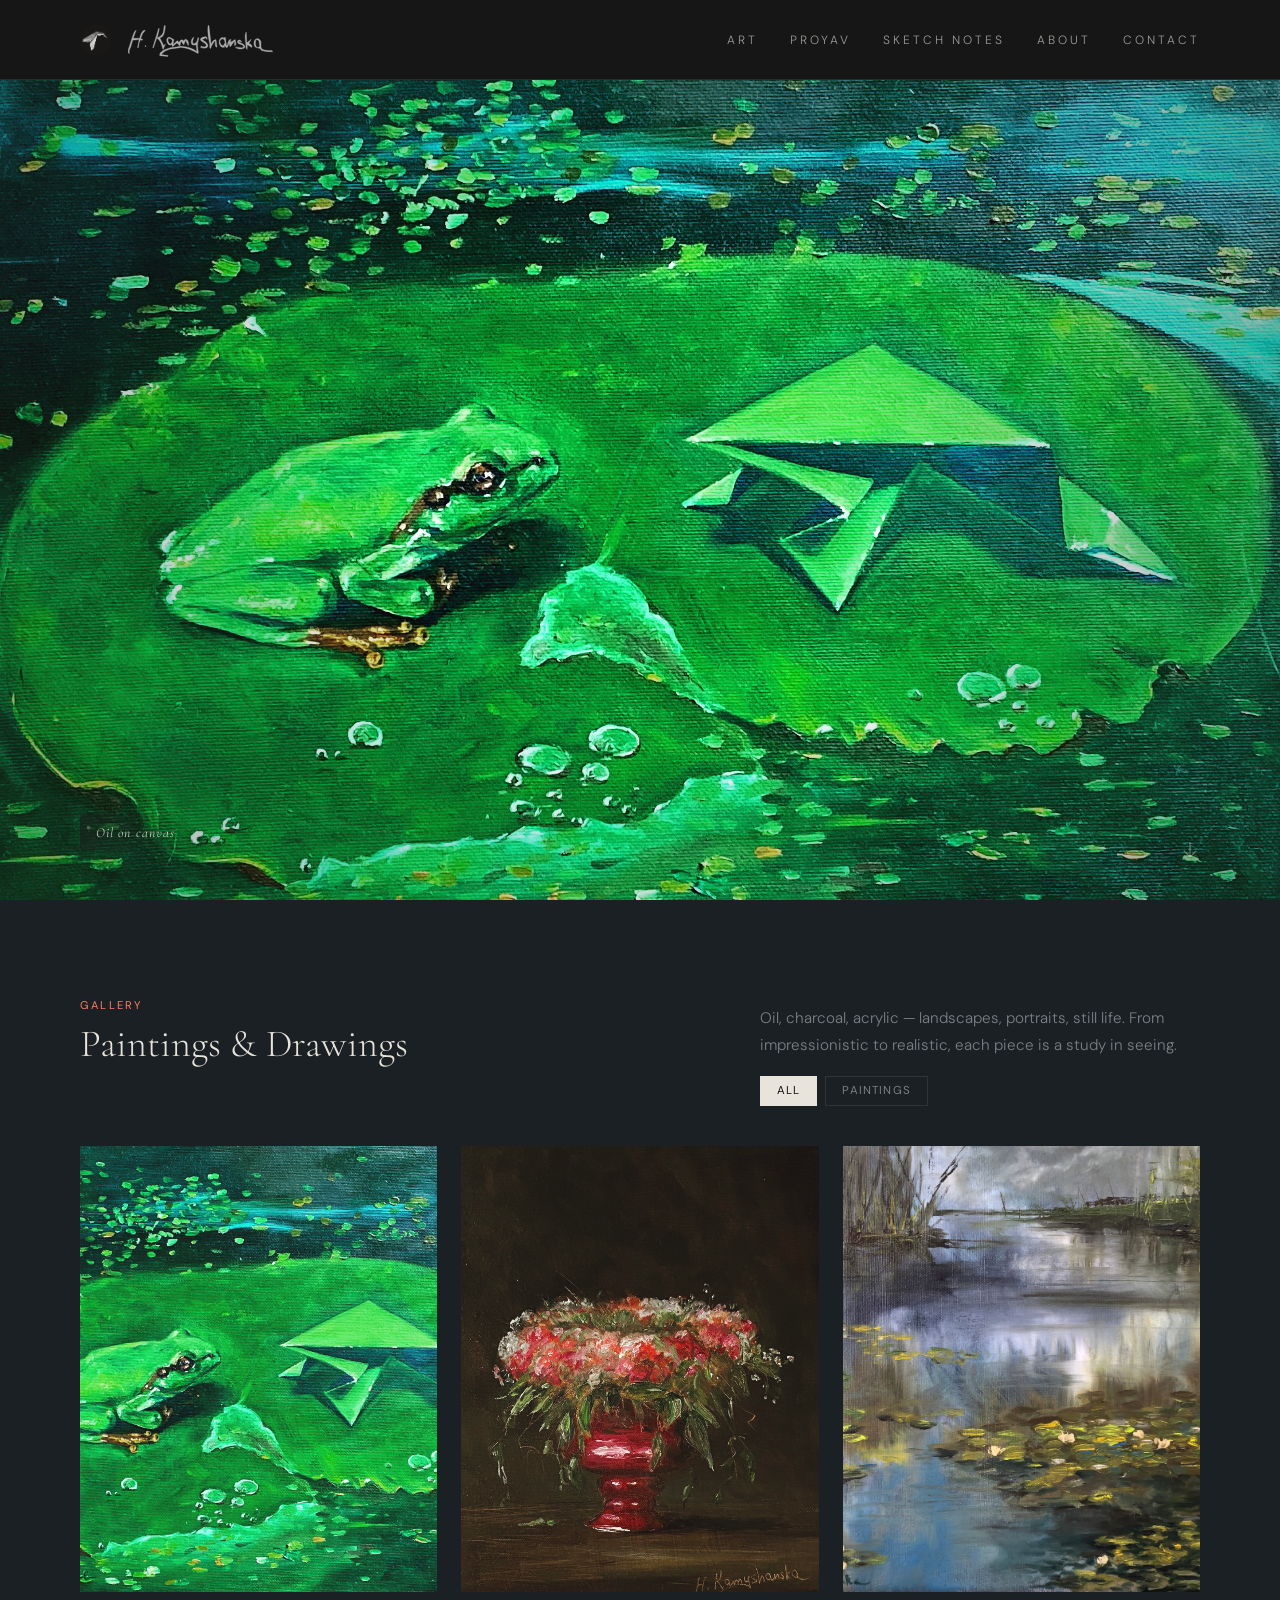
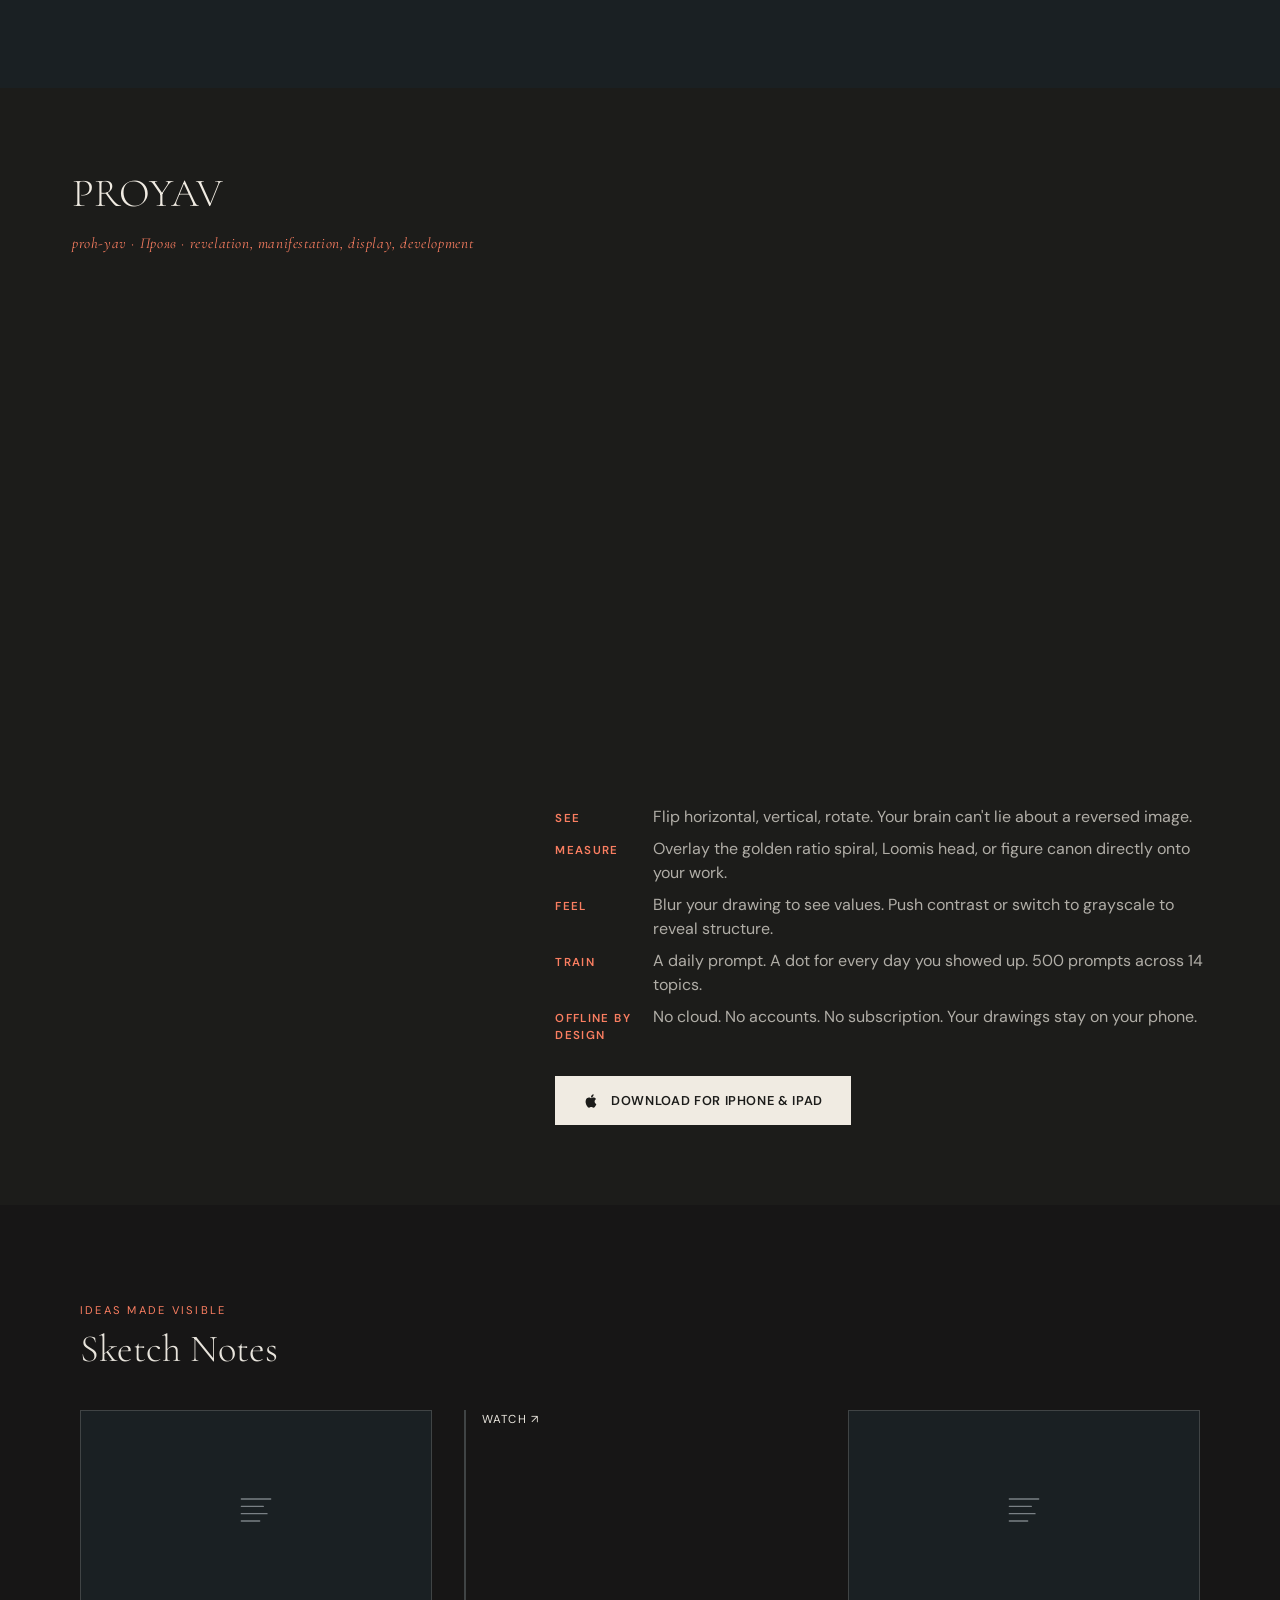
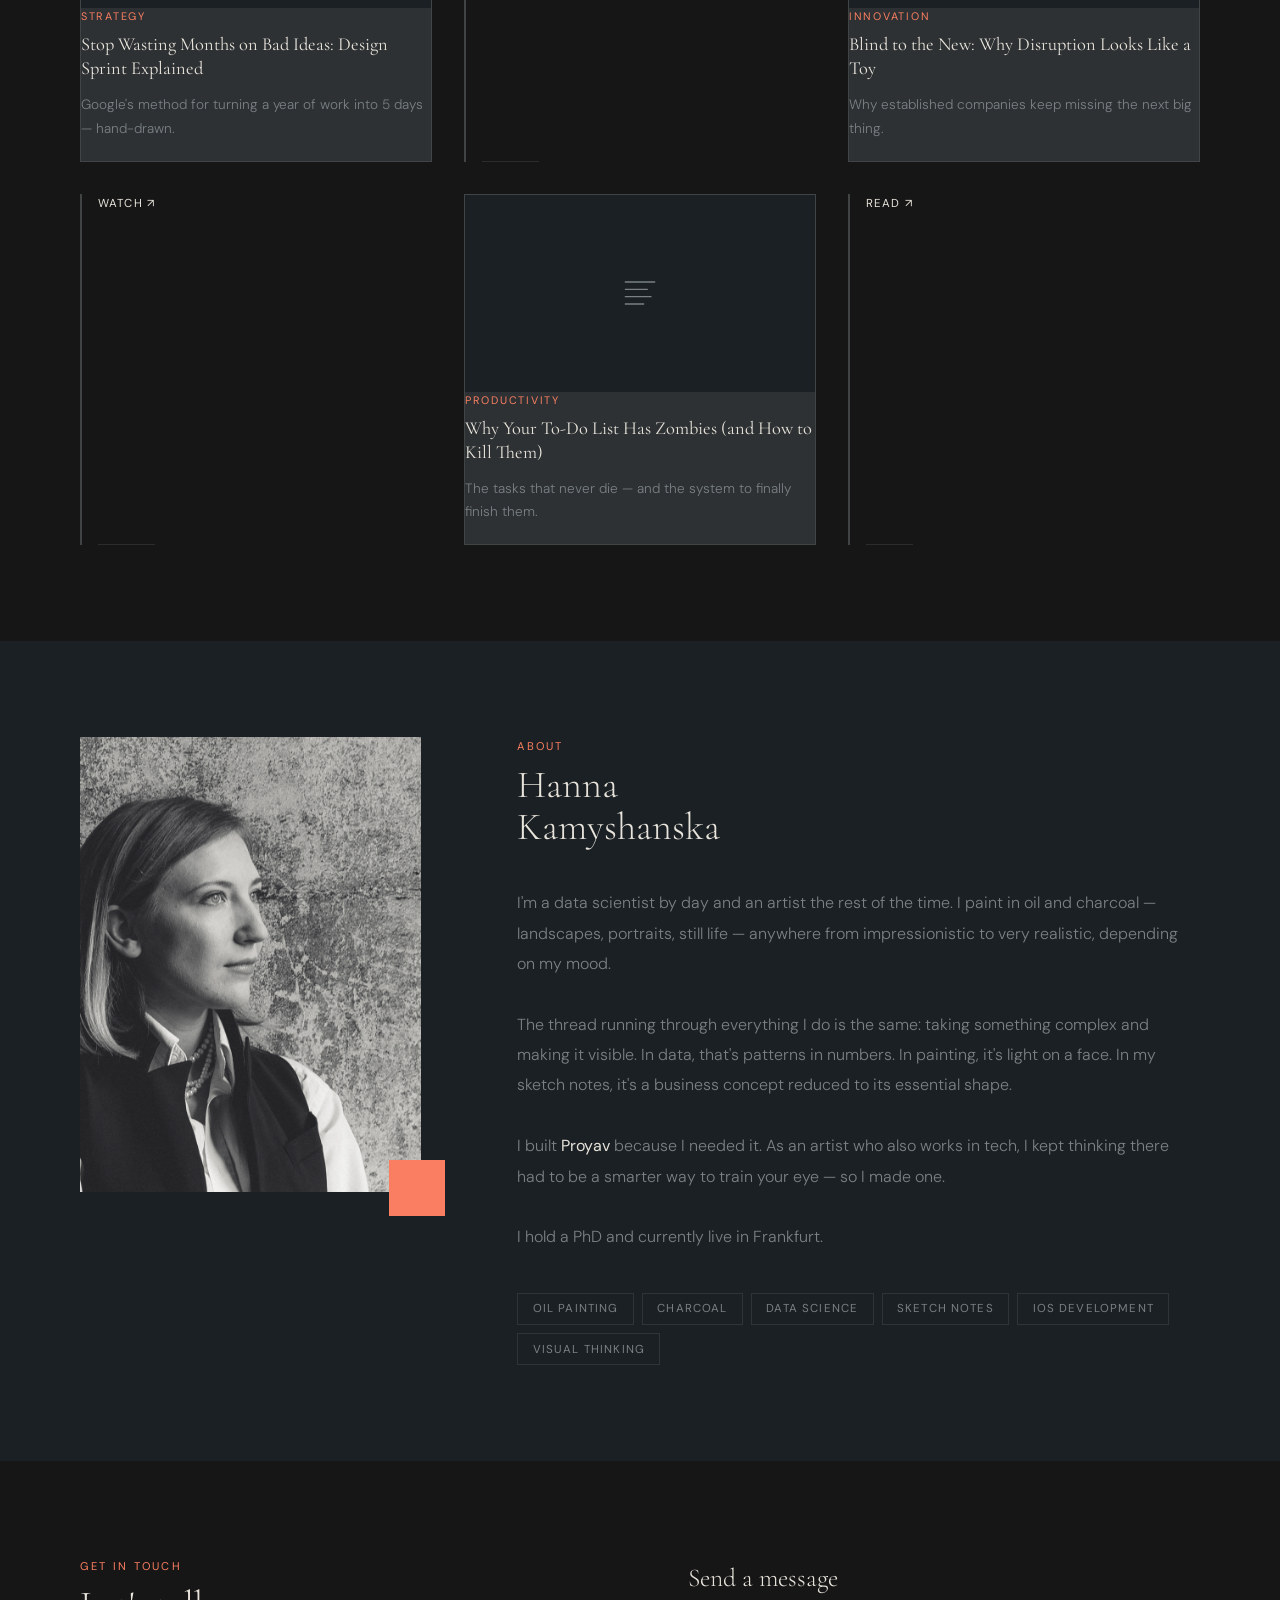
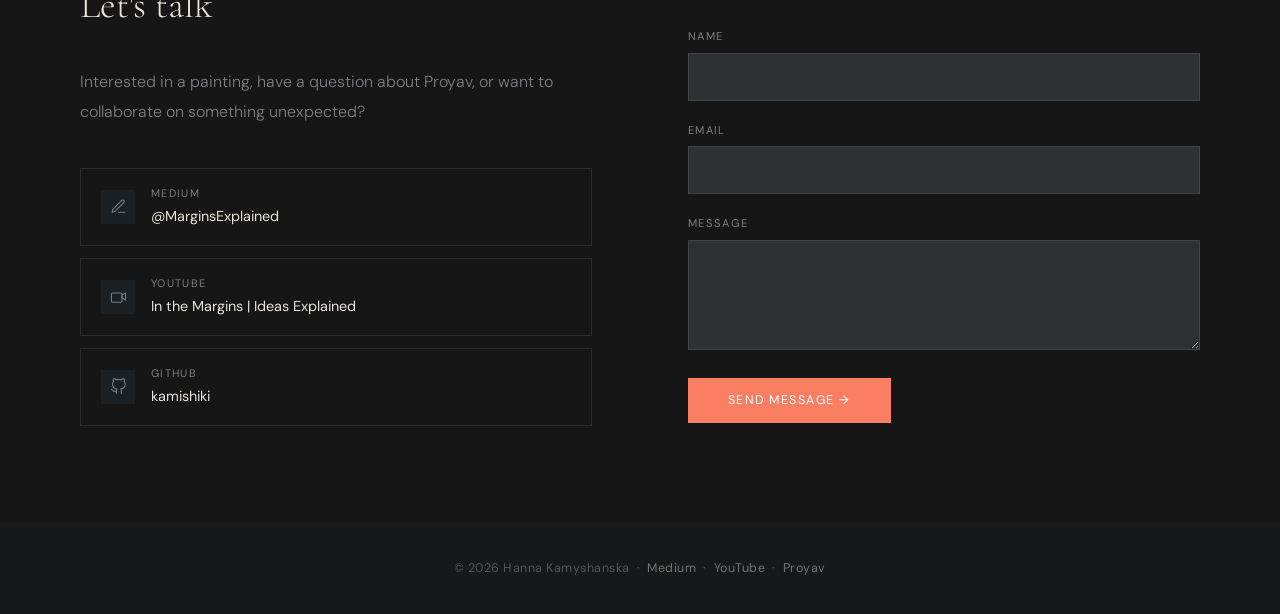
==== index.html @ 9595481e "first commit" ====
<!DOCTYPE html>
<html lang="en">
<head>
  <meta charset="UTF-8">
  <meta name="viewport" content="width=device-width, initial-scale=1.0">
  <title>Hanna Kamyshanska</title>
  <meta name="description" content="Artist & data scientist. Oil paintings, charcoal drawings, sketch notes, and the Proyav iOS app.">

  <link rel="preconnect" href="https://fonts.googleapis.com">
  <link rel="preconnect" href="https://fonts.gstatic.com" crossorigin>
 <link href="https://fonts.googleapis.com/css2?family=Cormorant+Garamond:ital,wght@0,300;0,400;0,500;1,300;1,400&family=DM+Sans:wght@300;400;500&family=Nothing+You+Could+Do&display=swap" rel="stylesheet">
  <link rel="stylesheet" href="css/style.css">
</head>
<body>

<!-- ── NAV ──────────────────────────────────────────────── -->
<nav aria-label="Main navigation">
  
<a href="#home" class="nav-logo" aria-label="Home">
  <img src="images/profile/channels5_profile.jpg" alt="" class="nav-avatar">
  <img src="images/profile/signature.svg" alt="Hanna Kamyshanska" class="nav-signature">
</a>

  <button class="nav-toggle" id="nav-toggle"
    aria-controls="nav-menu" aria-expanded="false" aria-label="Toggle menu">
    <span></span><span></span><span></span>
  </button>

  <ul class="nav-menu" id="nav-menu" role="list">
    <li><a href="#art">Art</a></li>
     <li><a href="#proyav">Proyav</a></li>
    <li><a href="#notes">Sketch Notes</a></li>
    <li><a href="#about">About</a></li>
    <li><a href="#contact">Contact</a></li>
  </ul>
</nav>

<!-- ── HERO — full bleed painting, nothing else ─────────── -->
<section id="home" aria-label="Introduction">
  <img id="hero-img" src="" alt="" fetchpriority="high">
  <span id="hero-caption" class="hero-caption"></span>
  <a href="#art" class="hero-scroll-hint" aria-label="Scroll to work">
    <svg width="20" height="20" viewBox="0 0 20 20" fill="none" aria-hidden="true">
      <path d="M10 3v14M4 11l6 6 6-6" stroke="currentColor" stroke-width="1.2"
        stroke-linecap="round" stroke-linejoin="round"/>
    </svg>
  </a>
</section>

<!-- ── ART ──────────────────────────────────────────────── -->
<section id="art" aria-labelledby="art-title">
  <div class="gallery-header fade-in">
    <div>
      <p class="section-label">Gallery</p>
      <h2 class="section-title" id="art-title">Paintings &amp; Drawings</h2>
    </div>
    <div>
      <p class="gallery-desc">
        Oil, charcoal, acrylic — landscapes, portraits, still life.
        From impressionistic to realistic, each piece is a study in seeing.
      </p>
      <ul class="gallery-filters" role="list" aria-label="Filter artworks" style="margin-top:1rem">
        <li><button data-filter="all" class="active">All</button></li>
        <li><button data-filter="painting">Paintings</button></li>
        <li><button data-filter="drawing">Drawings</button></li>
      </ul>
    </div>
  </div>
  <div id="gallery-grid" role="list" aria-label="Artwork gallery"></div>
</section>

<!-- ── PROYAV ────────────────────────────────────────────── -->
<section id="proyav" aria-labelledby="proyav-title">
  <div class="proyav-inner">

    <div class="proyav-title-block">
      <h2 class="section-title fade-in" id="proyav-title">Proyav</h2>
      <p id="proyav-pronunciation" class="proyav-pronunciation fade-in"></p>
    </div>

    <div id="proyav-screens" class="fade-in"></div>

    <div class="proyav-details">
      <p id="proyav-desc" class="fade-in"></p>
      <div class="proyav-features-col">
        <ul id="proyav-features" class="fade-in"></ul>
        <a id="proyav-applink" href="#" target="_blank" rel="noopener" class="btn-appstore fade-in">
          <svg viewBox="0 0 24 24" fill="currentColor" aria-hidden="true">
            <path d="M18.71 19.5c-.83 1.24-1.71 2.45-3.05 2.47-1.34.03-1.77-.79-3.29-.79-1.53 0-2 .77-3.27.82-1.31.05-2.3-1.32-3.14-2.53C4.25 17 2.94 12.45 4.7 9.39c.87-1.52 2.43-2.48 4.12-2.51 1.28-.02 2.5.87 3.29.87.78 0 2.26-1.07 3.8-.91.65.03 2.47.26 3.64 1.98-.09.06-2.17 1.28-2.15 3.81.03 3.02 2.65 4.03 2.68 4.04-.03.07-.42 1.44-1.38 2.83M13 3.5c.73-.83 1.94-1.46 2.94-1.5.13 1.17-.34 2.35-1.04 3.19-.69.85-1.83 1.51-2.95 1.42-.15-1.15.41-2.35 1.05-3.11z"/>
          </svg>
          Download for iPhone &amp; iPad
        </a>
      </div>
    </div>

  </div>
</section>
<!-- ── SKETCH NOTES ──────────────────────────────────────── -->
<section id="notes" aria-labelledby="notes-title">
  <p class="section-label fade-in">Ideas Made Visible</p>
  <h2 class="section-title fade-in" id="notes-title">Sketch Notes</h2>
  <div id="notes-grid"></div>
</section>

<!-- ── ABOUT ─────────────────────────────────────────────── -->
<section id="about" aria-labelledby="about-title">
  <div class="about-inner">
    <div id="about-photo-wrap" class="about-photo-wrap fade-in"></div>
    <div class="fade-in">
      <p class="section-label">About</p>
      <h2 class="section-title" id="about-title">Hanna<br>Kamyshanska</h2>
      <div id="about-body"></div>
      <div id="about-tags" class="about-tags" style="margin-top:2rem"></div>
    </div>
  </div>
</section>

<!-- ── CONTACT ───────────────────────────────────────────── -->
<section id="contact" aria-labelledby="contact-title">
  <div class="contact-inner">
    <div>
      <p class="section-label fade-in">Get in touch</p>
      <h2 class="section-title fade-in" id="contact-title">Let's talk</h2>
      <p class="contact-desc fade-in">
        Interested in a painting, have a question about Proyav,
        or want to collaborate on something unexpected?
      </p>
      <div id="contact-links" class="fade-in"></div>
    </div>

    <div class="fade-in">
      <h3 class="contact-form-title">Send a message</h3>
      <form id="contact-form" novalidate>
        <div class="form-group">
          <label for="name">Name</label>
          <input type="text" id="name" name="name" autocomplete="name" required>
        </div>
        <div class="form-group">
          <label for="email">Email</label>
          <input type="email" id="email" name="email" autocomplete="email" required>
        </div>
        <div class="form-group">
          <label for="message">Message</label>
          <textarea id="message" name="message" required></textarea>
        </div>
        <button type="submit" class="btn-send">Send message →</button>
      </form>
    </div>
  </div>
</section>

<!-- ── FOOTER ────────────────────────────────────────────── -->
<footer>
  <p id="footer-links"></p>
</footer>

<!-- ── LIGHTBOX ──────────────────────────────────────────── -->
<div id="lightbox" role="dialog" aria-modal="true" aria-label="Image viewer">
  <button class="lightbox-close" aria-label="Close">×</button>
  <img id="lightbox-img" src="" alt="">
  <p id="lightbox-caption"></p>
</div>

<script src="js/config.js"></script>
<script src="js/main.js"></script>
</body>
</html>
---- css/style.css ----
/* ============================================================
   style.css — Hanna Kamyshanska portfolio
   ============================================================ */

/* ── Reset & base ───────────────────────────────────────────── */
*, *::before, *::after { box-sizing: border-box; margin: 0; padding: 0; }

:root {
  /* Dark anthracite scheme */
  --ink:          #e8e4dc;          /* primary text — warm off-white */
  --base_background:       #171616;          /* base background —  carbon */
  --warm:         #1A2023;          /* slightly lighter surface carbon*/
  --surface:      #2d3133;          /* cards, elevated elements */
  --coral:        #FA7E61;          /* accent — unchanged */
  --coral-light:  #f5c4b3;
  --muted:         #7a8085;          /* subdued text */
  --light:         #D8CBC7;          /* subtle text */
  --border:       rgba(232,228,220,0.10);
  --green:        #4a8f1a;

  --font-display: 'Cormorant Garamond', Georgia, serif;
  --font-body:    'DM Sans', sans-serif;

  --nav-h:        80px;             /* thinner nav */
  --section-v:    6rem;
  --section-h:    5rem;
  --gap:          1.5rem;
}

html { scroll-behavior: smooth; }

body {
  font-family: var(--font-body);
  background: var(--base_background);
  color: var(--ink);
  font-size: 16px;
  line-height: 1.65;
  overflow-x: hidden;
  min-width: 320px;
}

img { max-width: 100%; display: block; }

a { color: inherit; }

/* ── Typography helpers ────────────────────────────────────── */
.section-label {
  font-size: 0.7rem;
  font-weight: 400;
  letter-spacing: 0.2em;
  text-transform: uppercase;
  color: var(--coral);
  margin-bottom: 0.6rem;
}

.section-title {
  font-family: var(--font-display);
  font-size: clamp(2.2rem, 3vw, 3.5rem);
  font-weight: 300;
  line-height: 1.08;
  margin-bottom: 2.5rem;
}

.empty-state {
  color: var(--muted);
  font-size: 0.9rem;
  font-style: italic;
  grid-column: 1 / -1;
  padding: 2rem 0;
}

/* ── Scroll reveal ─────────────────────────────────────────── */
.fade-in {
  opacity: 0;
  transform: translateY(20px);
  transition: opacity 0.65s ease, transform 0.65s ease;
}
.fade-in.visible { opacity: 1; transform: none; }

/* ── Navigation ────────────────────────────────────────────── */
nav {
  position: fixed;
  top: 0;
  left: 0;
  right: 0;
  z-index: 9999;
  height: var(--nav-h);
  display: flex;
  justify-content: space-between;
  align-items: center;
  padding: 0 var(--section-h);
  
  /* Solid, premium dark carbon background right from the start */
  background: var(--base_background); 
  border-bottom: 1px solid var(--border);
  
  transition: background 0.3s ease, border-color 0.3s ease;
}

/* We no longer need to violently shift the background on scroll */
nav.scrolled {
  background: var(--base_background);
  border-bottom-color: var(--border);
}

/* Nav — avatar + name */
.nav-logo {
  display: flex;
  align-items: center;
  gap: 1.0rem;           /* between avatar and signature */
  text-decoration: none;
  color: var(--ink);
  flex-shrink: 0;
}

.nav-avatar {
  width: 32px;           /* slightly smaller to balance with signature */
  height: 32px;
  border-radius: 50%;
  object-fit: cover;
  object-position: center top;
  display: block;
  filter: grayscale(10%) brightness(0.95);
  transition: filter 0.3s ease;
}
.nav-logo:hover .nav-avatar {
  filter: grayscale(0%) brightness(1);
}

.nav-signature {
  height: 32px;          /* matches avatar height */
  width: auto;
  display: block;
  opacity: 0.65;         /* more subtle — was 0.85 */
  margin-left: 0;        /* no overlap */
  transform: translateY(1px);
  filter: brightness(0) invert(1); /* ensures it's white on dark nav */
  transition: opacity 0.25s ease;
}

.nav-logo:hover .nav-signature {
  opacity: 0.95;
}
.nav-menu {
  display: flex;
  gap: 2rem;
  list-style: none;
  flex-shrink: 0;
}

.nav-menu a {
  font-size: 0.75rem;
  font-weight: 300;
  letter-spacing: 0.25em;
  text-transform: uppercase;
  color: rgba(232, 228, 220, 0.65); /* Elegant, predictable off-white */
  text-decoration: none;
  transition: color 0.3s ease;
}
.nav-menu a:hover {
  color: #ffffff;
}
/* Hamburger — hidden on desktop */
.nav-toggle {
  display: none;
  flex-direction: column;
  gap: 5px;
  background: none;
  border: none;
  cursor: pointer;
  padding: 4px;
}
.nav-toggle span {
  display: block;
  width: 22px;
  height: 1.5px;
  background: var(--ink);
  transition: transform 0.25s, opacity 0.25s;
}
.nav-toggle[aria-expanded="true"] span:nth-child(1) { transform: translateY(6.5px) rotate(45deg); }
.nav-toggle[aria-expanded="true"] span:nth-child(2) { opacity: 0; }
.nav-toggle[aria-expanded="true"] span:nth-child(3) { transform: translateY(-6.5px) rotate(-45deg); }

/* ── Sections ──────────────────────────────────────────────── */
section {
  padding: var(--section-v) var(--section-h);
}

/* ── Hero — full bleed painting ────────────────────────── */
#home {
  position: relative;
  /* Adjusts the height to account for the header area */
  height: calc(100vh - var(--nav-h)); 
  margin-top: var(--nav-h);
  overflow: hidden;
  padding: 0;
  display: block;
  border: none;
  outline: none;
}

#hero-img {
  position: absolute;
  inset: 0;
  width: 100%;
  height: 100%;
  object-fit: cover;
  object-position: center;
  display: block;
}

/* Vignette so caption stays readable */
#home::after {
  content: '';
  position: absolute;
  inset: 0;
  background: radial-gradient(circle at center, transparent 30%, rgba(26,25,23,0.4) 100%);
  pointer-events: none;
}

.hero-caption {
  position: absolute;
  bottom: 3rem;
  left: var(--section-h);
  font-family: var(--font-display);
  font-style: italic;
  font-size: 0.85rem;
  
  /* High contrast off-white text */
  color: rgba(232, 228, 220, 0.85); 
  letter-spacing: 0.08em;
  z-index: 1;
  
  /* Localized vignette fallback behind the text to separate it from the painting canvas */
  padding: 0.5rem 1rem;
  background: radial-gradient(circle at left, rgba(26, 25, 23, 0.6) 0%, transparent 80%);
  border-radius: 4px;
}

/* Animated scroll nudge */
.hero-scroll-hint {
  position: absolute;
  bottom: 2rem;
  right: var(--section-h);
  color: rgba(232,228,220,0.4);
  z-index: 1;
  text-decoration: none;
  animation: bob 2.8s ease-in-out infinite;
  transition: color 0.2s;
}
.hero-scroll-hint:hover { color: rgba(232,228,220,0.85); }

@keyframes bob {
  0%, 100% { transform: translateY(0); }
  50%       { transform: translateY(7px); }
}

/* ── Gallery ───────────────────────────────────────────────── */
#art { background: var(--warm); }

.gallery-header {
  display: flex;
  justify-content: space-between;
  align-items: flex-end;
  flex-wrap: wrap;
  gap: 1.5rem;
  margin-bottom: 2.5rem;
}

.gallery-desc {
  max-width: 440px;
  font-size: 0.95rem;
  color: var(--muted);
  font-weight: 300;
  line-height: 1.8;
}

.gallery-filters {
  display: flex;
  gap: 0.5rem;
  list-style: none;
  flex-wrap: wrap;
}

.gallery-filters button {
  background: none;
  border: 1px solid var(--border);
  font-family: var(--font-body);
  font-size: 0.72rem;
  letter-spacing: 0.1em;
  text-transform: uppercase;
  color: var(--muted);
  padding: 0.4rem 1rem;
  cursor: pointer;
  transition: border-color 0.2s, color 0.2s, background 0.2s;
}
.gallery-filters button:hover,
.gallery-filters button.active {
  border-color: var(--ink);
  color: var(--ink);
}
.gallery-filters button.active { background: var(--ink); color: var(--base_background); }

#gallery-grid {
  display: grid;
  grid-template-columns: repeat(3, 1fr);
  gap: var(--gap);
}

.gallery-item {
  position: relative;
  overflow: hidden;
  background: var(--ink);
  cursor: pointer;
}

.gallery-item img {
  width: 100%;
  aspect-ratio: 4/5;
  object-fit: cover;
  opacity: 0.95;
  transition: transform 0.5s ease, opacity 0.3s ease;
}
.gallery-item:hover img { transform: scale(1.04); opacity: 0.78; }

.gallery-item-info {
  position: absolute;
  bottom: 0; left: 0; right: 0;
  padding: 2rem 1.25rem 1.25rem;
  background: linear-gradient(transparent, rgba(0,0,0,0.62));
  transform: translateY(100%);
  transition: transform 0.3s ease;
}
.gallery-item:hover .gallery-item-info { transform: none; }

.gallery-item-title {
  font-family: var(--font-display);
  font-style: italic;
  font-size: 1rem;
  color: #fff;
}
.gallery-item-meta {
  font-size: 0.72rem;
  color: rgba(255,255,255,0.6);
  letter-spacing: 0.06em;
  margin-top: 0.25rem;
}

/* ── Sketch Notes ──────────────────────────────────────────── */
#notes { background: var(--base_background); }

#notes-grid {
  display: grid;
  grid-template-columns: repeat(auto-fill, minmax(270px, 1fr));
  gap: 2rem;
}

.note-card {
  border: 1px solid var(--border);
  padding: 0;
  text-decoration: none;
  color: inherit;
  display: flex;
  flex-direction: column;
  background: var(--surface);
  transition: border-color 0.2s, transform 0.25s;
  overflow: hidden;
}
.note-card:hover { border-color: var(--coral); transform: translateY(-4px); }

.note-thumb {
  width: 100%;
  aspect-ratio: 16/9;
  object-fit: cover;
}

.note-thumb-placeholder {
  width: 100%;
  aspect-ratio: 16/9;
  background: var(--warm);
  display: flex;
  align-items: center;
  justify-content: center;
  color: var(--muted);
}
.note-thumb-placeholder svg { width: 44px; height: 44px; }

.note-body { padding: 1.25rem; flex: 1; display: flex; flex-direction: column; }

.note-topic {
  font-size: 0.68rem;
  letter-spacing: 0.16em;
  text-transform: uppercase;
  color: var(--coral);
  margin-bottom: 0.45rem;
}

.note-title {
  font-family: var(--font-display);
  font-size: 1.15rem;
  font-weight: 400;
  line-height: 1.3;
  margin-bottom: 0.75rem;
}

.note-desc {
  font-size: 0.85rem;
  color: var(--muted);
  font-weight: 300;
  line-height: 1.75;
  flex: 1;
  margin-bottom: 1.25rem;
}

.note-links {
  display: flex;
  gap: 1rem;
}

.note-link {
  font-size: 0.72rem;
  letter-spacing: 0.1em;
  text-transform: uppercase;
  color: var(--ink);
  text-decoration: none;
  border-bottom: 1px solid var(--border);
  padding-bottom: 0.15rem;
  transition: border-color 0.2s, color 0.2s;
}
.note-link:hover { border-color: var(--coral); color: var(--coral); }

/* ── Proyav ────────────────────────────────────────────────── */
/* ── Proyav Section Redesign ── */
.proyav-title-block {
  gap: 0.25rem;
  margin-bottom: 0;
}

.proyav-title-block .section-title {
  margin-bottom: 0;
}

.proyav-pronunciation {
  font-family: var(--font-display);
  font-style: italic;
  font-size: 0.95rem;
  color: var(--coral);
  letter-spacing: 0.04em;
  opacity: 0.8;
}

.proyav-meta {
  display: flex;
  align-items: center;
  gap: 2rem;
  margin-top: 0.5rem;
  flex-wrap: wrap;
}

.proyav-meta .section-label {
  margin-bottom: 0;
}

#proyav {
  background: #1c1c1a;
  color: #f0ebe2;
  padding: 5rem 0;
}
#proyav .section-title { 
  color: #f0ebe2; 
  font-size: 2.5rem;
  margin: 0.25rem 0 1rem 0; 
  text-transform: uppercase;
}
#proyav .section-label { 
  color: var(--coral); 
  font-size: 0.75rem;
  letter-spacing: 0.15em;
  text-transform: uppercase;
}

/* Master inner wrapper forced into a strict top-down layout column */
.proyav-inner {
  max-width: 1200px;
  margin: 0 auto;
  padding: 0 2rem;
  display: flex;
  flex-direction: column;
  gap: 1.5rem;
}

/* Row 1: The Horizontal Screenshot Track */
#proyav-screens {
  display: flex;
  gap: 0.75rem; /* Tight, premium clustering */
  overflow-x: auto;
  justify-content: flex-start;
  padding: 1rem 0;
  scrollbar-width: none;
}
#proyav-screens::-webkit-scrollbar {
  display: none;
}

/* Flat, pristine uniform application cards */
.proyav-screen {
  flex: 0 0 160px;
  width: 160px;
  height: auto;
  border-radius: 12px;
  border: 1px solid rgba(240, 235, 226, 0.12);
  box-shadow: 0 15px 35px rgba(0, 0, 0, 0.4);
  transform: none !important;
  margin: 0 !important;
  transition: transform 0.3s ease;
}
.proyav-screen:hover {
  transform: translateY(-4px) !important;
}

/* Row 2: Bottom Details Component split cleanly on desktop */
.proyav-details {
  display: grid;
  grid-template-columns: 0.8fr 1.2fr;
  gap: 3rem;
  align-items: start;
}

@media (max-width: 767px) {
  .proyav-details { grid-template-columns: 1fr; }
  .proyav-meta { flex-direction: column; align-items: flex-start; gap: 1rem; }
}

#proyav-desc {
  font-size: 1.1rem;
  line-height: 1.65;
  color: rgba(240, 235, 226, 0.85);
  margin-bottom: 2rem;
}

#proyav-features {
  display: flex;
  flex-direction: column;
  gap: 0.5rem;
  list-style: none;
  padding: 0;
}

.proyav-features-col {
  display: flex;
  flex-direction: column;
  justify-content: space-between;
}
.proyav-features-col .btn-appstore {
  align-self: flex-start;
  margin-top: 2rem;
}
#proyav-features li {
  display: grid;
  grid-template-columns: 90px 1fr;
  column-gap: 0.5rem;
  line-height: 1.5;
  align-items: baseline;
  list-style: none;
  padding-left: 0;
}

#proyav-features li::before { display: none; }

.feature-heading {
  font-size: 0.72rem;
  font-weight: 600;
  letter-spacing: 0.12em;
  text-transform: uppercase;
  color: var(--coral);
}

.feature-text {
  color: rgba(240, 235, 226, 0.7);
}

.btn-appstore {
  display: inline-flex;
  align-items: center;
  gap: 0.75rem;
  background: #f0ebe2;
  color: #1c1c1a;
  text-decoration: none;
  padding: 0.85rem 1.75rem;
  font-size: 0.8rem;
  font-weight: 600;
  letter-spacing: 0.05em;
  text-transform: uppercase;
  transition: background 0.2s;
}
.btn-appstore:hover { background: #ffffff; }
.btn-appstore svg { width: 16px; height: 16px; }

/* Desktop Grid Adjustments */
@media (min-width: 768px) {
  .proyav-details {
    
    align-items: start;
  }
  #proyav-features {
    grid-template-columns: 1fr 1fr;
  }
  #proyav-screens {
    justify-content: center;
  }
  .proyav-screen {
    flex: 1 1 0;
    width: auto;
    max-width: 220px;
  }
}

/* ── About ─────────────────────────────────────────────────── */
#about { background: var(--warm); }

.about-inner {
  display: grid;
  grid-template-columns: 1fr 2fr;
  gap: 6rem;
  align-items: start;
}

.about-photo-wrap { position: relative; }

.about-photo {
  width: 100%;
  aspect-ratio: 3/4;
  object-fit: cover;
  filter: grayscale(15%);
}

.about-photo-placeholder {
  width: 100%;
  aspect-ratio: 3/4;
  background: #2d3133;
  display: flex;
  align-items: center;
  justify-content: center;
  font-family: var(--font-display);
  font-size: 3rem;
  font-weight: 300;
  color: rgba(232,228,220,0.2);
  letter-spacing: 0.05em;
}

.about-accent {
  position: absolute;
  bottom: -1.5rem;
  right: -1.5rem;
  width: 56px;
  height: 56px;
  background: var(--coral);
  pointer-events: none;
}

#about-body {
  font-size: 1rem;
  color: var(--muted);
  font-weight: 300;
  line-height: 1.9;
  margin-bottom: 2.5rem;
}
#about-body strong { color: var(--ink); font-weight: 400; }

#about-tags {
  display: flex;
  flex-wrap: wrap;
  gap: 0.5rem;
}

.tag {
  font-size: 0.72rem;
  letter-spacing: 0.1em;
  text-transform: uppercase;
  color: var(--muted);
  border: 1px solid var(--border);
  padding: 0.35rem 0.9rem;
}

/* ── Contact ───────────────────────────────────────────────── */
#contact { background: var(--base_background); }

.contact-inner {
  display: grid;
  grid-template-columns: 1fr 1fr;
  gap: 6rem;
  align-items: start;
}

.contact-desc {
  font-size: 1rem;
  color: var(--muted);
  font-weight: 300;
  line-height: 1.9;
  margin-bottom: 2.5rem;
}

#contact-links { display: flex; flex-direction: column; gap: 0.75rem; }

.contact-link {
  display: flex;
  align-items: center;
  gap: 1rem;
  text-decoration: none;
  color: inherit;
  padding: 1rem 1.25rem;
  border: 1px solid var(--border);
  transition: border-color 0.2s, background 0.2s;
}
.contact-link:hover { border-color: var(--coral); background: var(--surface); }

.contact-link-icon {
  width: 34px;
  height: 34px;
  display: flex;
  align-items: center;
  justify-content: center;
  background: var(--warm);
  flex-shrink: 0;
}
.contact-link-icon svg {
  width: 17px; height: 17px;
  stroke: var(--muted);
  fill: none;
  stroke-linecap: round;
  stroke-linejoin: round;
}

.contact-link-label {
  font-size: 0.68rem;
  letter-spacing: 0.12em;
  text-transform: uppercase;
  color: var(--muted);
  margin-bottom: 0.15rem;
}
.contact-link-value { font-size: 0.9rem; }

.contact-form-title {
  font-family: var(--font-display);
  font-size: 1.6rem;
  font-weight: 300;
  margin-bottom: 1.75rem;
}

.form-group { margin-bottom: 1.25rem; }
.form-group label {
  display: block;
  font-size: 0.7rem;
  letter-spacing: 0.12em;
  text-transform: uppercase;
  color: var(--muted);
  margin-bottom: 0.45rem;
}
.form-group input,
.form-group textarea {
  width: 100%;
  border: 1px solid var(--border);
  background: var(--surface);
  color: var(--ink);
  padding: 0.8rem 1rem;
  font-family: var(--font-body);
  font-size: 0.95rem;
  outline: none;
  transition: border-color 0.2s;
  resize: vertical;
  -webkit-appearance: none;
}
.form-group input::placeholder,
.form-group textarea::placeholder { color: var(--muted); opacity: 0.6; }
.form-group input:focus,
.form-group textarea:focus { border-color: var(--coral); }
.form-group textarea { min-height: 110px; }

.btn-send {
  background: var(--coral);
  color: #fff;
  border: none;
  padding: 0.9rem 2.5rem;
  font-family: var(--font-body);
  font-size: 0.78rem;
  letter-spacing: 0.12em;
  text-transform: uppercase;
  cursor: pointer;
  transition: background 0.2s, opacity 0.2s;
}
.btn-send:hover:not(:disabled) { background: #d45538; }
.btn-send:disabled { opacity: 0.6; cursor: default; }

/* ── Footer ────────────────────────────────────────────────── */
footer {
  background: #161819;
  color: rgba(232,228,220,0.3);
  text-align: center;
  padding: 2.25rem var(--section-h);
  font-size: 0.78rem;
  letter-spacing: 0.04em;
}
footer a { color: rgba(232,228,220,0.45); text-decoration: none; }
footer a:hover { color: var(--coral); }

/* ── Lightbox ──────────────────────────────────────────────── */
#lightbox {
  position: fixed;
  inset: 0;
  background: rgba(26,25,22,0.96);
  z-index: 300;
  display: none;
  align-items: center;
  justify-content: center;
  flex-direction: column;
  gap: 1rem;
  padding: 2rem;
}
#lightbox.open { display: flex; }

#lightbox-img {
  max-width: min(90vw, 1000px);
  max-height: 85vh;
  object-fit: contain;
}

#lightbox-caption {
  font-family: var(--font-display);
  font-style: italic;
  font-size: 0.9rem;
  color: rgba(248,246,241,0.45);
  letter-spacing: 0.04em;
}

.lightbox-close {
  position: fixed;
  top: 1.5rem;
  right: 2rem;
  background: none;
  border: none;
  color: rgba(248,246,241,0.5);
  font-size: 2rem;
  line-height: 1;
  cursor: pointer;
  transition: color 0.2s;
}
.lightbox-close:hover { color: #fff; }

/* ═══════════════════════════════════════════════════════════
   RESPONSIVE
   ═══════════════════════════════════════════════════════════ */

/* Tablet: 768–1024 */
@media (max-width: 1024px) {
  :root {
    --section-h: 3rem;
    --section-v: 5rem;
  }

  #gallery-grid { grid-template-columns: repeat(2, 1fr); }

  .proyav-inner { gap: 3rem; }
  .proyav-screen { width: 150px; }

  .about-inner { gap: 3.5rem; }
  .contact-inner { gap: 3.5rem; }
}

/* Mobile: ≤ 767 */
@media (max-width: 767px) {
  :root {
    --section-h: 1.5rem;
    --section-v: 4rem;
    --nav-h: 60px;
    --gap: 1rem;
  }

  /* Nav — hamburger */
  nav { padding: 0 1.5rem; }

  .nav-toggle { display: flex; }

  #nav-menu {
    position: fixed;
    top: var(--nav-h);
    left: 0; right: 0;
    background: rgba(30,32,34,0.98);
    backdrop-filter: blur(16px);
    -webkit-backdrop-filter: blur(16px);
    padding: 1.5rem;
    flex-direction: column;
    gap: 0;
    border-bottom: 1px solid var(--border);
    transform: translateY(-110%);
    transition: transform 0.3s ease;
  }
  #nav-menu.open { transform: none; }
  #nav-menu li { border-bottom: 1px solid var(--border); }
  #nav-menu a { display: block; padding: 1rem 0; font-size: 0.85rem; color: var(--ink); }

  /* Hero — full bleed, shorter on mobile */
  #home { height: 70vw; min-height: 320px; max-height: 85vh; }
  .hero-caption { left: var(--section-h); font-size: 0.78rem; }

  /* Gallery — single col on very small, 2-col otherwise */
  #gallery-grid { grid-template-columns: repeat(2, 1fr); gap: var(--gap); }
  .gallery-header { flex-direction: column; align-items: flex-start; }

  /* Notes — single col */
  #notes-grid { grid-template-columns: 1fr; }

  /* Proyav — stacked */
  .proyav-inner { grid-template-columns: 1fr; gap: 2.5rem; }
  #proyav-screens { order: -1; }
  .proyav-screen { width: 130px; border-radius: 14px; }
  .proyav-screen:first-child { transform: rotate(-2deg) translateY(12px); }
  .proyav-screen:last-child  { transform: rotate(2deg)  translateY(6px); }

  /* About — stacked */
  .about-inner { grid-template-columns: 1fr; gap: 2.5rem; }
  .about-photo-wrap { max-width: 220px; }
  .about-accent { bottom: -1rem; right: -1rem; width: 44px; height: 44px; }

  /* Contact — stacked */
  .contact-inner { grid-template-columns: 1fr; gap: 3rem; }

  /* Lightbox */
  #lightbox { padding: 1rem; }
}

/* Very small screens */
@media (max-width: 380px) {
  #gallery-grid { grid-template-columns: 1fr; }
}
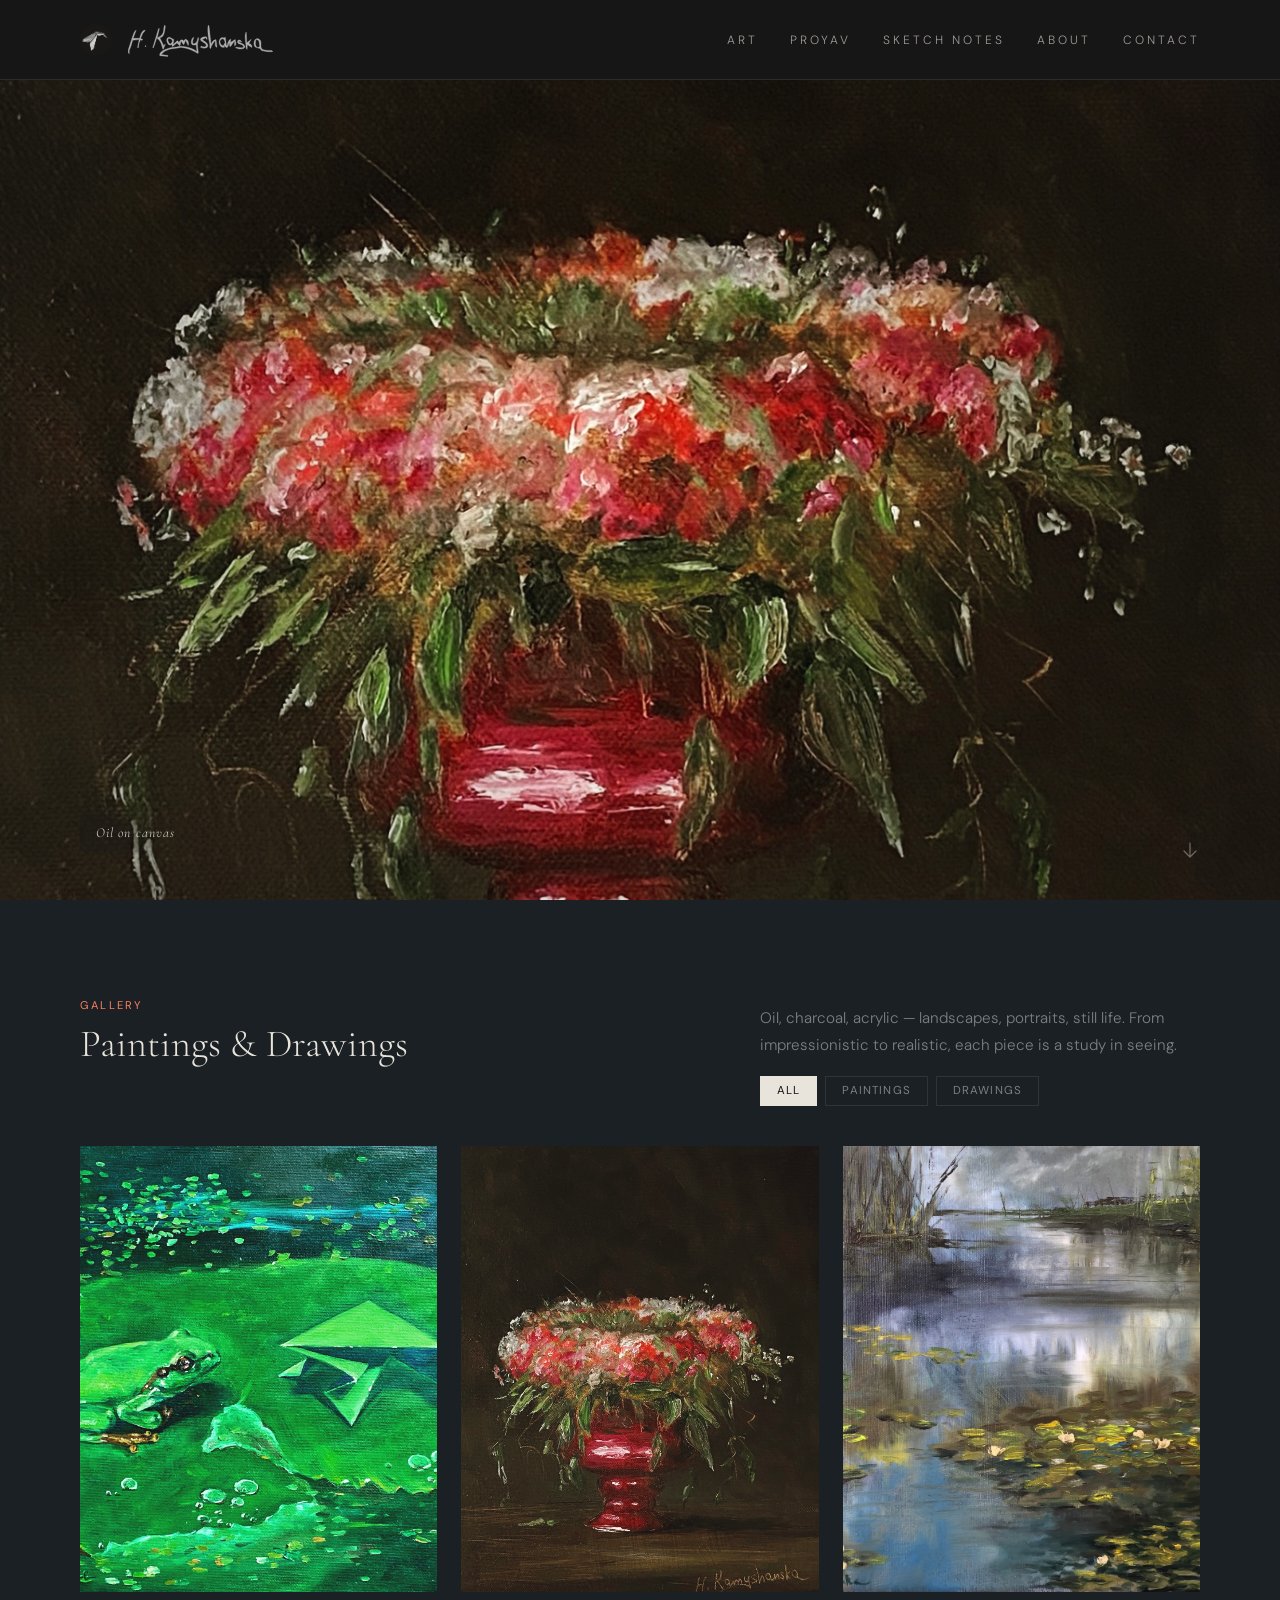
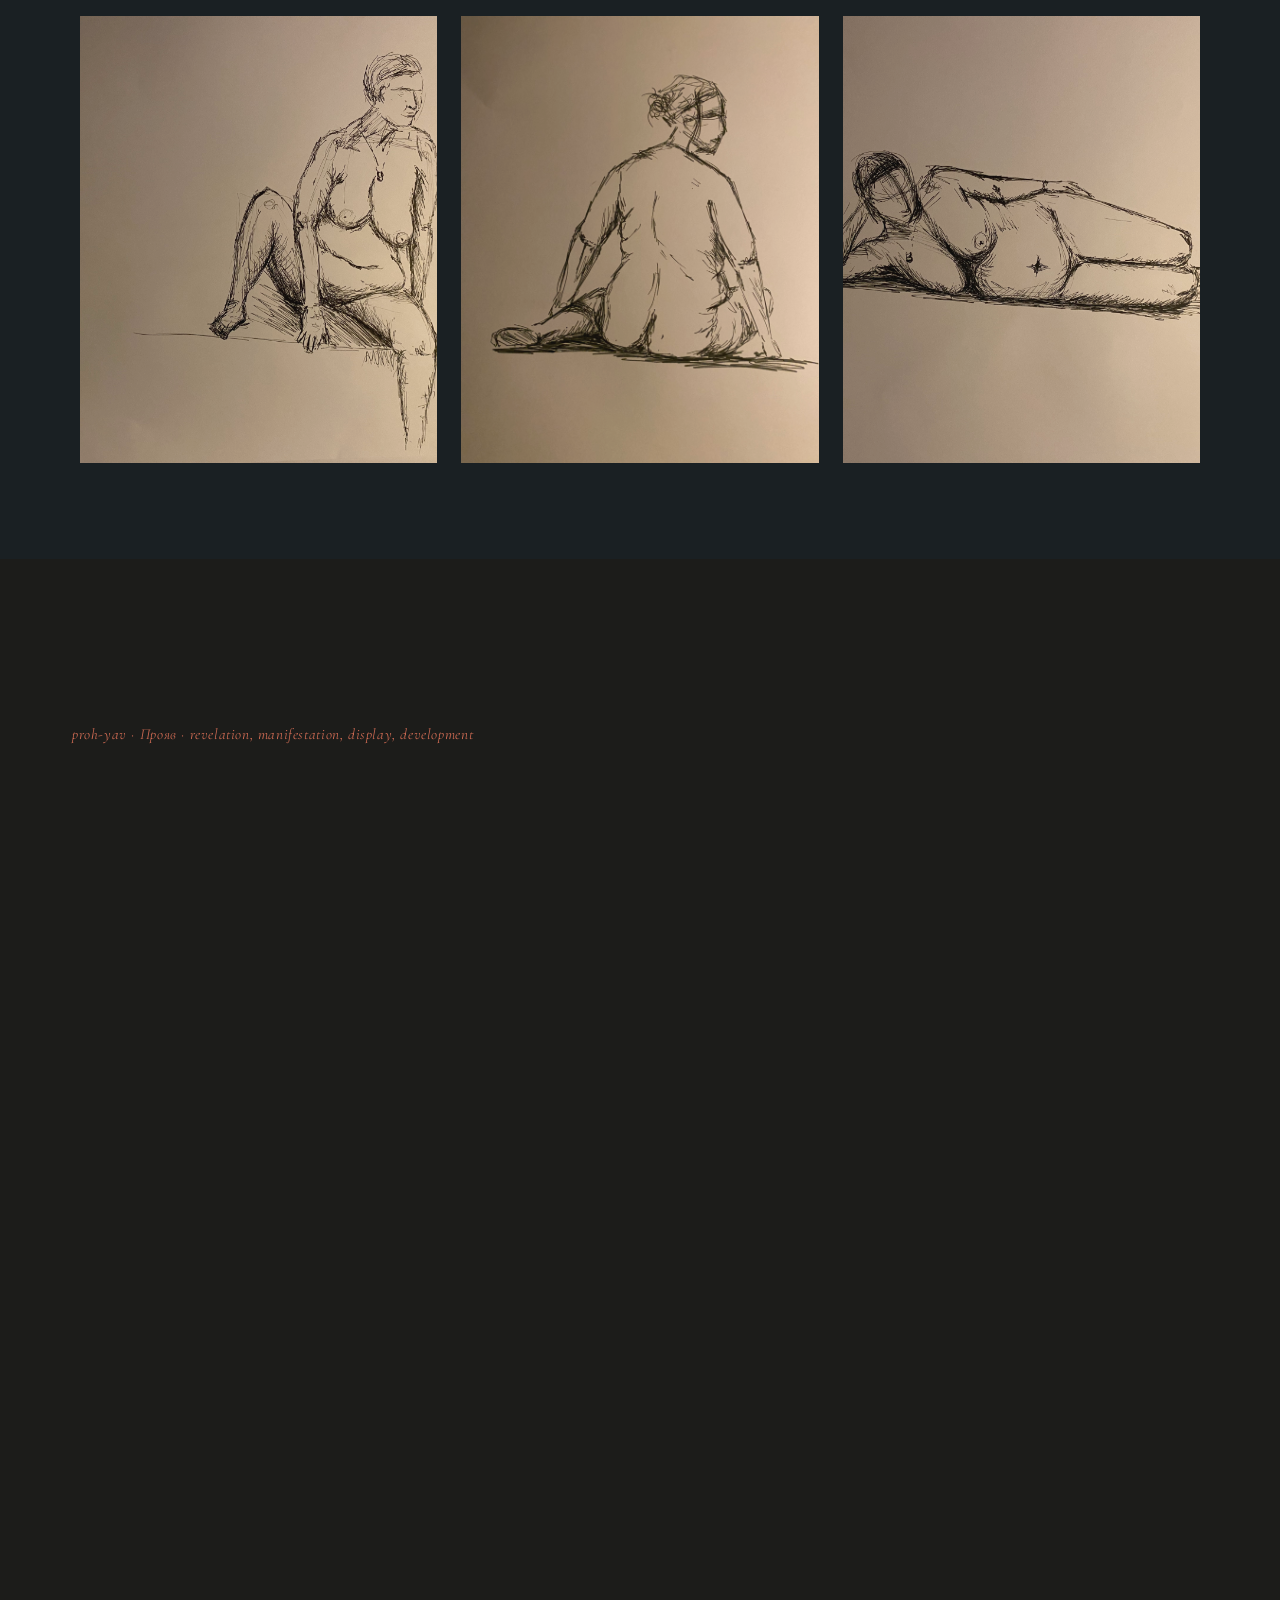
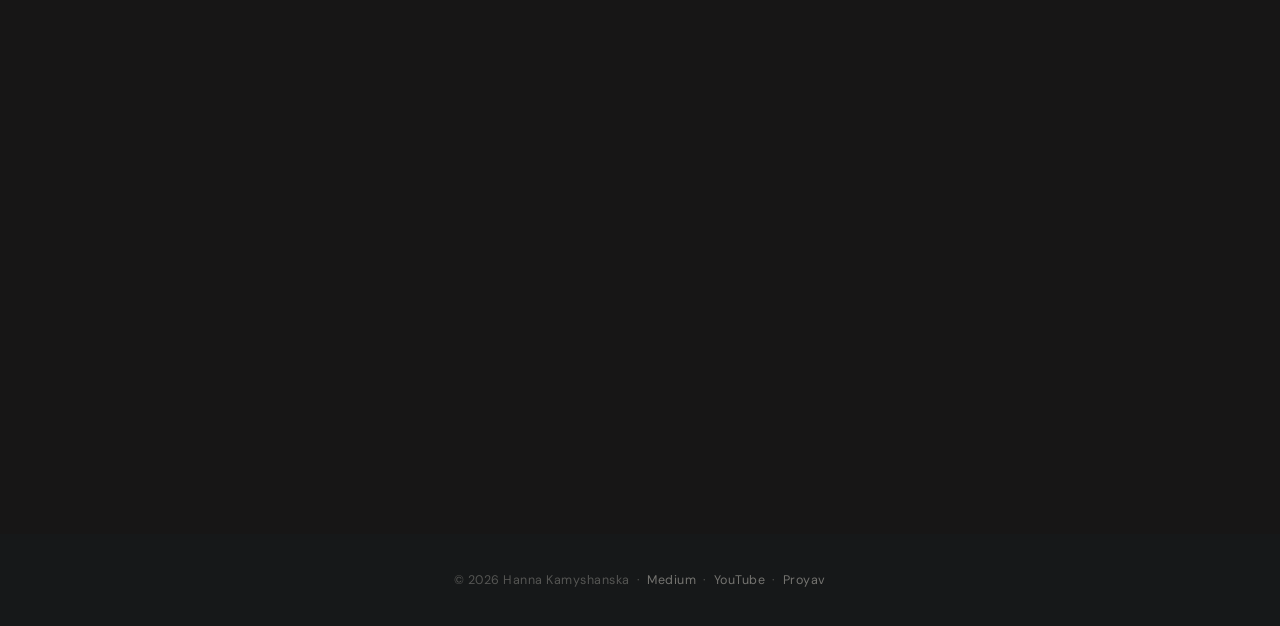
==== commit 3e778550: "." ====
--- a/index.html
+++ b/index.html
@@ -97,8 +97,26 @@
 </section>
 <!-- ── SKETCH NOTES ──────────────────────────────────────── -->
 <section id="notes" aria-labelledby="notes-title">
-  <p class="section-label fade-in">Ideas Made Visible</p>
-  <h2 class="section-title fade-in" id="notes-title">Sketch Notes</h2>
+  <div class="gallery-header fade-in">
+    <div>
+      <p class="section-label">Ideas Made Visible</p>
+      <h2 class="section-title" id="notes-title">Sketch Notes</h2>
+    </div>
+    <div>
+      <p class="gallery-desc">
+        The best explanations are never in the official guides — they are scribbled in the margins,
+        hidden in analogies, mapped from unexpected connections.
+        Because most concepts are boring only because they were explained in a boring way.
+      </p>
+      <ul class="gallery-filters" id="notes-filters" role="list" aria-label="Filter sketch notes" style="margin-top:1rem">
+        <li><button data-notes-filter="all" class="active">All</button></li>
+        <li><button data-notes-filter="Business">Business</button></li>
+        <li><button data-notes-filter="Methods">Methods</button></li>
+        <li><button data-notes-filter="Tech">Tech</button></li>
+        <li><button data-notes-filter="Thinking">Thinking</button></li>
+      </ul>
+    </div>
+  </div>
   <div id="notes-grid"></div>
 </section>
 
--- a/css/style.css
+++ b/css/style.css
@@ -351,83 +351,127 @@
 
 #notes-grid {
   display: grid;
-  grid-template-columns: repeat(auto-fill, minmax(270px, 1fr));
-  gap: 2rem;
-}
-
+  grid-template-columns: repeat(auto-fill, minmax(300px, 1fr));
+  gap: 1.5rem;
+  margin-top: 2.5rem;
+}
+
+/* Card is NOT an <a> anymore — it's a <div> with links inside */
 .note-card {
   border: 1px solid var(--border);
-  padding: 0;
   text-decoration: none;
   color: inherit;
   display: flex;
   flex-direction: column;
   background: var(--surface);
-  transition: border-color 0.2s, transform 0.25s;
+  transition: border-color 0.3s, box-shadow 0.3s;
   overflow: hidden;
-}
-.note-card:hover { border-color: var(--coral); transform: translateY(-4px); }
+  position: relative;
+}
+.note-card:hover {
+  border-color: rgba(250,126,97,0.4);
+  box-shadow: 0 8px 32px rgba(0,0,0,0.35);
+}
+
+/* Thumbnail — image-first, square-ish for sketchnote proportions */
+.note-thumb-wrap {
+  position: relative;
+  overflow: hidden;
+  background: var(--warm);
+  aspect-ratio: 4/3;
+}
 
 .note-thumb {
   width: 100%;
-  aspect-ratio: 16/9;
+  height: 100%;
   object-fit: cover;
-}
+  display: block;
+  transition: transform 0.5s ease;
+}
+.note-card:hover .note-thumb { transform: scale(1.03); }
 
 .note-thumb-placeholder {
   width: 100%;
-  aspect-ratio: 16/9;
-  background: var(--warm);
+  height: 100%;
   display: flex;
   align-items: center;
   justify-content: center;
-  color: var(--muted);
-}
-.note-thumb-placeholder svg { width: 44px; height: 44px; }
-
-.note-body { padding: 1.25rem; flex: 1; display: flex; flex-direction: column; }
-
+  color: rgba(232,228,220,0.12);
+}
+.note-thumb-placeholder svg { width: 56px; height: 56px; }
+
+/* Topic chip overlaid on image bottom-left */
 .note-topic {
-  font-size: 0.68rem;
-  letter-spacing: 0.16em;
+  position: absolute;
+  bottom: 0.75rem;
+  left: 0.75rem;
+  font-size: 0.62rem;
+  letter-spacing: 0.18em;
   text-transform: uppercase;
   color: var(--coral);
-  margin-bottom: 0.45rem;
+  background: rgba(23,22,22,0.82);
+  backdrop-filter: blur(6px);
+  padding: 0.25rem 0.6rem;
+  border: 1px solid rgba(250,126,97,0.25);
+}
+
+/* Text body */
+.note-body {
+  padding: 1.25rem 1.25rem 0;
+  flex: 1;
+  display: flex;
+  flex-direction: column;
 }
 
 .note-title {
   font-family: var(--font-display);
-  font-size: 1.15rem;
+  font-size: 1.1rem;
   font-weight: 400;
-  line-height: 1.3;
-  margin-bottom: 0.75rem;
+  line-height: 1.35;
+  margin-bottom: 0.6rem;
+  color: var(--ink);
 }
 
 .note-desc {
-  font-size: 0.85rem;
+  font-size: 0.83rem;
   color: var(--muted);
   font-weight: 300;
   line-height: 1.75;
   flex: 1;
-  margin-bottom: 1.25rem;
-}
-
+}
+
+/* Link footer — always at bottom, never wraps awkwardly */
 .note-links {
   display: flex;
-  gap: 1rem;
+  gap: 0;
+  margin-top: 1.1rem;
+  border-top: 1px solid var(--border);
 }
 
 .note-link {
-  font-size: 0.72rem;
-  letter-spacing: 0.1em;
-  text-transform: uppercase;
-  color: var(--ink);
+  flex: 1;
+  font-size: 0.65rem;
+  letter-spacing: 0.12em;
+  text-transform: uppercase;
+  color: var(--muted);
   text-decoration: none;
-  border-bottom: 1px solid var(--border);
-  padding-bottom: 0.15rem;
-  transition: border-color 0.2s, color 0.2s;
-}
-.note-link:hover { border-color: var(--coral); color: var(--coral); }
+  padding: 0.7rem 0.5rem;
+  text-align: center;
+  transition: color 0.2s, background 0.2s;
+  border-right: 1px solid var(--border);
+  line-height: 1.2;
+  display: flex;
+  flex-direction: column;
+  align-items: center;
+  gap: 0.2rem;
+}
+.note-link:last-child { border-right: none; }
+.note-link:hover { color: var(--coral); background: rgba(250,126,97,0.06); }
+
+.note-link-icon { font-size: 0.85rem; opacity: 0.5; }
+
+/* No-links card: just bottom padding */
+.note-card.no-links .note-body { padding-bottom: 1.25rem; }
 
 /* ── Proyav ────────────────────────────────────────────────── */
 /* ── Proyav Section Redesign ── */
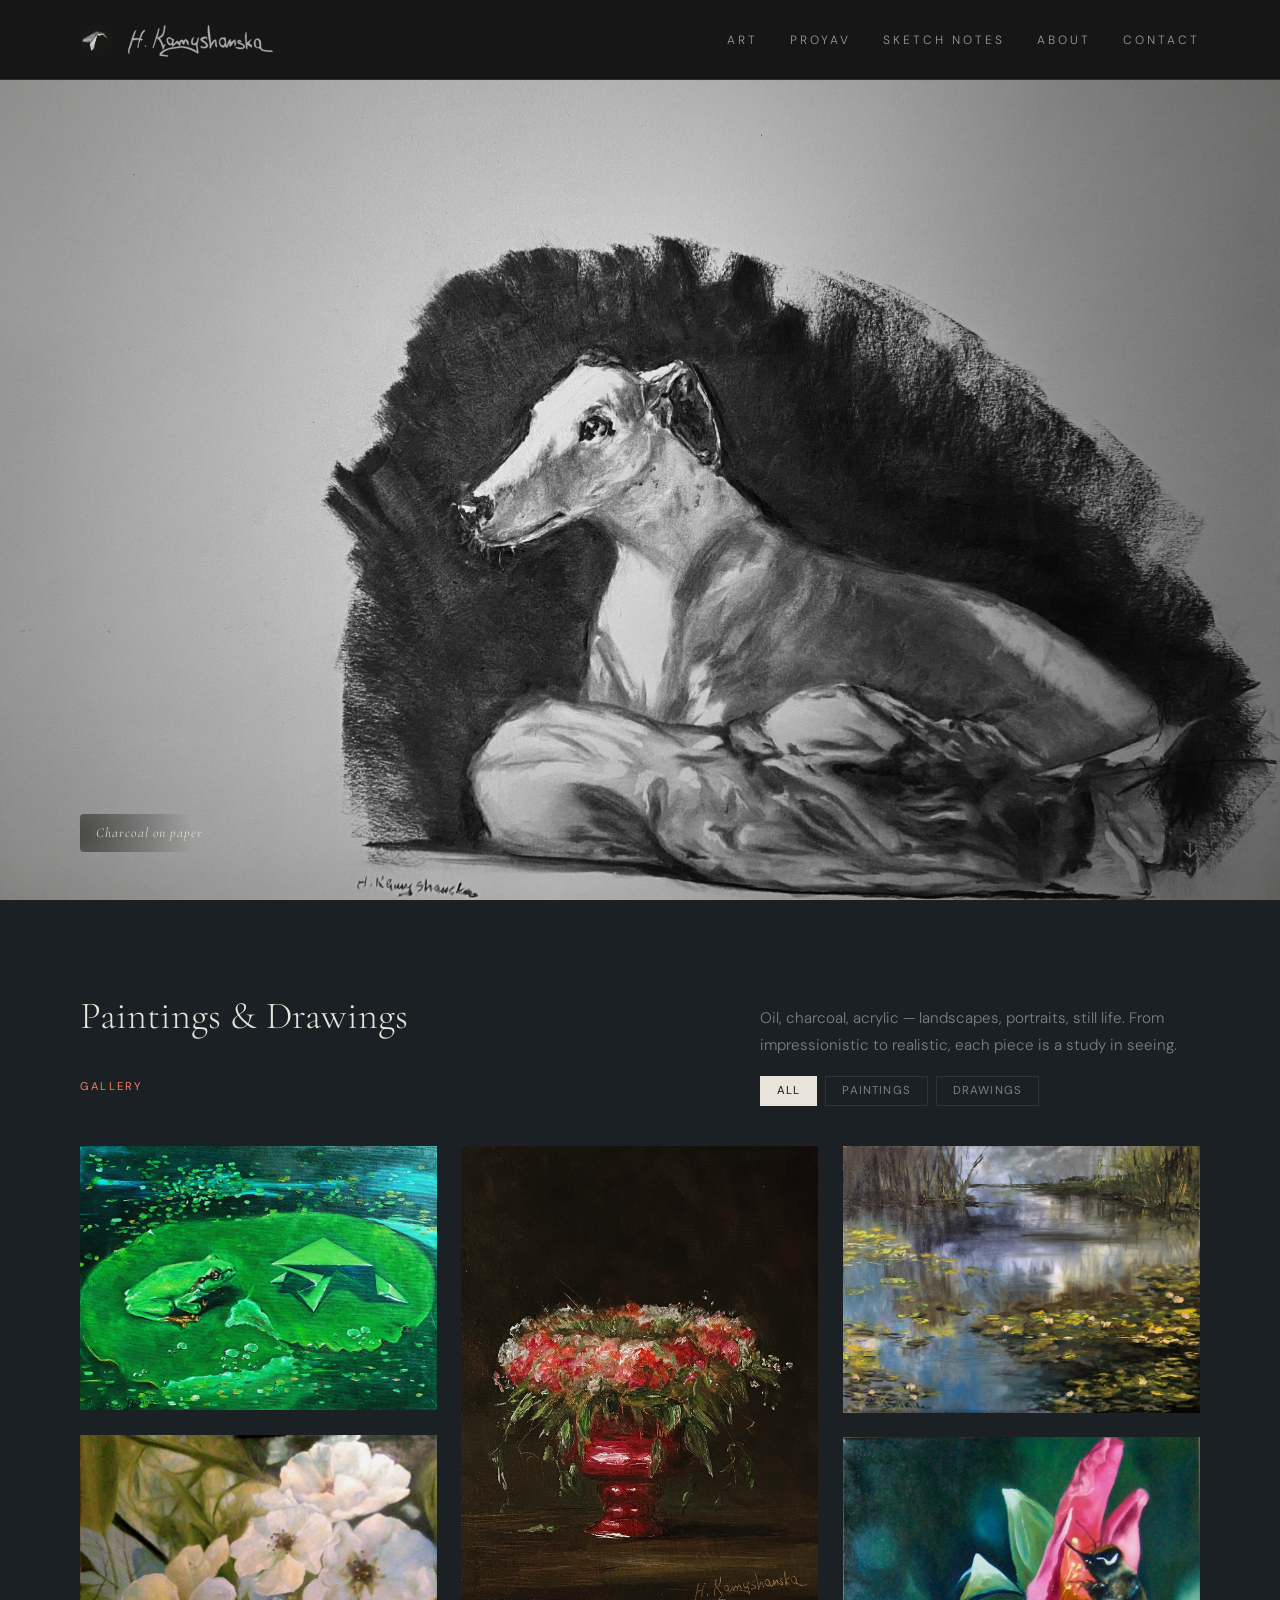
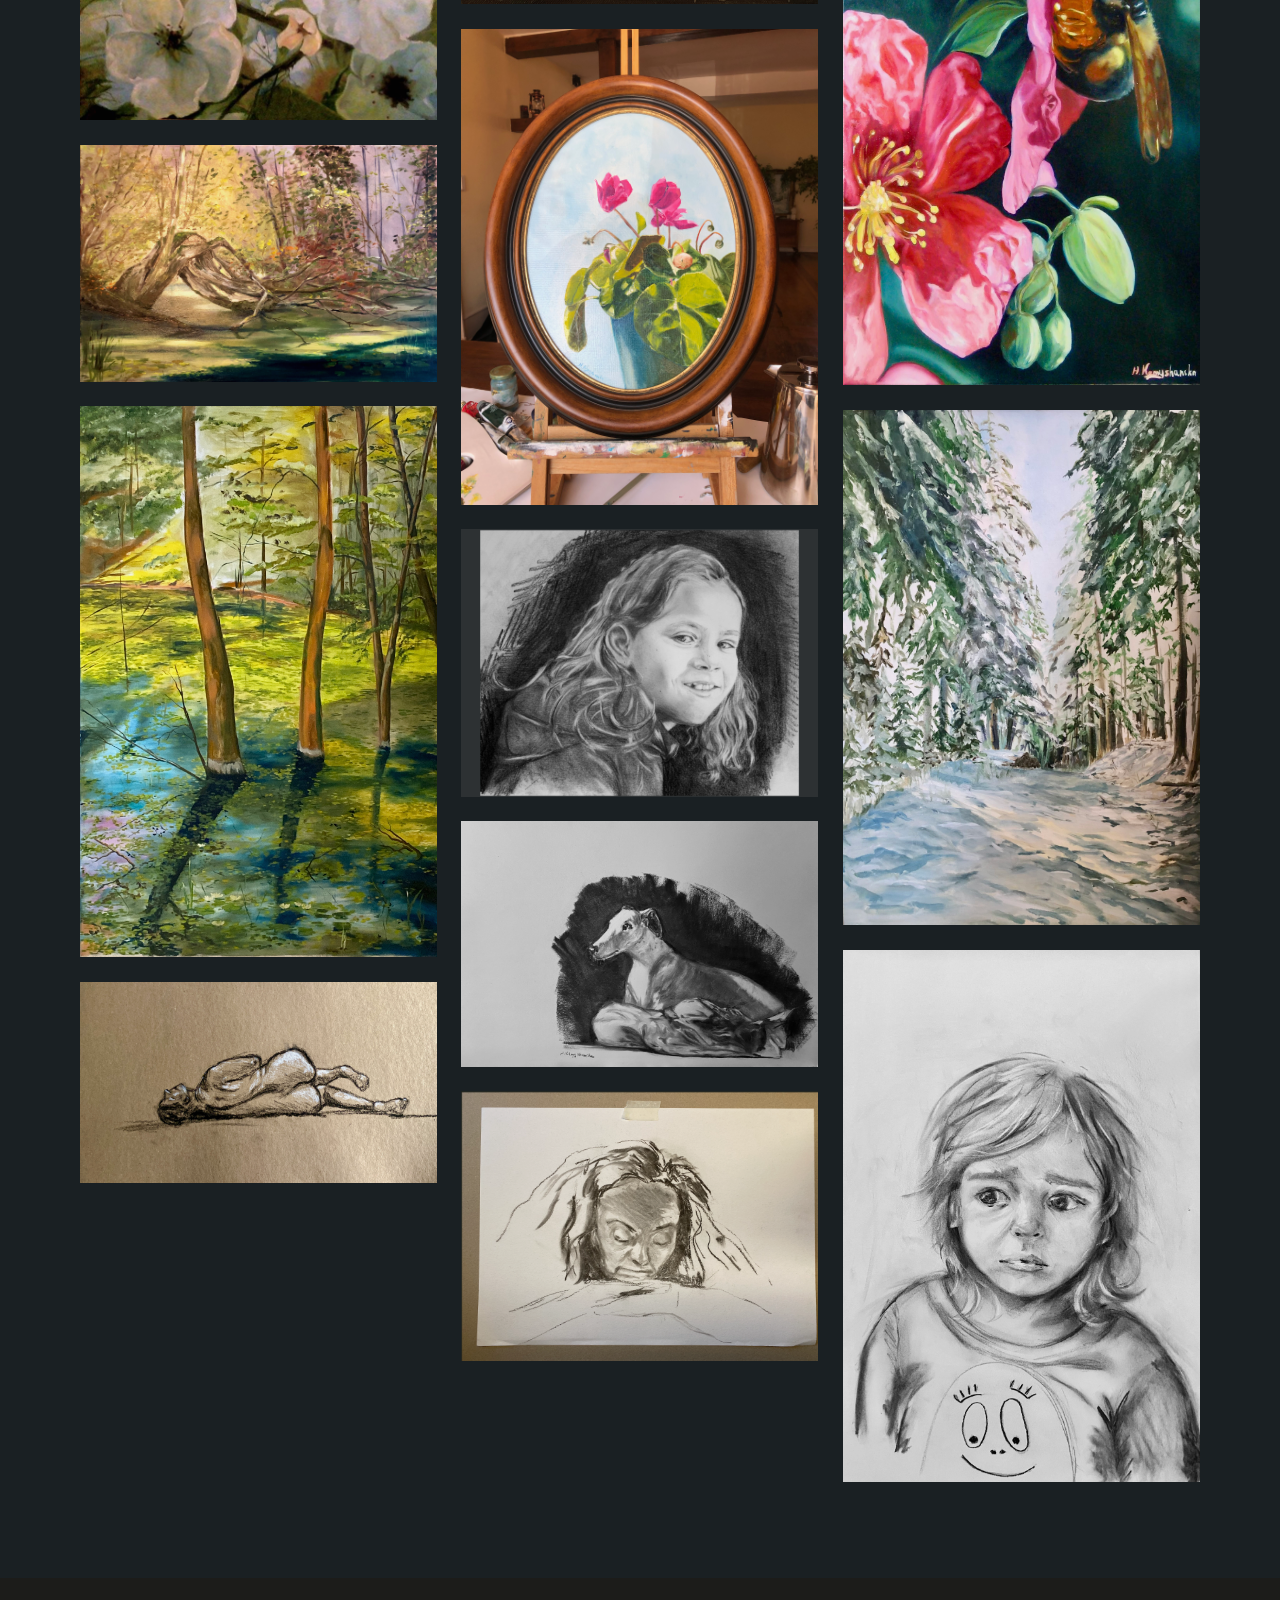
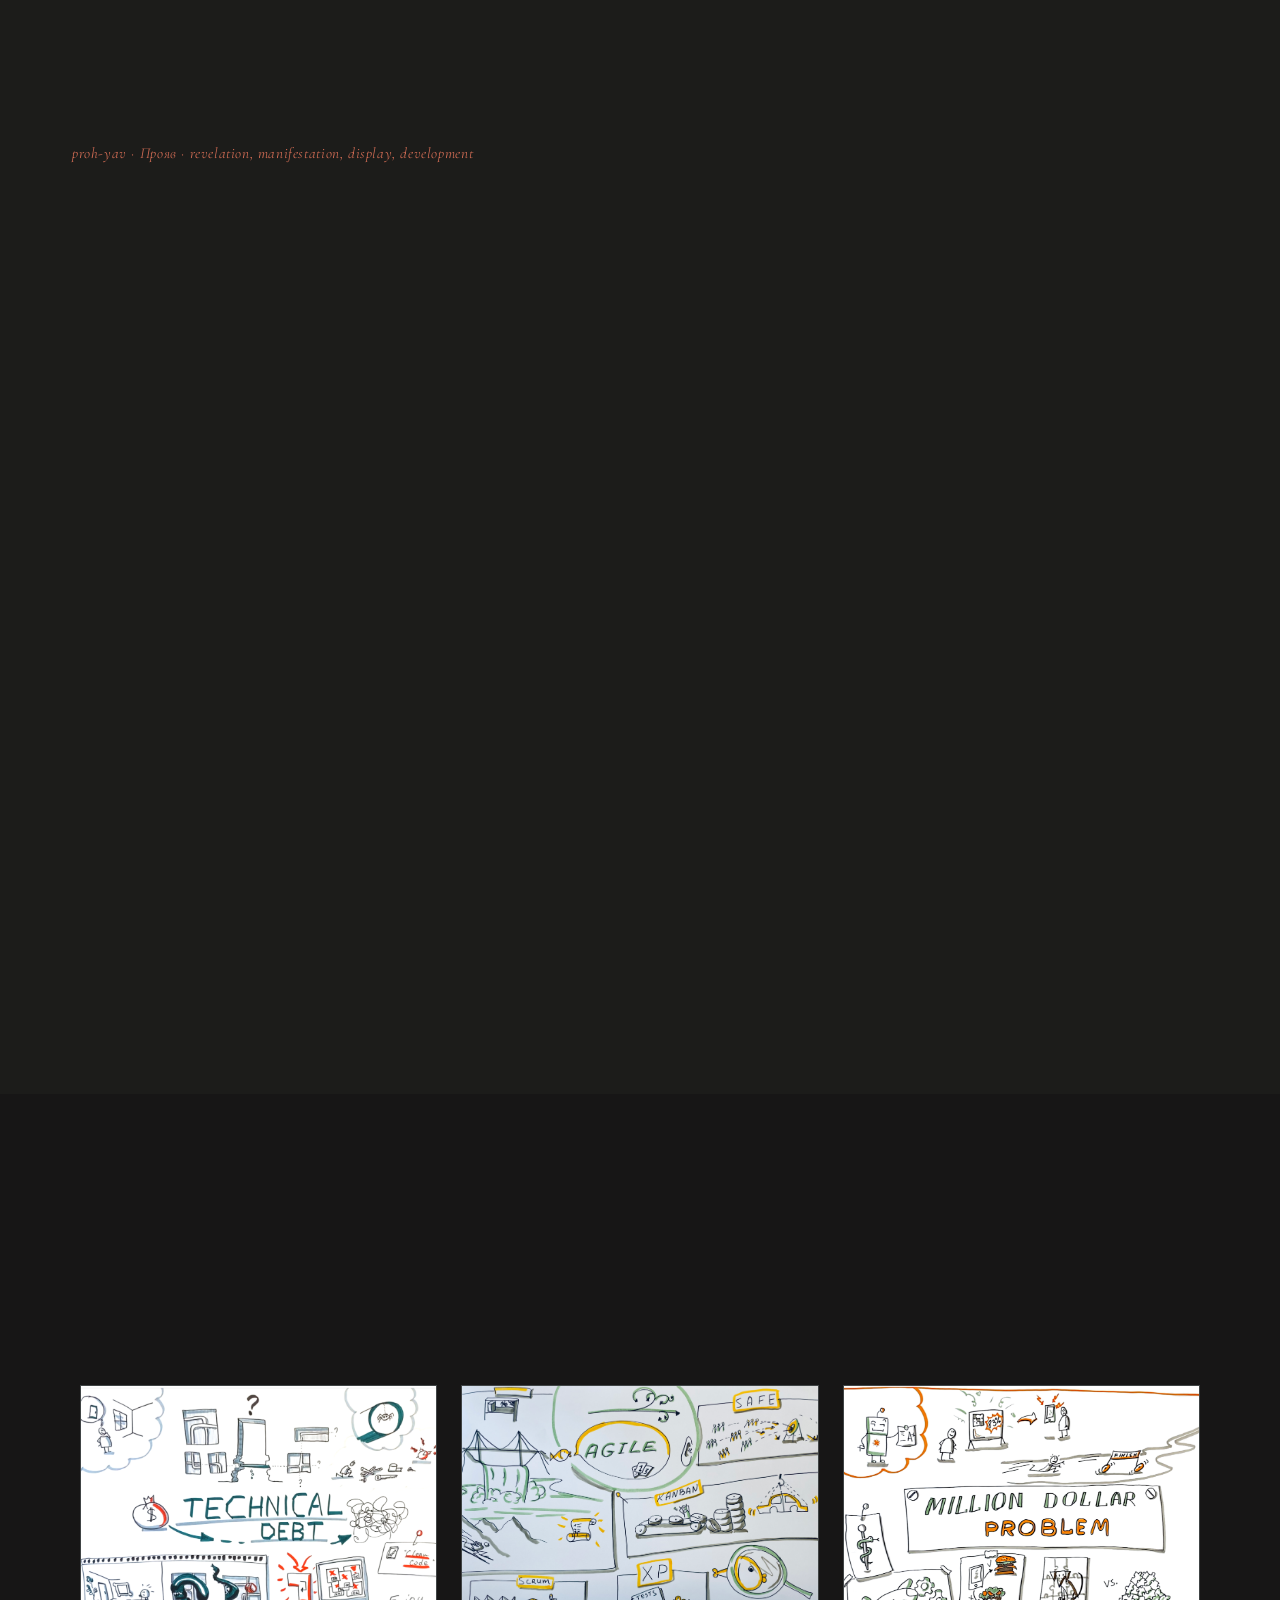
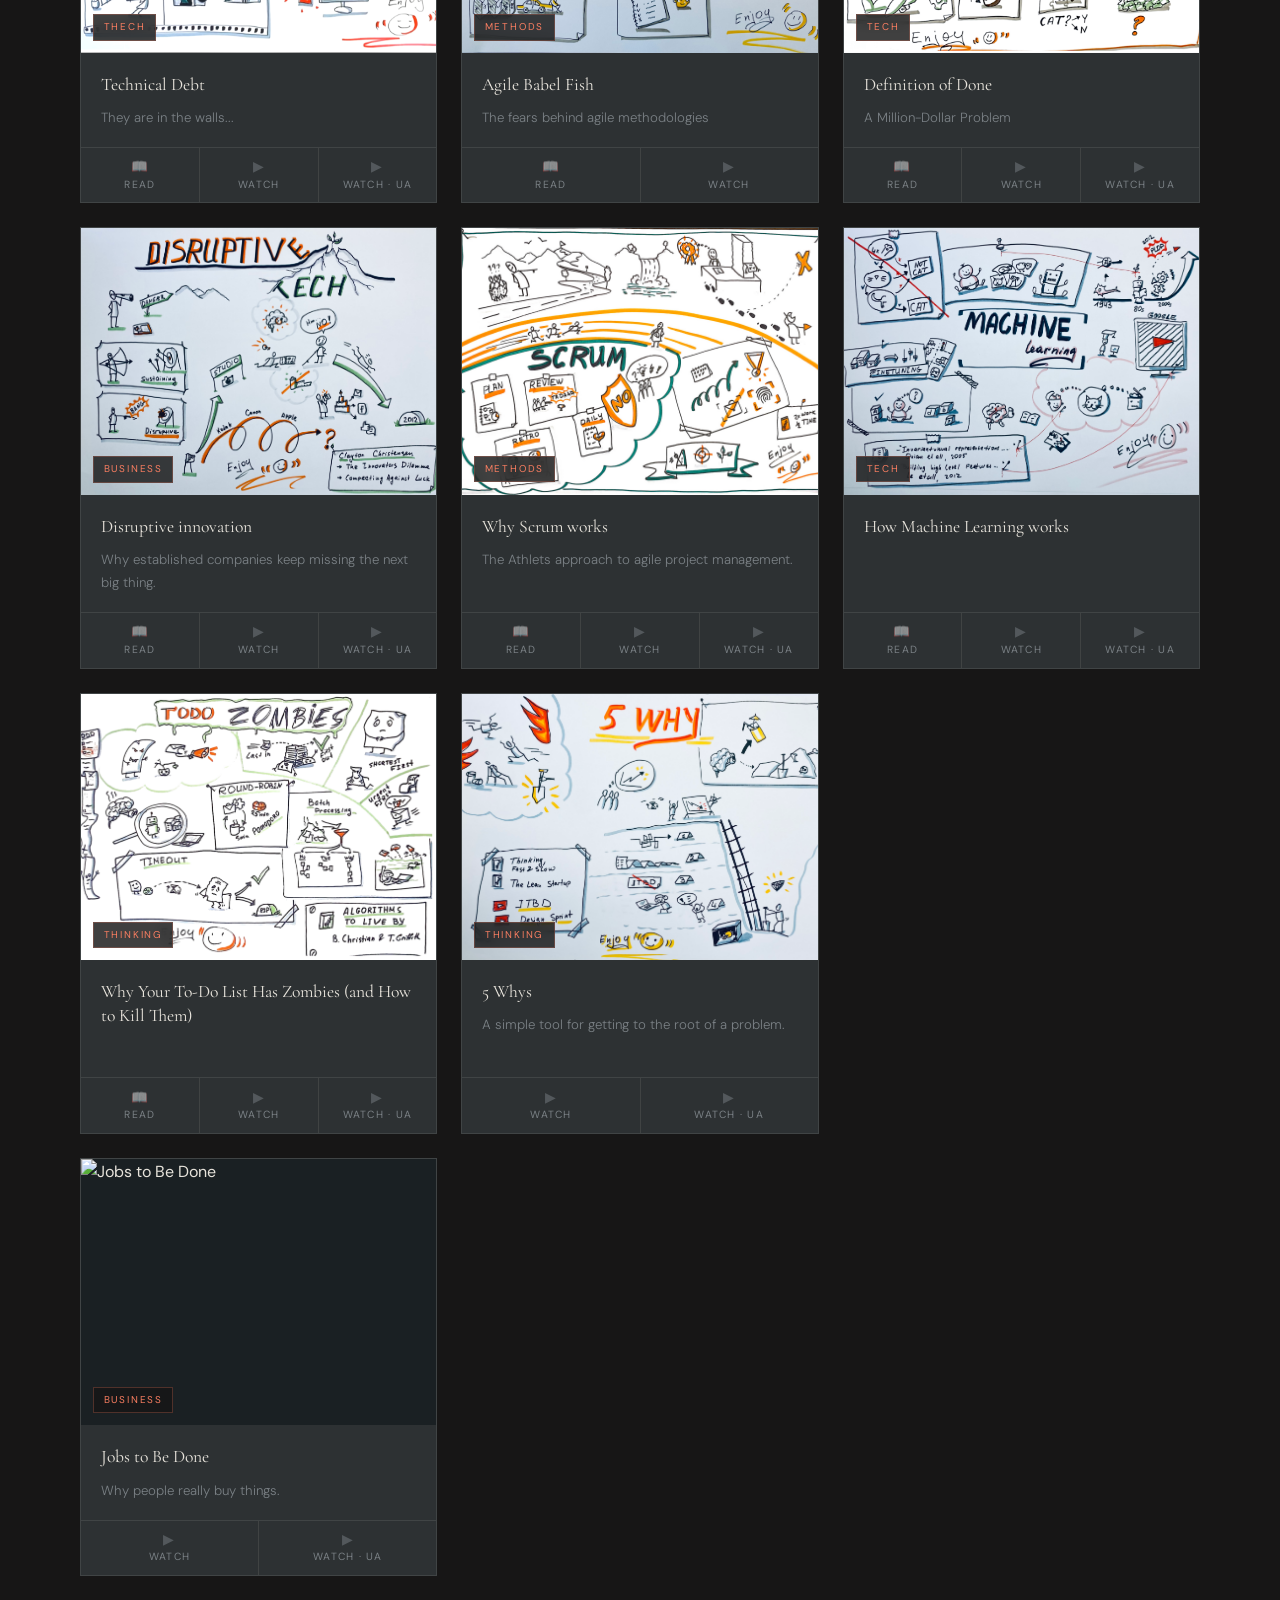
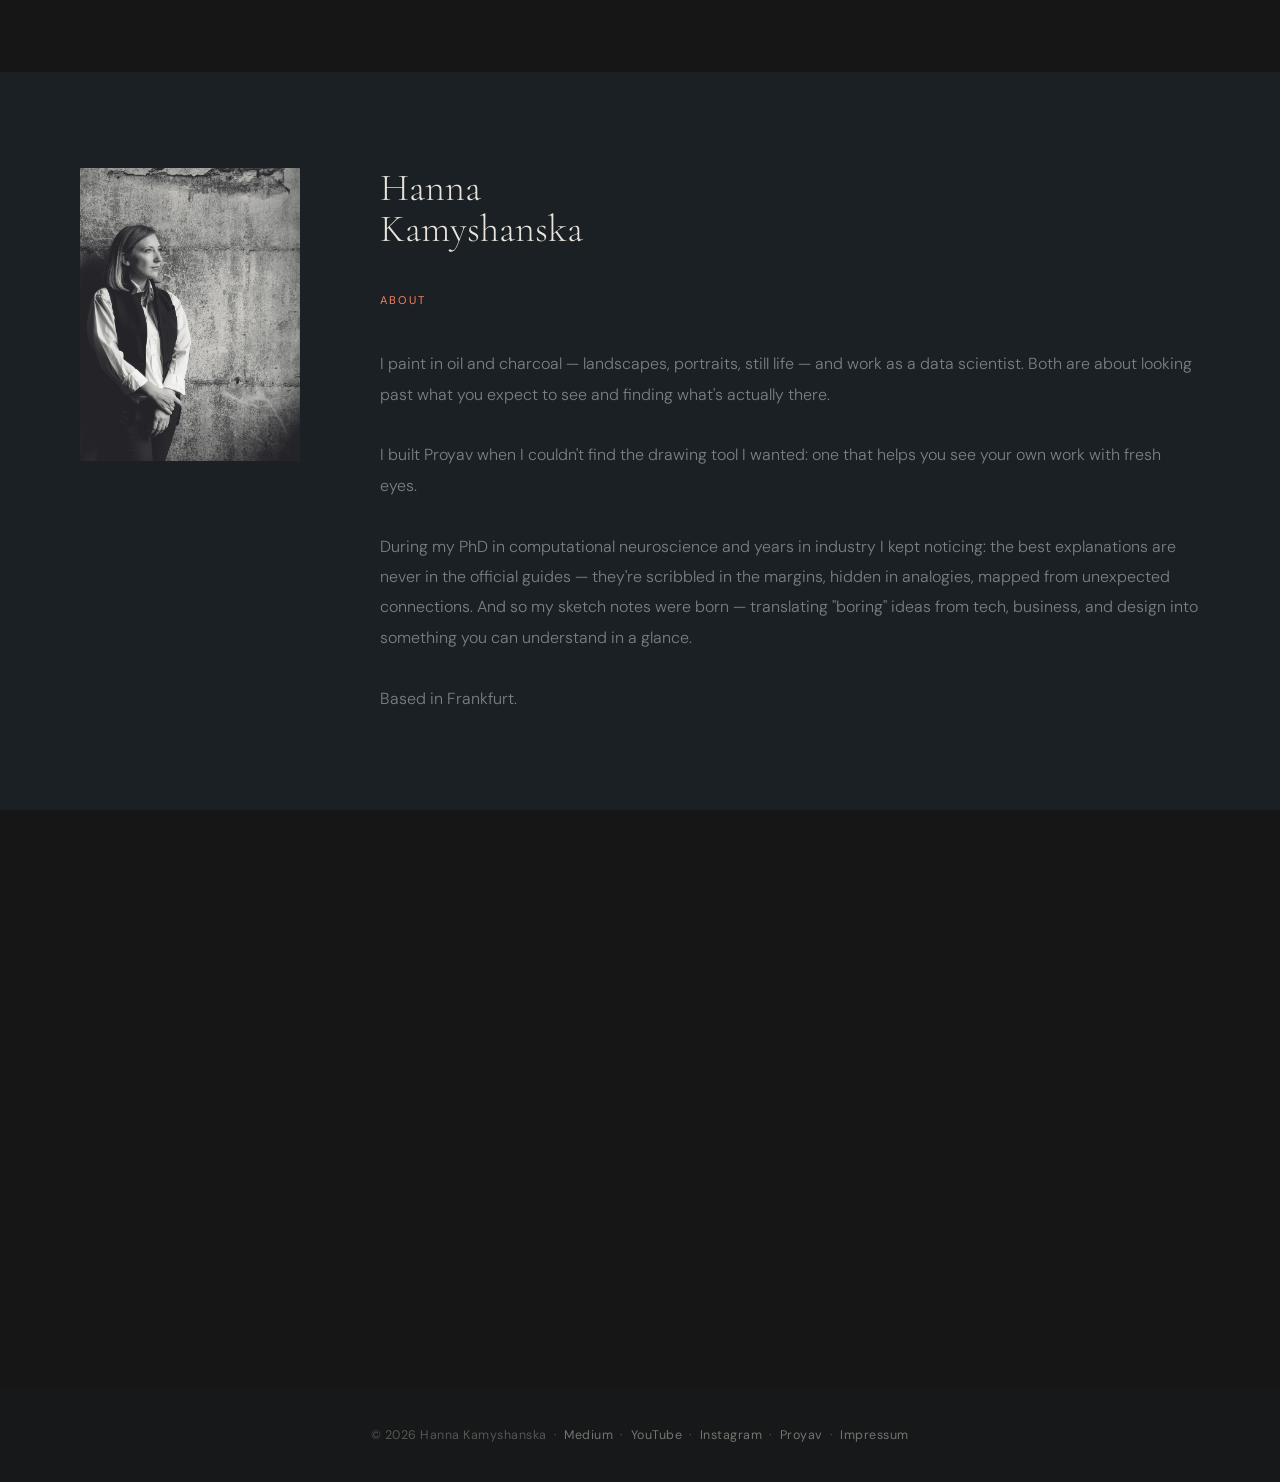
==== commit 887a265e: "." ====
--- a/index.html
+++ b/index.html
@@ -51,8 +51,9 @@
 <section id="art" aria-labelledby="art-title">
   <div class="gallery-header fade-in">
     <div>
+      
+      <h2 class="section-title" id="art-title">Paintings &amp; Drawings</h2>
       <p class="section-label">Gallery</p>
-      <h2 class="section-title" id="art-title">Paintings &amp; Drawings</h2>
     </div>
     <div>
       <p class="gallery-desc">
@@ -99,8 +100,8 @@
 <section id="notes" aria-labelledby="notes-title">
   <div class="gallery-header fade-in">
     <div>
+      <h2 class="section-title" id="notes-title">Sketch Notes</h2>
       <p class="section-label">Ideas Made Visible</p>
-      <h2 class="section-title" id="notes-title">Sketch Notes</h2>
     </div>
     <div>
       <p class="gallery-desc">
@@ -125,8 +126,8 @@
   <div class="about-inner">
     <div id="about-photo-wrap" class="about-photo-wrap fade-in"></div>
     <div class="fade-in">
+      <h2 class="section-title" id="about-title">Hanna<br>Kamyshanska</h2>
       <p class="section-label">About</p>
-      <h2 class="section-title" id="about-title">Hanna<br>Kamyshanska</h2>
       <div id="about-body"></div>
       <div id="about-tags" class="about-tags" style="margin-top:2rem"></div>
     </div>
@@ -135,34 +136,15 @@
 
 <!-- ── CONTACT ───────────────────────────────────────────── -->
 <section id="contact" aria-labelledby="contact-title">
-  <div class="contact-inner">
+  <div class="contact-inner contact-inner--links-only">
     <div>
       <p class="section-label fade-in">Get in touch</p>
-      <h2 class="section-title fade-in" id="contact-title">Let's talk</h2>
+     <!-- <h2 class="section-title fade-in" id="contact-title">Let's talk</h2> -->
       <p class="contact-desc fade-in">
         Interested in a painting, have a question about Proyav,
         or want to collaborate on something unexpected?
       </p>
       <div id="contact-links" class="fade-in"></div>
-    </div>
-
-    <div class="fade-in">
-      <h3 class="contact-form-title">Send a message</h3>
-      <form id="contact-form" novalidate>
-        <div class="form-group">
-          <label for="name">Name</label>
-          <input type="text" id="name" name="name" autocomplete="name" required>
-        </div>
-        <div class="form-group">
-          <label for="email">Email</label>
-          <input type="email" id="email" name="email" autocomplete="email" required>
-        </div>
-        <div class="form-group">
-          <label for="message">Message</label>
-          <textarea id="message" name="message" required></textarea>
-        </div>
-        <button type="submit" class="btn-send">Send message →</button>
-      </form>
     </div>
   </div>
 </section>
@@ -175,8 +157,16 @@
 <!-- ── LIGHTBOX ──────────────────────────────────────────── -->
 <div id="lightbox" role="dialog" aria-modal="true" aria-label="Image viewer">
   <button class="lightbox-close" aria-label="Close">×</button>
-  <img id="lightbox-img" src="" alt="">
-  <p id="lightbox-caption"></p>
+  
+  <button id="lb-prev" class="lightbox-nav lb-prev" aria-label="Previous image">‹</button>
+  
+  <div class="lightbox-content">
+    <img id="lightbox-img" src="" alt="">
+    <p id="lightbox-caption"></p>
+    <div id="lb-counter" class="lightbox-counter"></div>
+  </div>
+
+  <button id="lb-next" class="lightbox-nav lb-prev" aria-label="Next image">›</button>
 </div>
 
 <script src="js/config.js"></script>
--- a/css/style.css
+++ b/css/style.css
@@ -302,26 +302,31 @@
 .gallery-filters button.active { background: var(--ink); color: var(--base_background); }
 
 #gallery-grid {
-  display: grid;
-  grid-template-columns: repeat(3, 1fr);
-  gap: var(--gap);
+  position: relative;
+  /* height is set dynamically by JS masonry */
 }
 
 .gallery-item {
-  position: relative;
+  position: absolute;
   overflow: hidden;
-  background: var(--ink);
+  background: var(--surface);
   cursor: pointer;
-}
+  /* width set by JS */
+  transition: opacity 0.55s ease;
+}
+
+/* Gallery items fade in opacity-only */
+.gallery-item.fade-in { opacity: 0; }
+.gallery-item.fade-in.visible { opacity: 1; }
 
 .gallery-item img {
   width: 100%;
-  aspect-ratio: 4/5;
-  object-fit: cover;
+  height: auto;
+  display: block;
   opacity: 0.95;
   transition: transform 0.5s ease, opacity 0.3s ease;
 }
-.gallery-item:hover img { transform: scale(1.04); opacity: 0.78; }
+.gallery-item:hover img { transform: scale(1.03); opacity: 0.82; }
 
 .gallery-item-info {
   position: absolute;
@@ -664,8 +669,8 @@
 
 .about-inner {
   display: grid;
-  grid-template-columns: 1fr 2fr;
-  gap: 6rem;
+  grid-template-columns: minmax(0, 220px) 1fr;
+  gap: 5rem;
   align-items: start;
 }
 
@@ -692,39 +697,21 @@
   letter-spacing: 0.05em;
 }
 
-.about-accent {
-  position: absolute;
-  bottom: -1.5rem;
-  right: -1.5rem;
-  width: 56px;
-  height: 56px;
-  background: var(--coral);
-  pointer-events: none;
-}
+.about-accent { display: none; }
 
 #about-body {
   font-size: 1rem;
   color: var(--muted);
   font-weight: 300;
   line-height: 1.9;
-  margin-bottom: 2.5rem;
+  margin-bottom: 0;
 }
 #about-body strong { color: var(--ink); font-weight: 400; }
 
-#about-tags {
-  display: flex;
-  flex-wrap: wrap;
-  gap: 0.5rem;
-}
-
-.tag {
-  font-size: 0.72rem;
-  letter-spacing: 0.1em;
-  text-transform: uppercase;
-  color: var(--muted);
-  border: 1px solid var(--border);
-  padding: 0.35rem 0.9rem;
-}
+#about-tags { display: none; }
+#about-tags:empty { display: none; }
+
+.tag { display: none; }
 
 /* ── Contact ───────────────────────────────────────────────── */
 #contact { background: var(--base_background); }
@@ -734,6 +721,10 @@
   grid-template-columns: 1fr 1fr;
   gap: 6rem;
   align-items: start;
+}
+
+.contact-inner--links-only {
+  grid-template-columns: minmax(0, 560px);
 }
 
 .contact-desc {
@@ -852,7 +843,7 @@
   position: fixed;
   inset: 0;
   background: rgba(26,25,22,0.96);
-  z-index: 300;
+  z-index: 10000;
   display: none;
   align-items: center;
   justify-content: center;
@@ -890,6 +881,45 @@
 }
 .lightbox-close:hover { color: #fff; }
 
+/* ── Lightbox layout ───────────────────────────────────────── */
+.lightbox-content {
+  display: flex;
+  flex-direction: column;
+  align-items: center;
+  justify-content: center;
+  max-width: min(85vw, 1000px);
+}
+
+/* ── Lightbox navigation arrows ────────────────────────────── */
+.lightbox-nav {
+  position: fixed;
+  top: 50%;
+  transform: translateY(-50%);
+  background: none;
+  border: none;
+  color: rgba(248, 246, 241, 0.4);
+  font-size: 3.5rem;
+  font-weight: 200;
+  cursor: pointer;
+  padding: 2rem;
+  z-index: 10010;
+  transition: color 0.2s;
+  user-select: none;
+  line-height: 1;
+}
+.lightbox-nav:hover { color: var(--coral); }
+#lb-prev { left: 1rem; }
+#lb-next { right: 1rem; }
+
+/* ── Lightbox counter ──────────────────────────────────────── */
+.lightbox-counter {
+  font-size: 0.72rem;
+  color: var(--muted);
+  letter-spacing: 0.1em;
+  margin-top: 0.4rem;
+  text-align: center;
+}
+
 /* ═══════════════════════════════════════════════════════════
    RESPONSIVE
    ═══════════════════════════════════════════════════════════ */
@@ -901,7 +931,7 @@
     --section-v: 5rem;
   }
 
-  #gallery-grid { grid-template-columns: repeat(2, 1fr); }
+  /* gallery columns handled by JS masonry */
 
   .proyav-inner { gap: 3rem; }
   .proyav-screen { width: 150px; }
@@ -946,8 +976,7 @@
   #home { height: 70vw; min-height: 320px; max-height: 85vh; }
   .hero-caption { left: var(--section-h); font-size: 0.78rem; }
 
-  /* Gallery — single col on very small, 2-col otherwise */
-  #gallery-grid { grid-template-columns: repeat(2, 1fr); gap: var(--gap); }
+  /* gallery columns handled by JS masonry */
   .gallery-header { flex-direction: column; align-items: flex-start; }
 
   /* Notes — single col */
@@ -970,9 +999,9 @@
 
   /* Lightbox */
   #lightbox { padding: 1rem; }
-}
-
-/* Very small screens */
-@media (max-width: 380px) {
-  #gallery-grid { grid-template-columns: 1fr; }
-}+  .lightbox-nav { font-size: 2.5rem; padding: 1rem; }
+  #lb-prev { left: 0.25rem; }
+  #lb-next { right: 0.25rem; }
+}
+
+/* Very small screens — JS masonry drops to 1 col */
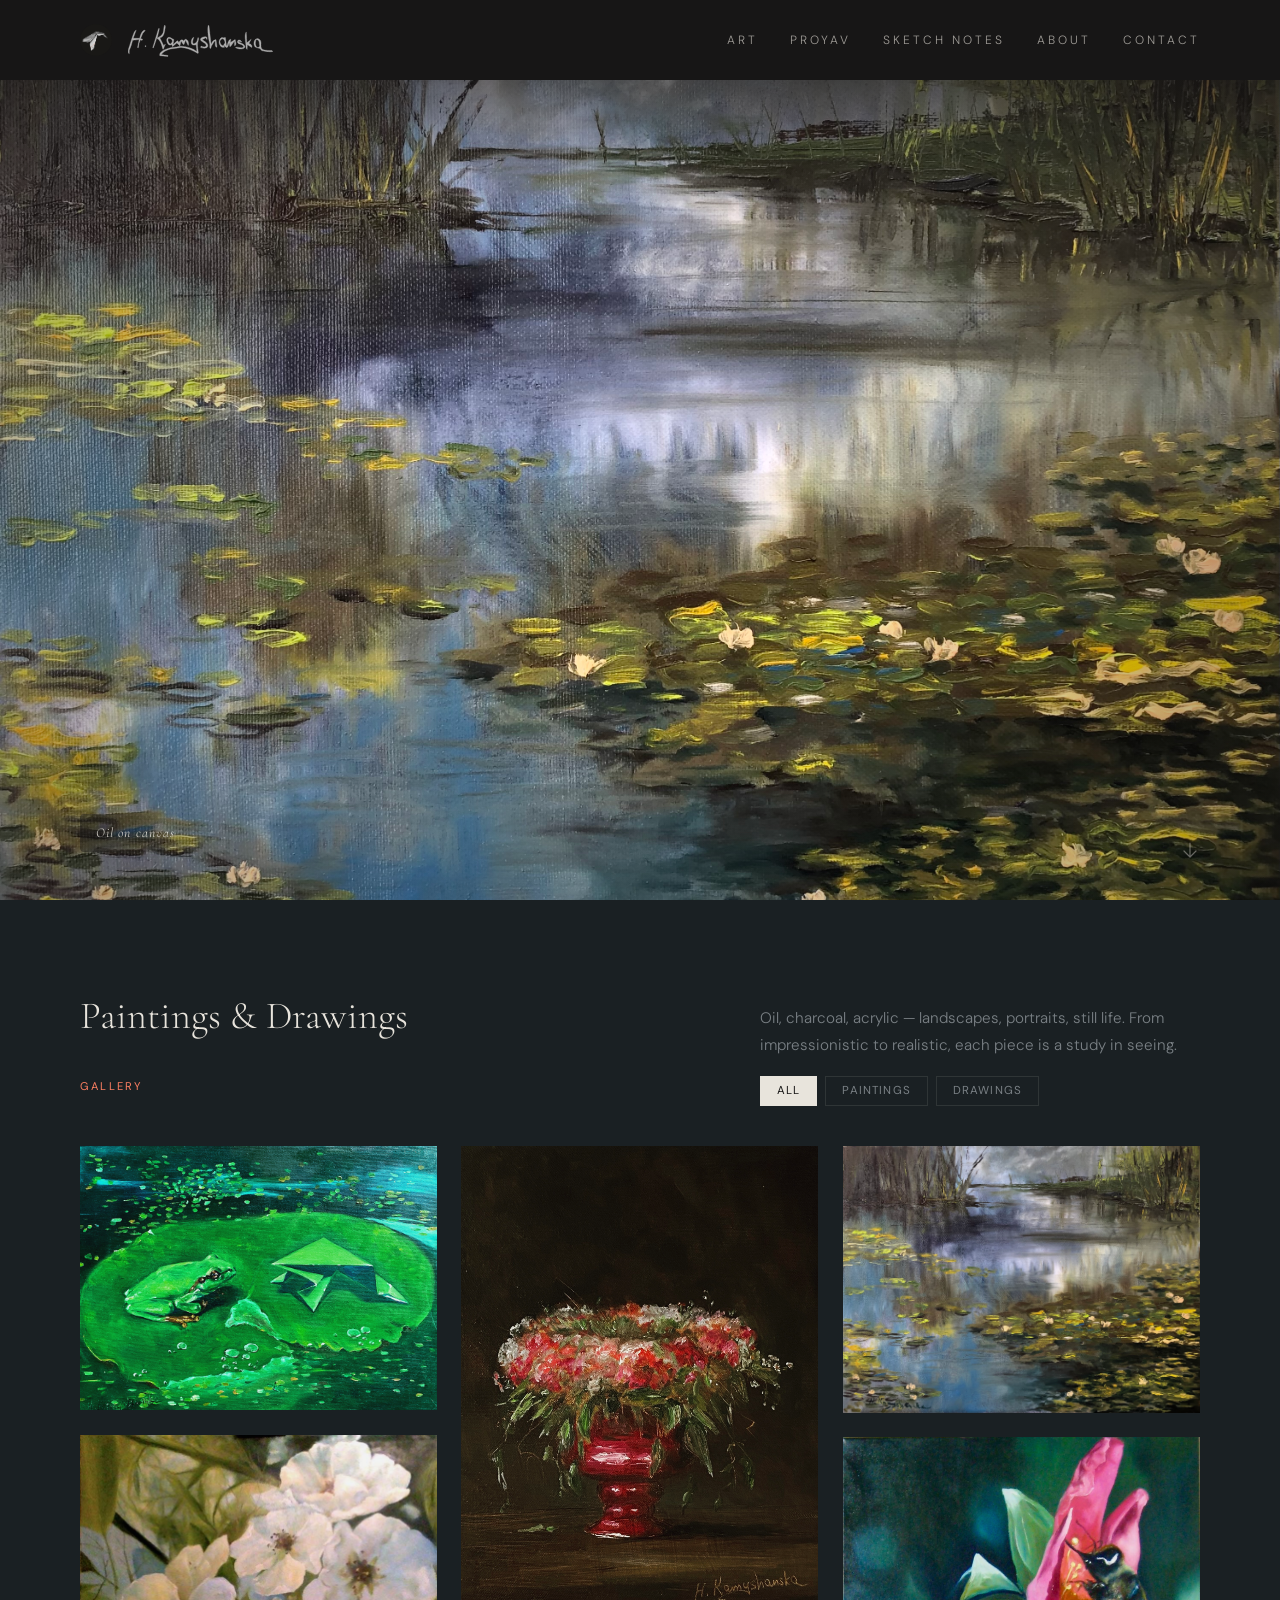
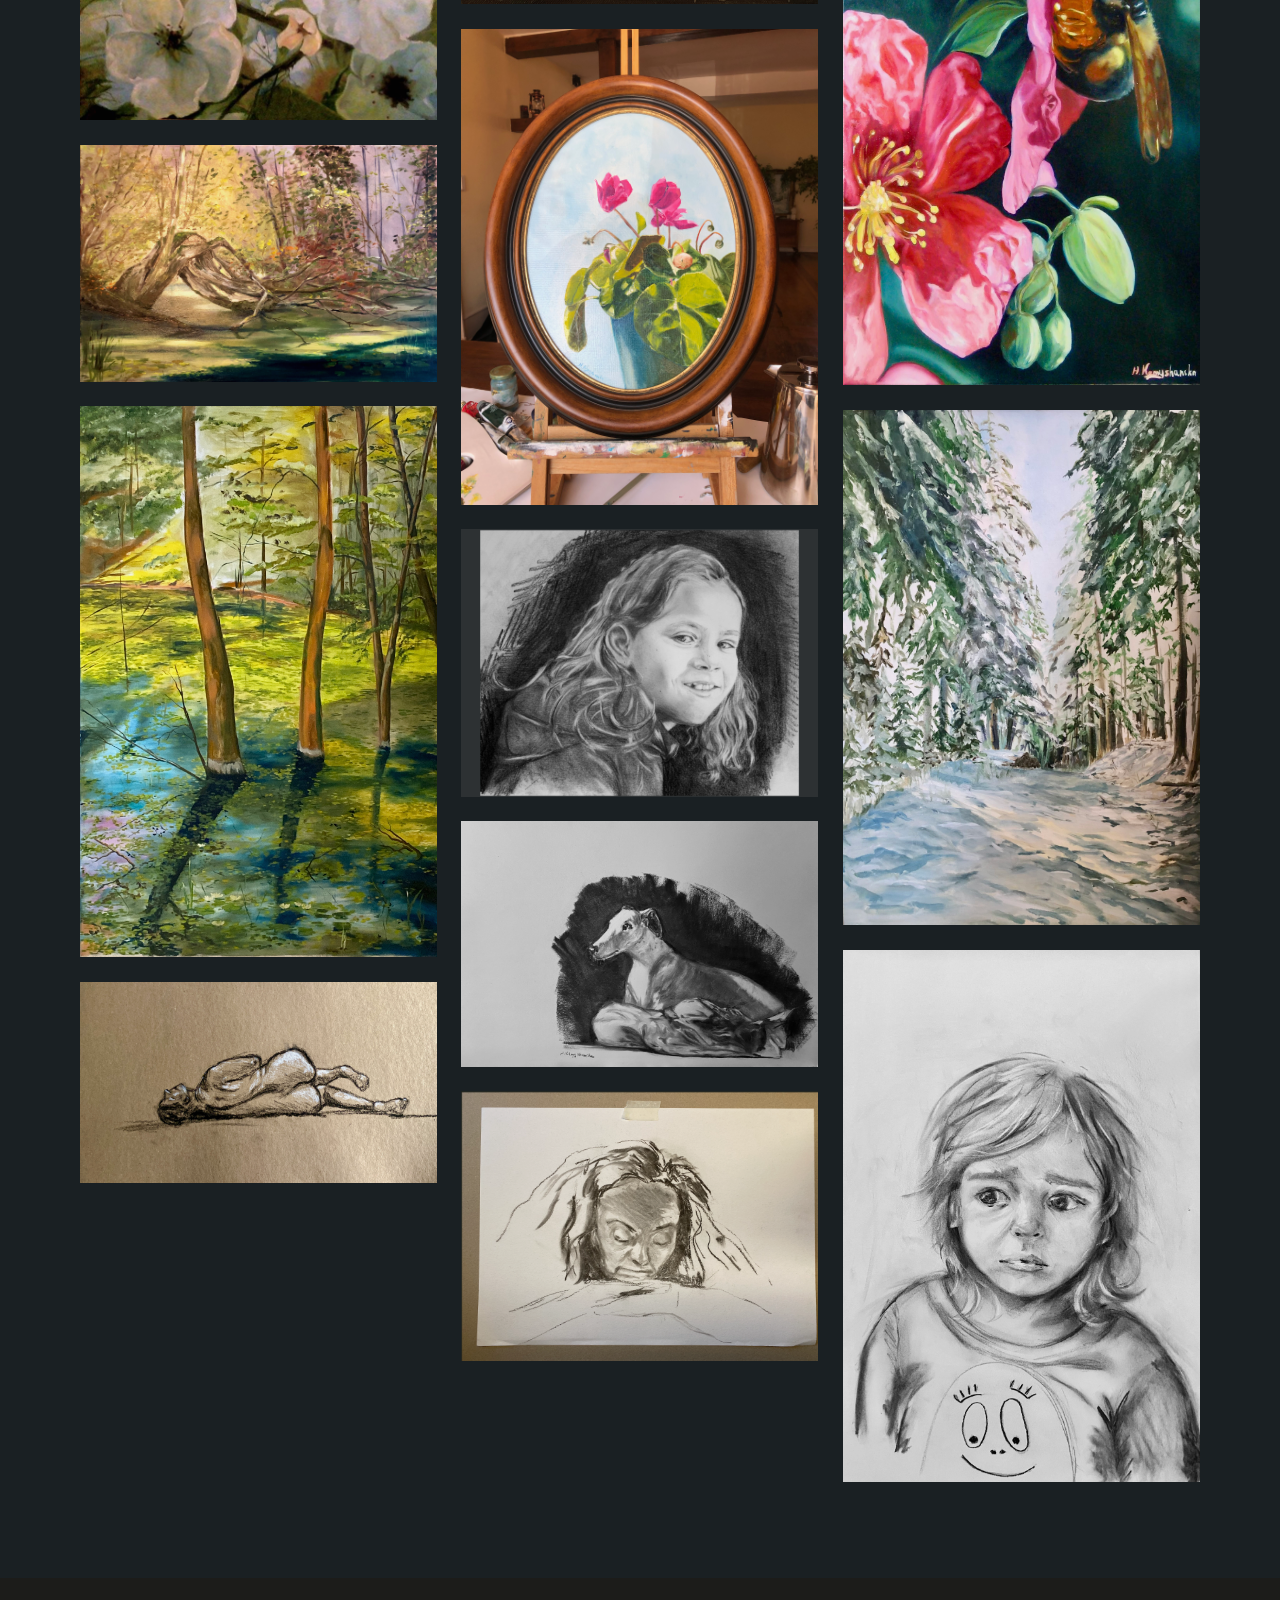
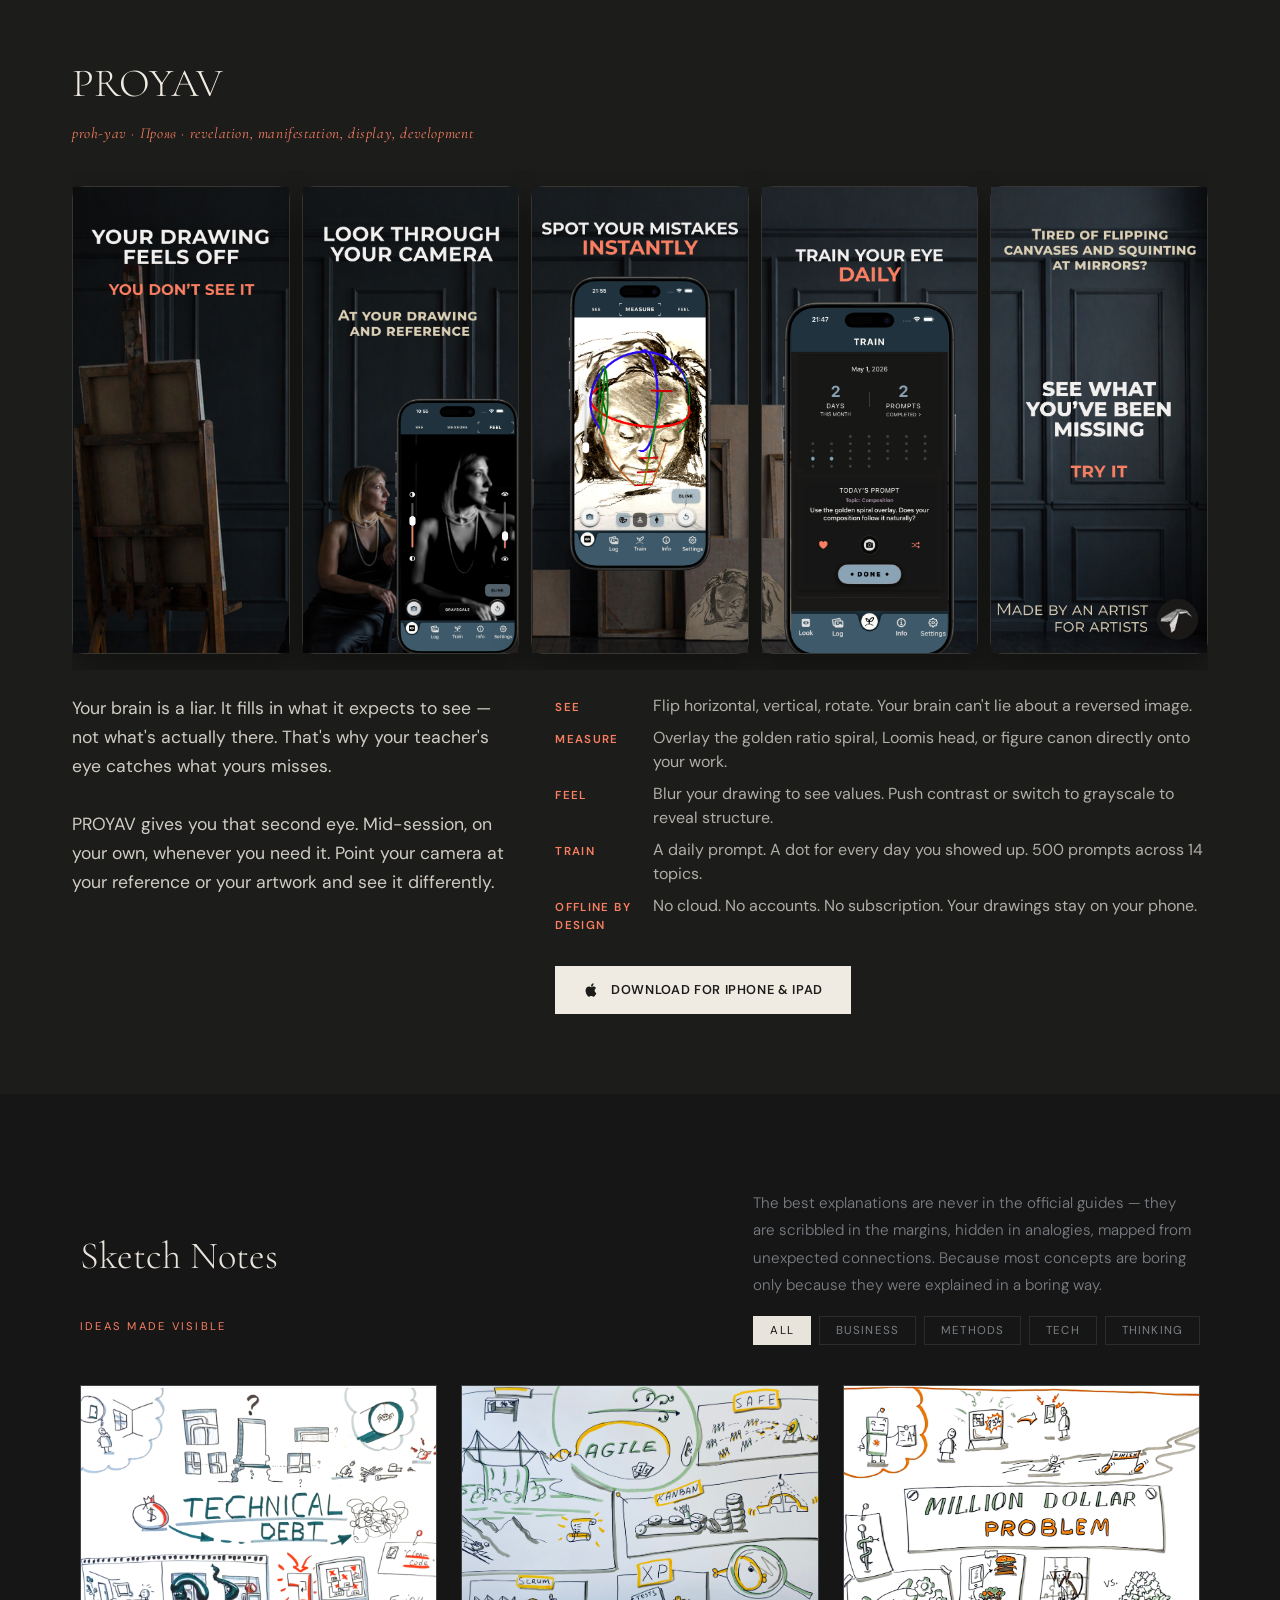
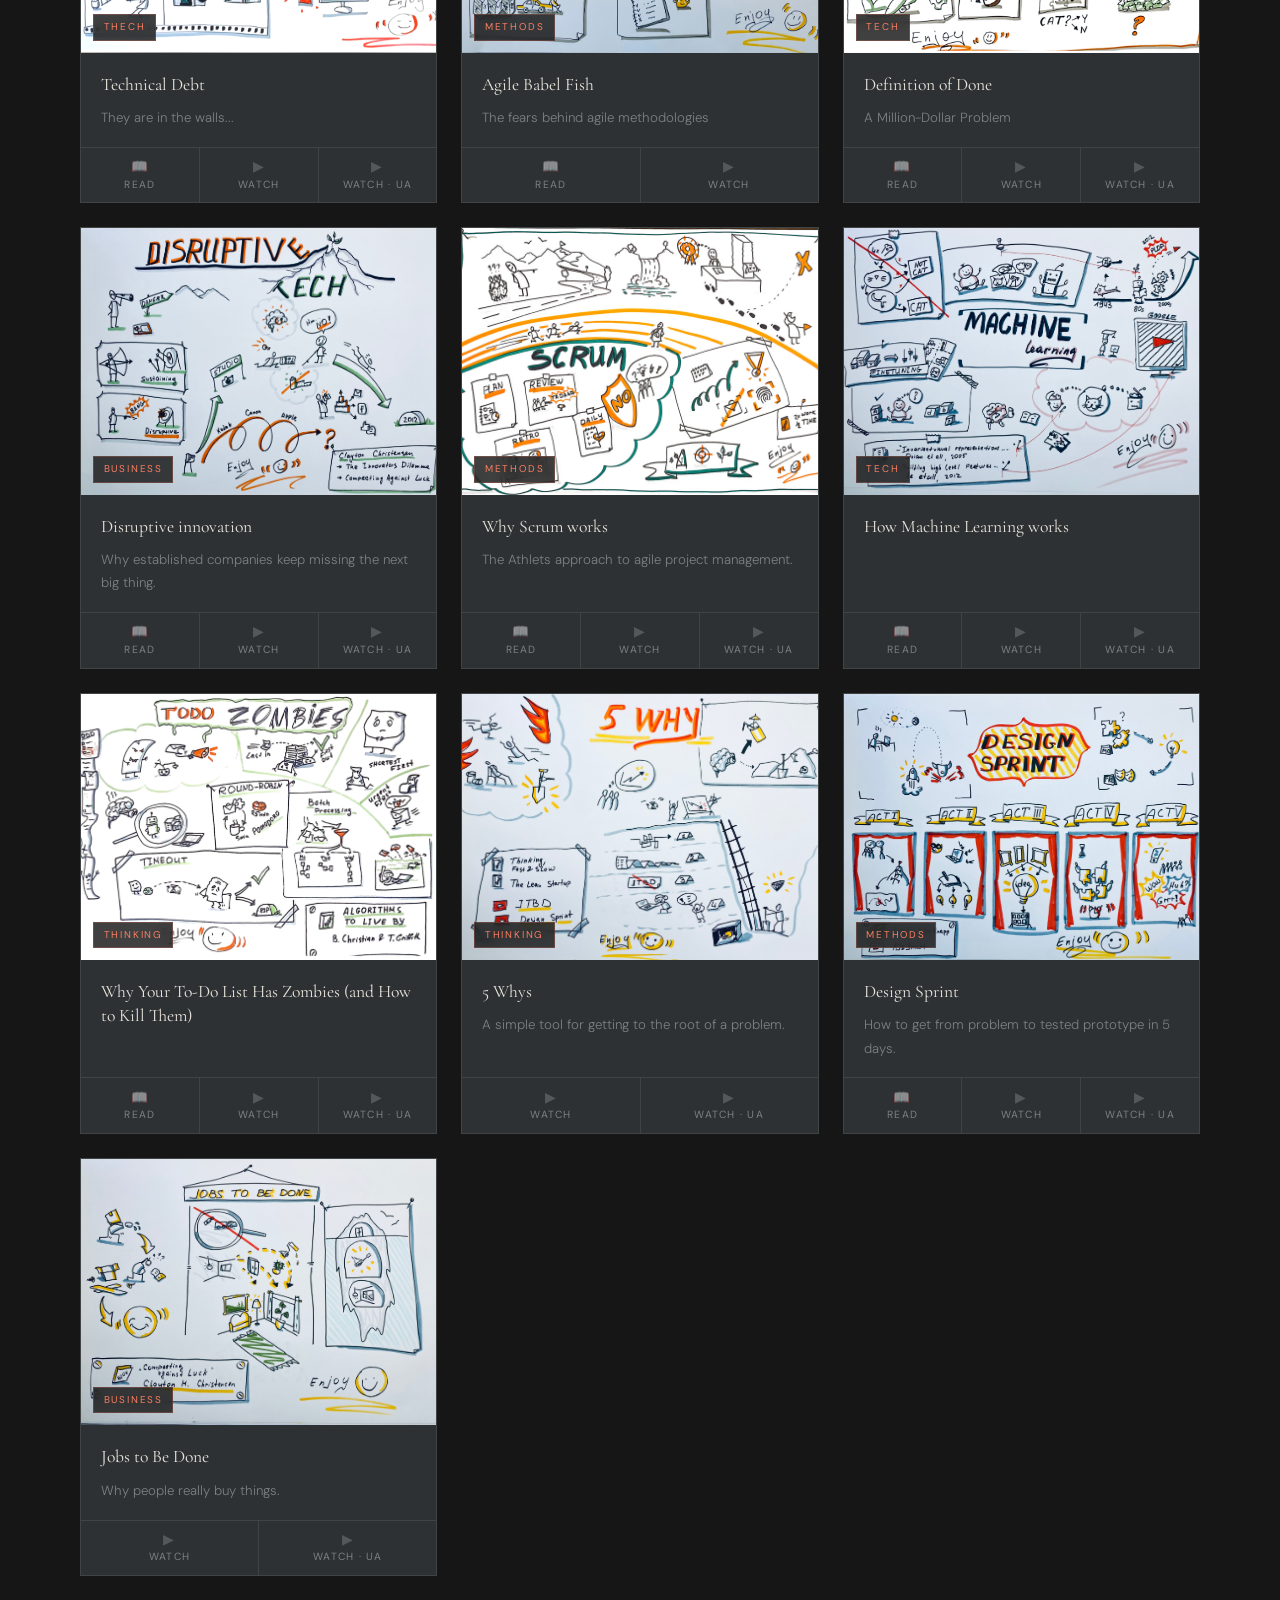
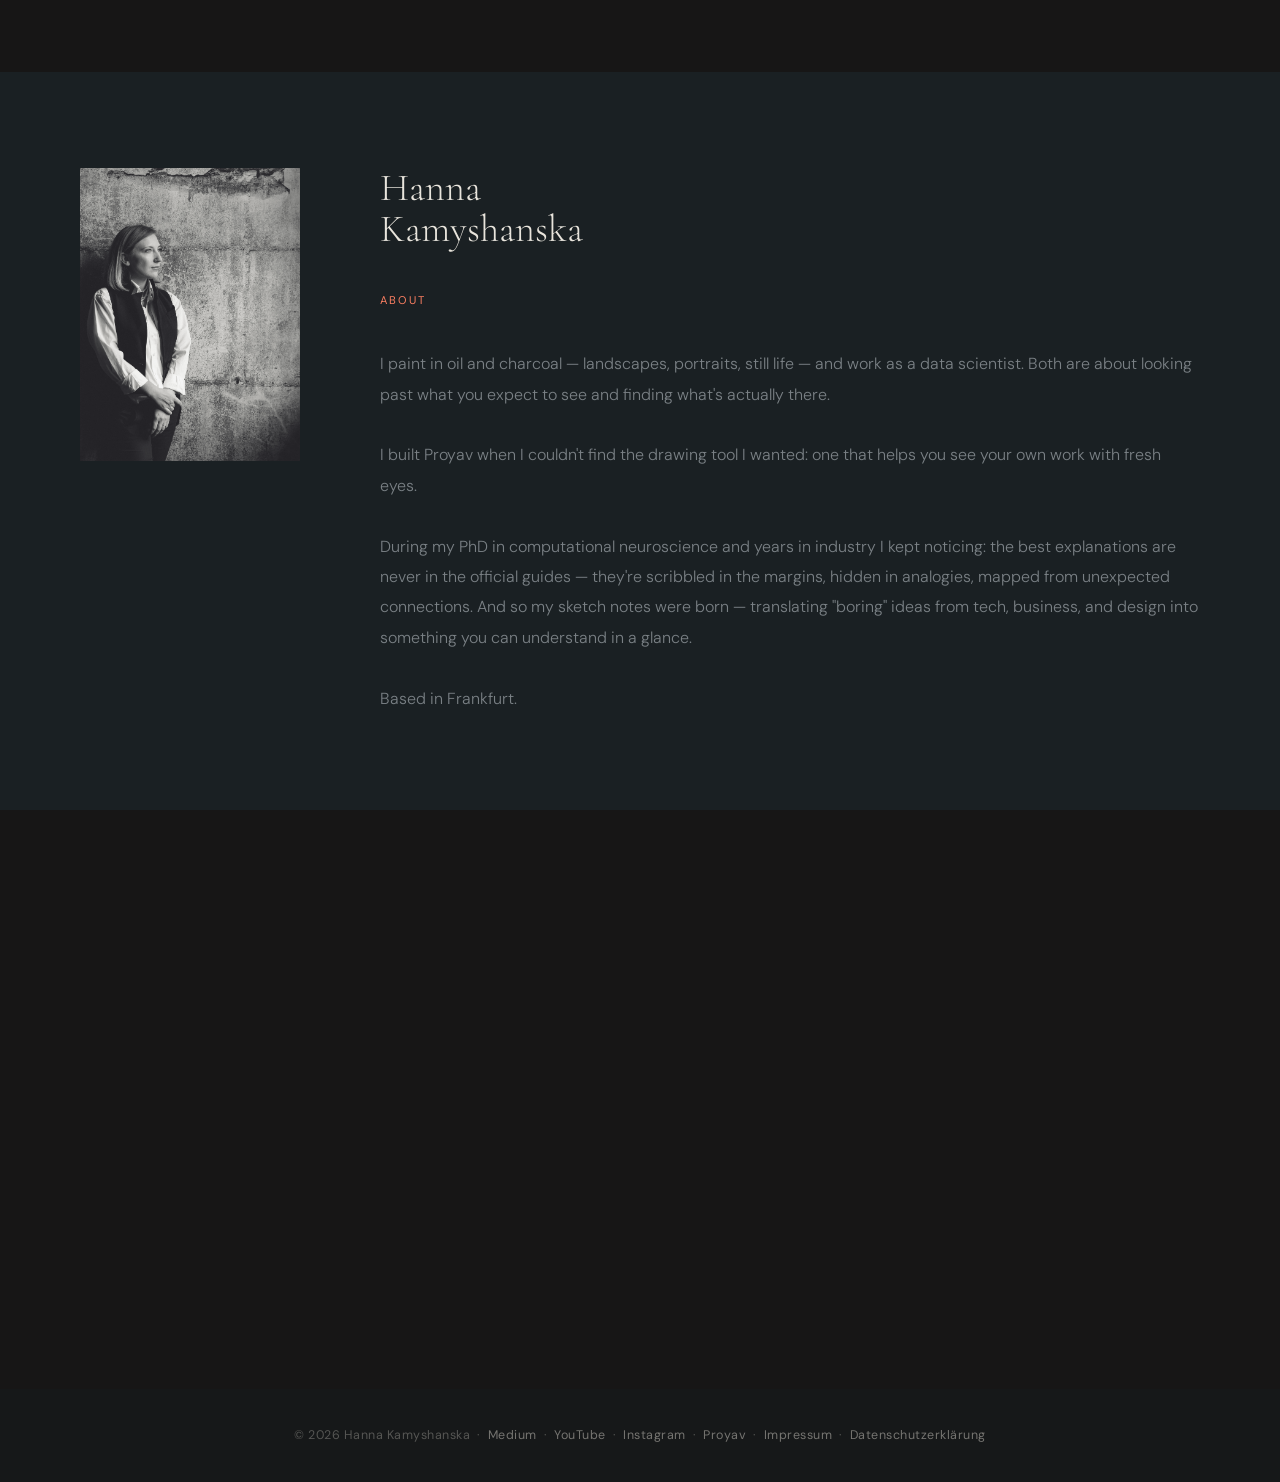
==== commit 77681057: "." ====
--- a/index.html
+++ b/index.html
@@ -2,7 +2,7 @@
 <html lang="en">
 <head>
   <meta charset="UTF-8">
-  <meta name="viewport" content="width=device-width, initial-scale=1.0">
+  <meta name="viewport" content="width=device-width, initial-scale=1.0, viewport-fit=cover">
   <title>Hanna Kamyshanska</title>
   <meta name="description" content="Artist & data scientist. Oil paintings, charcoal drawings, sketch notes, and the Proyav iOS app.">
 
@@ -32,6 +32,8 @@
     <li><a href="#notes">Sketch Notes</a></li>
     <li><a href="#about">About</a></li>
     <li><a href="#contact">Contact</a></li>
+    <li class="nav-legal"><a href="impressum.html">Impressum</a></li>
+    <li class="nav-legal"><a href="privacy.html">Datenschutz</a></li>
   </ul>
 </nav>
 
--- a/css/style.css
+++ b/css/style.css
@@ -90,14 +90,14 @@
   align-items: center;
   padding: 0 var(--section-h);
   
-  /* Solid, premium dark carbon background right from the start */
-  background: var(--base_background); 
-  border-bottom: 1px solid var(--border);
+  /* Transparent at top so hero bleeds through seamlessly */
+  background: transparent;
+  border-bottom: 1px solid transparent;
   
-  transition: background 0.3s ease, border-color 0.3s ease;
-}
-
-/* We no longer need to violently shift the background on scroll */
+  transition: background 0.35s ease, border-color 0.35s ease;
+}
+
+/* Solid background once user scrolls down */
 nav.scrolled {
   background: var(--base_background);
   border-bottom-color: var(--border);
@@ -160,6 +160,8 @@
 .nav-menu a:hover {
   color: #ffffff;
 }
+/* Legal links (Impressum/Datenschutz) — only shown in the mobile menu */
+.nav-legal { display: none; }
 /* Hamburger — hidden on desktop */
 .nav-toggle {
   display: none;
@@ -207,6 +209,17 @@
   object-fit: cover;
   object-position: center;
   display: block;
+}
+
+/* Top gradient so signature/nav links stay legible over the hero */
+#home::before {
+  content: '';
+  position: absolute;
+  top: 0; left: 0; right: 0;
+  height: 120px;
+  background: linear-gradient(to bottom, rgba(23,22,22,0.55) 0%, transparent 100%);
+  pointer-events: none;
+  z-index: 1;
 }
 
 /* Vignette so caption stays readable */
@@ -954,23 +967,57 @@
 
   .nav-toggle { display: flex; }
 
-  #nav-menu {
-    position: fixed;
-    top: var(--nav-h);
-    left: 0; right: 0;
-    background: rgba(30,32,34,0.98);
-    backdrop-filter: blur(16px);
-    -webkit-backdrop-filter: blur(16px);
-    padding: 1.5rem;
+#nav-menu {
+  position: fixed;
+  top: 0;
+  left: 0;
+  width: 100%;
+  display: flex;
+  flex-direction: column;
+  align-items: stretch;
+  gap: 0;
+  /* Fix 1: Ensure it has the carbon base background instead of transparency or surface-gray */
+  background: var(--base_background);
+  padding: calc(var(--nav-h) + env(safe-area-inset-top)) var(--section-h) 2rem var(--section-h);
+  border-bottom: 1px solid var(--border);
+  transform: translateY(-110%);
+  transition: transform 0.3s ease;
+  /* Fix 2: Give it a z-index layer, but make sure it plays nice with your logo */
+  z-index: 99;
+  list-style: none;
+  margin: 0;
+}
+  #nav-menu.open {
+    display: flex;
     flex-direction: column;
-    gap: 0;
-    border-bottom: 1px solid var(--border);
-    transform: translateY(-110%);
-    transition: transform 0.3s ease;
+    transform: none;
   }
-  #nav-menu.open { transform: none; }
-  #nav-menu li { border-bottom: 1px solid var(--border); }
-  #nav-menu a { display: block; padding: 1rem 0; font-size: 0.85rem; color: var(--ink); }
+  #nav-menu li { width: 100%; border-bottom: 1px solid var(--border); }
+  #nav-menu a {
+    display: block;
+    width: 100%;
+    padding: 1rem 0;
+    font-size: 0.85rem;
+    color: var(--ink);
+    white-space: nowrap;
+  }
+
+  /* Legal links — shown inside the mobile menu only */
+  #nav-menu .nav-legal {
+    display: block;
+    border-bottom: none;
+  }
+  #nav-menu .nav-legal:first-of-type {
+    margin-top: 1rem;
+    border-top: 1px solid var(--border);
+  }
+  #nav-menu .nav-legal a {
+    padding: 0.75rem 0;
+    font-size: 0.7rem;
+    letter-spacing: 0.15em;
+    color: var(--muted);
+    text-transform: uppercase;
+  }
 
   /* Hero — full bleed, shorter on mobile */
   #home { height: 70vw; min-height: 320px; max-height: 85vh; }
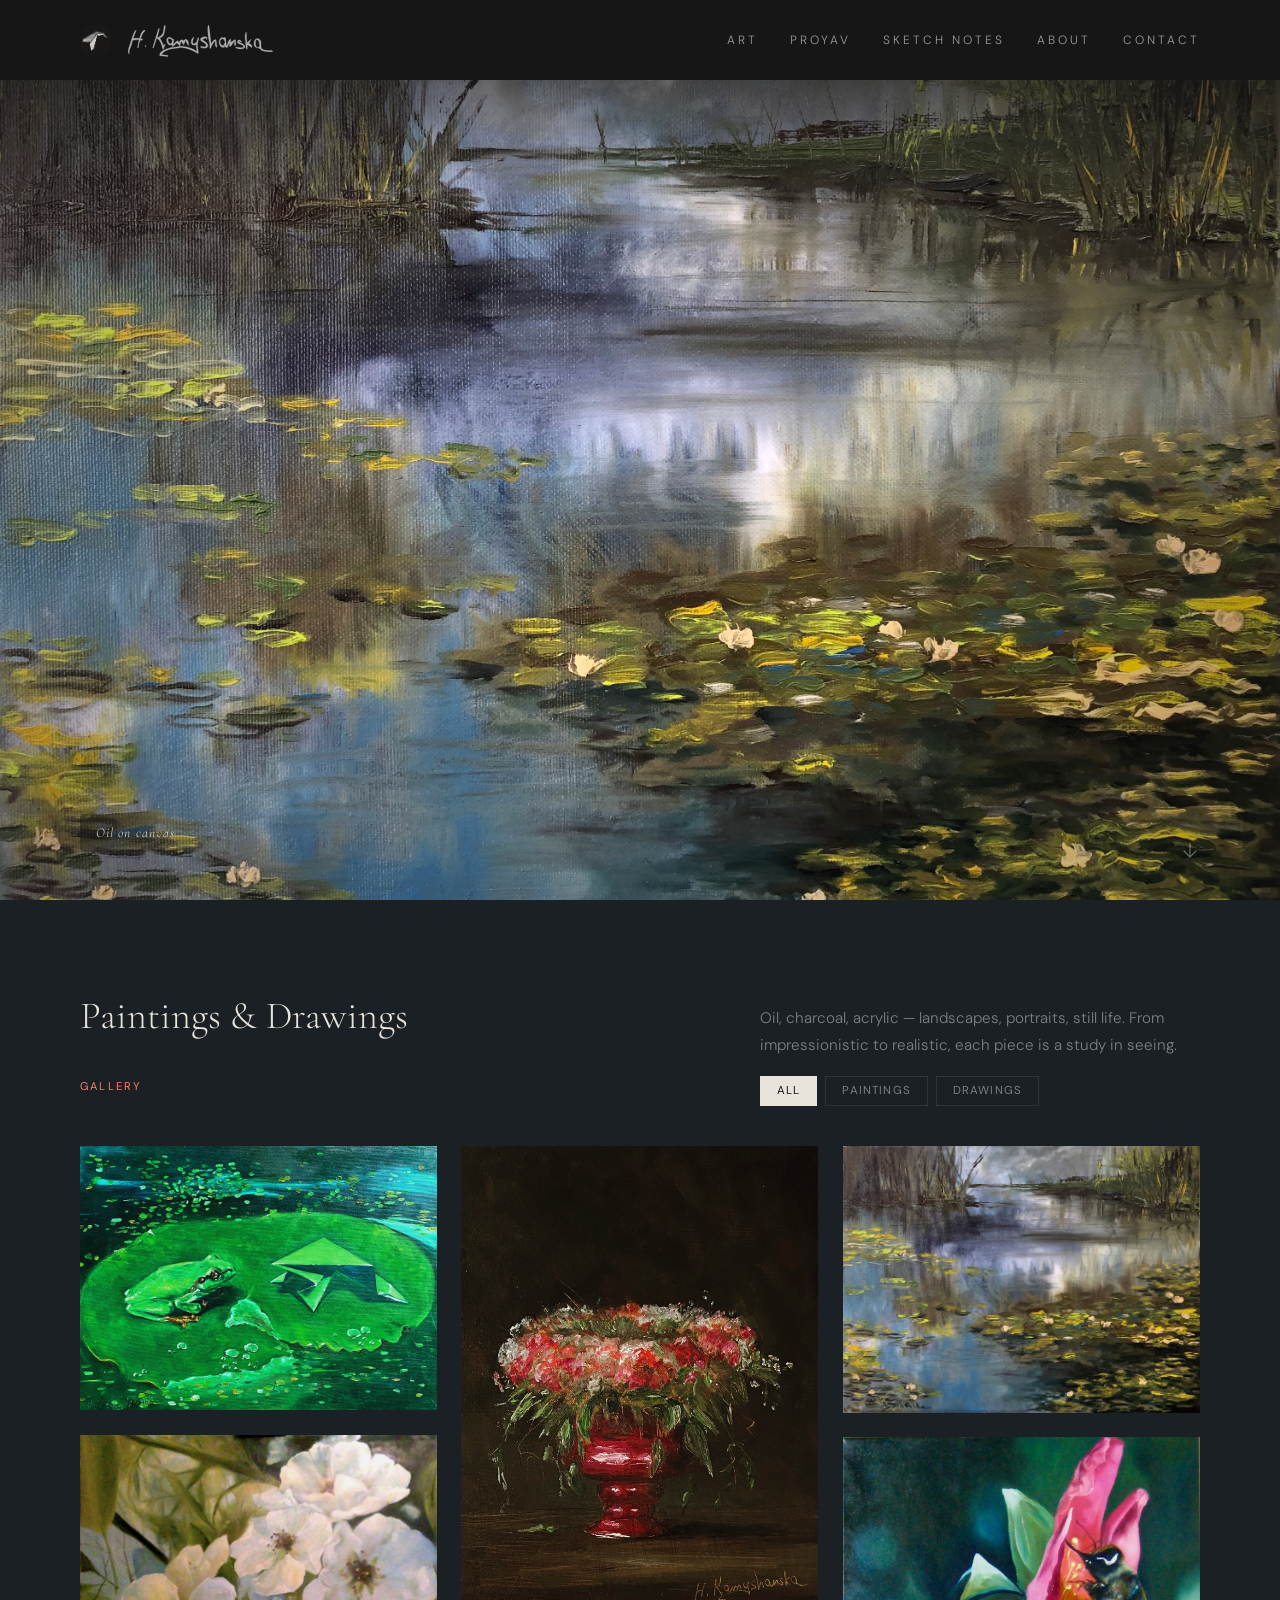
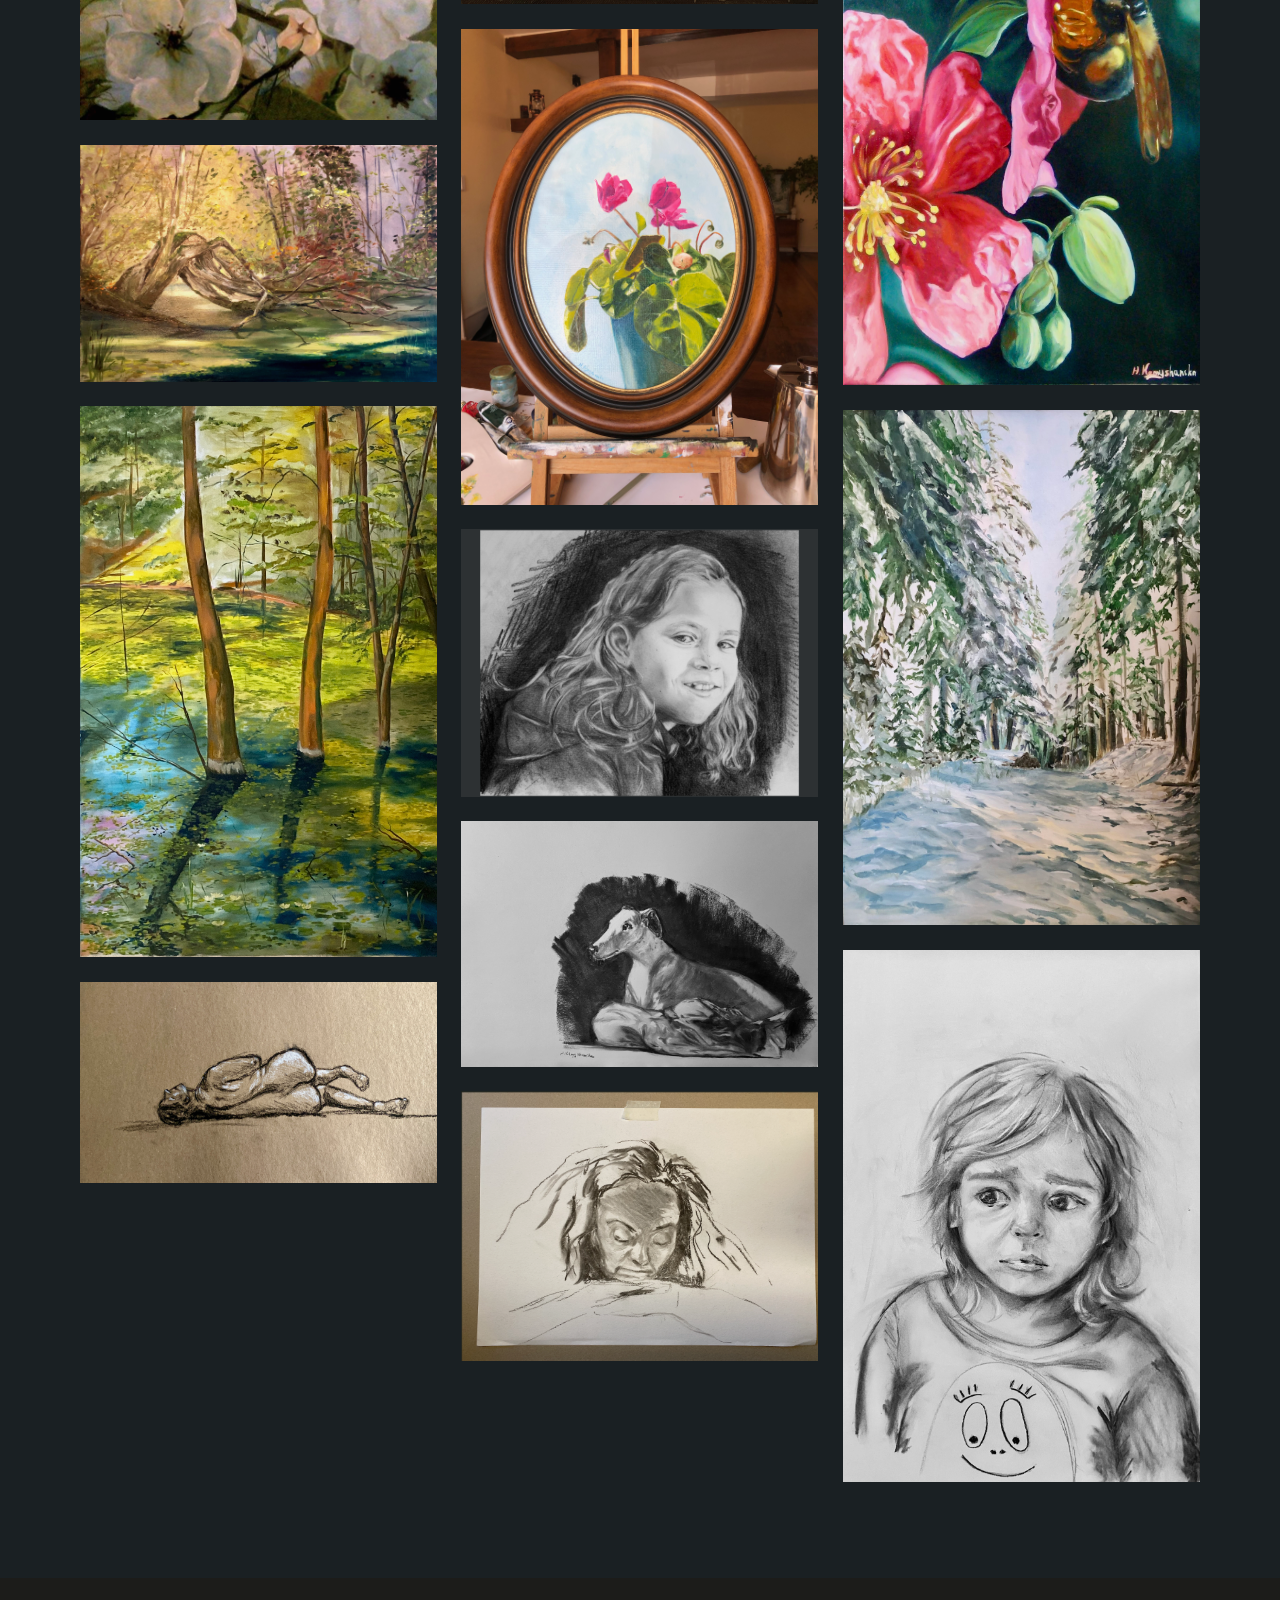
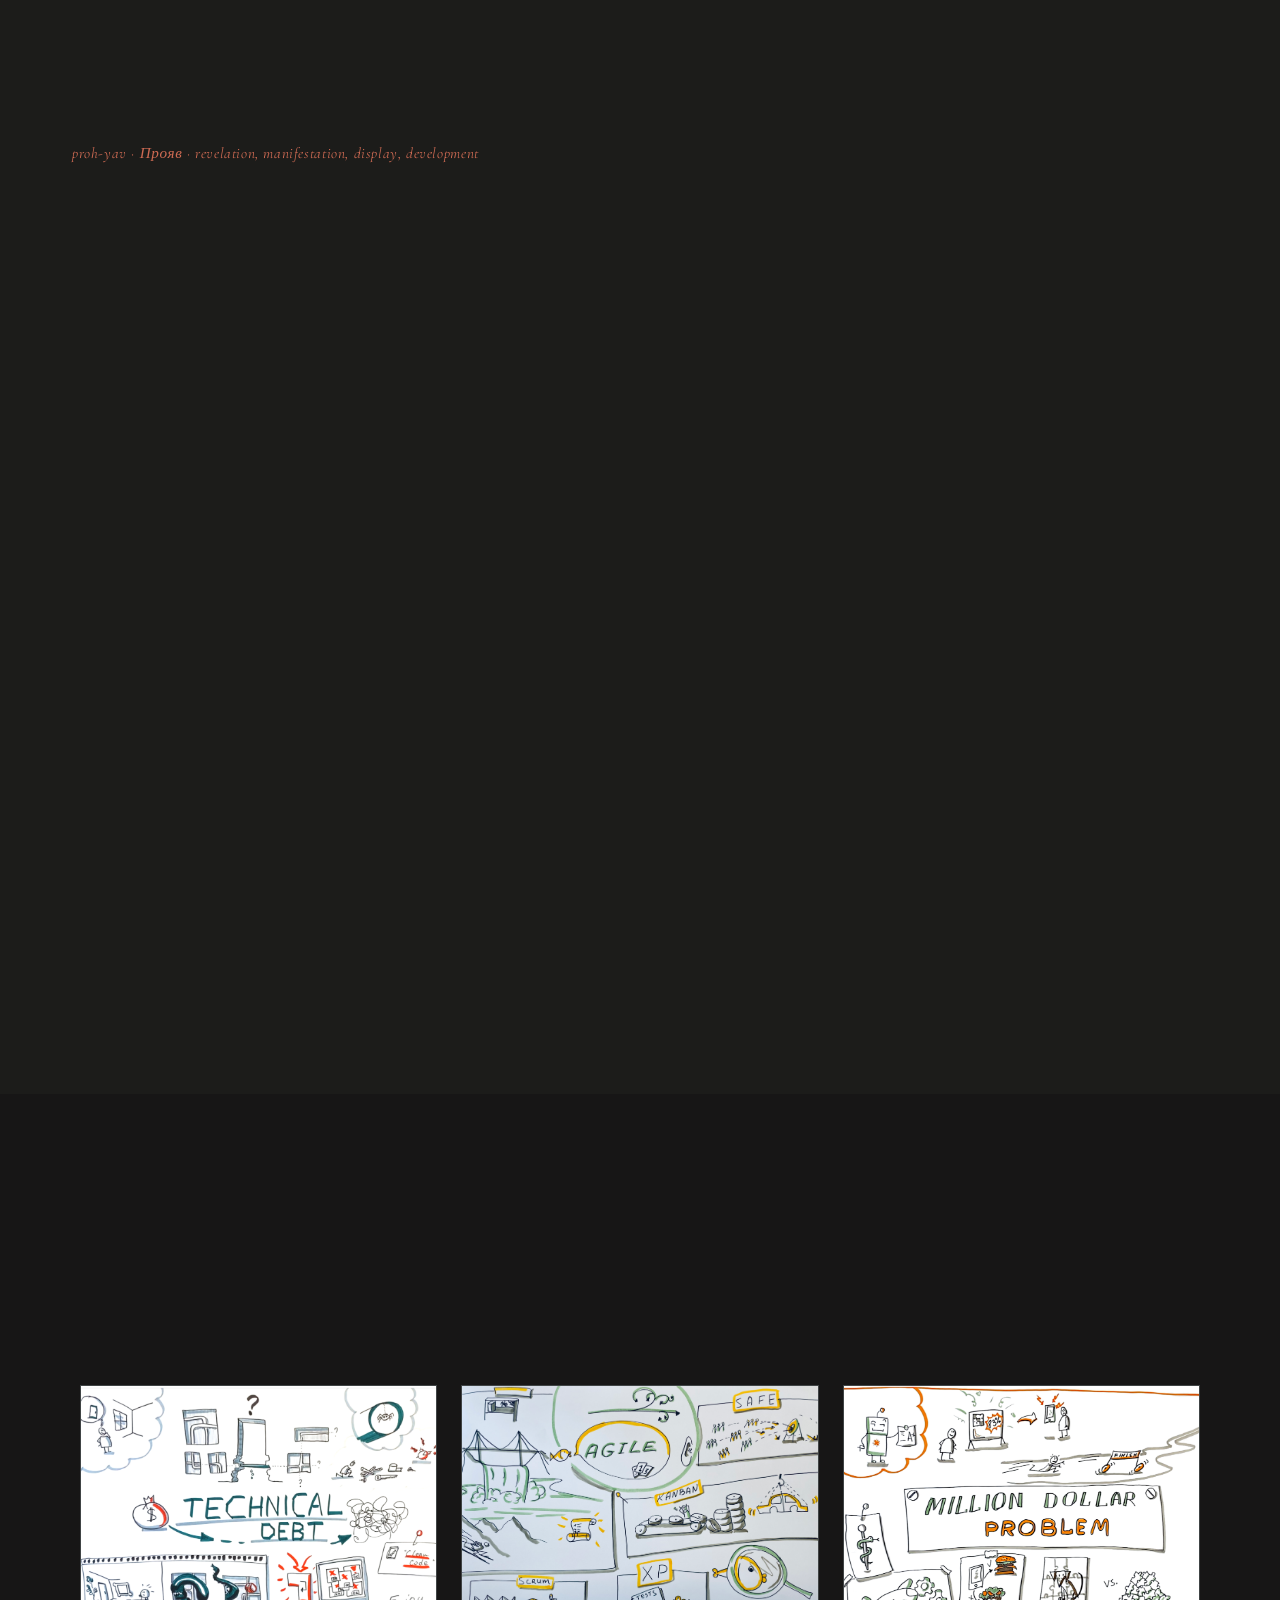
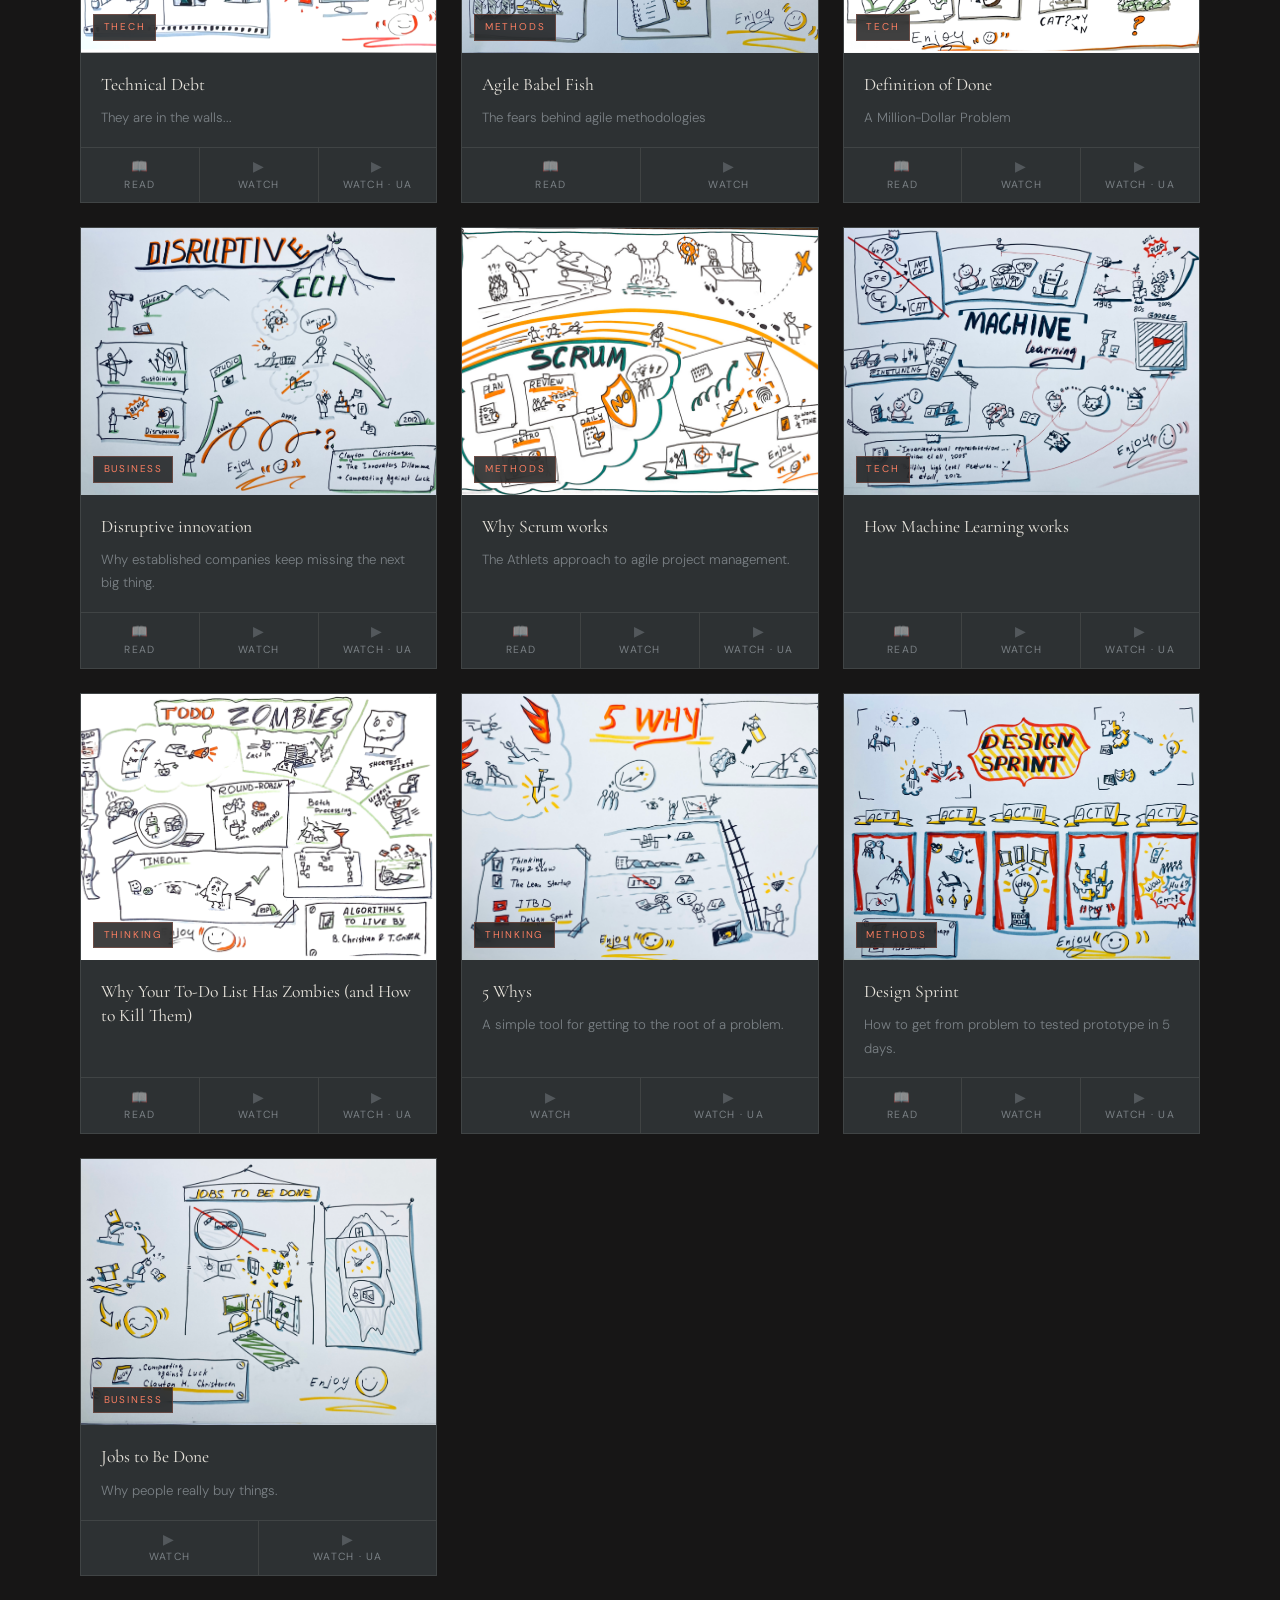
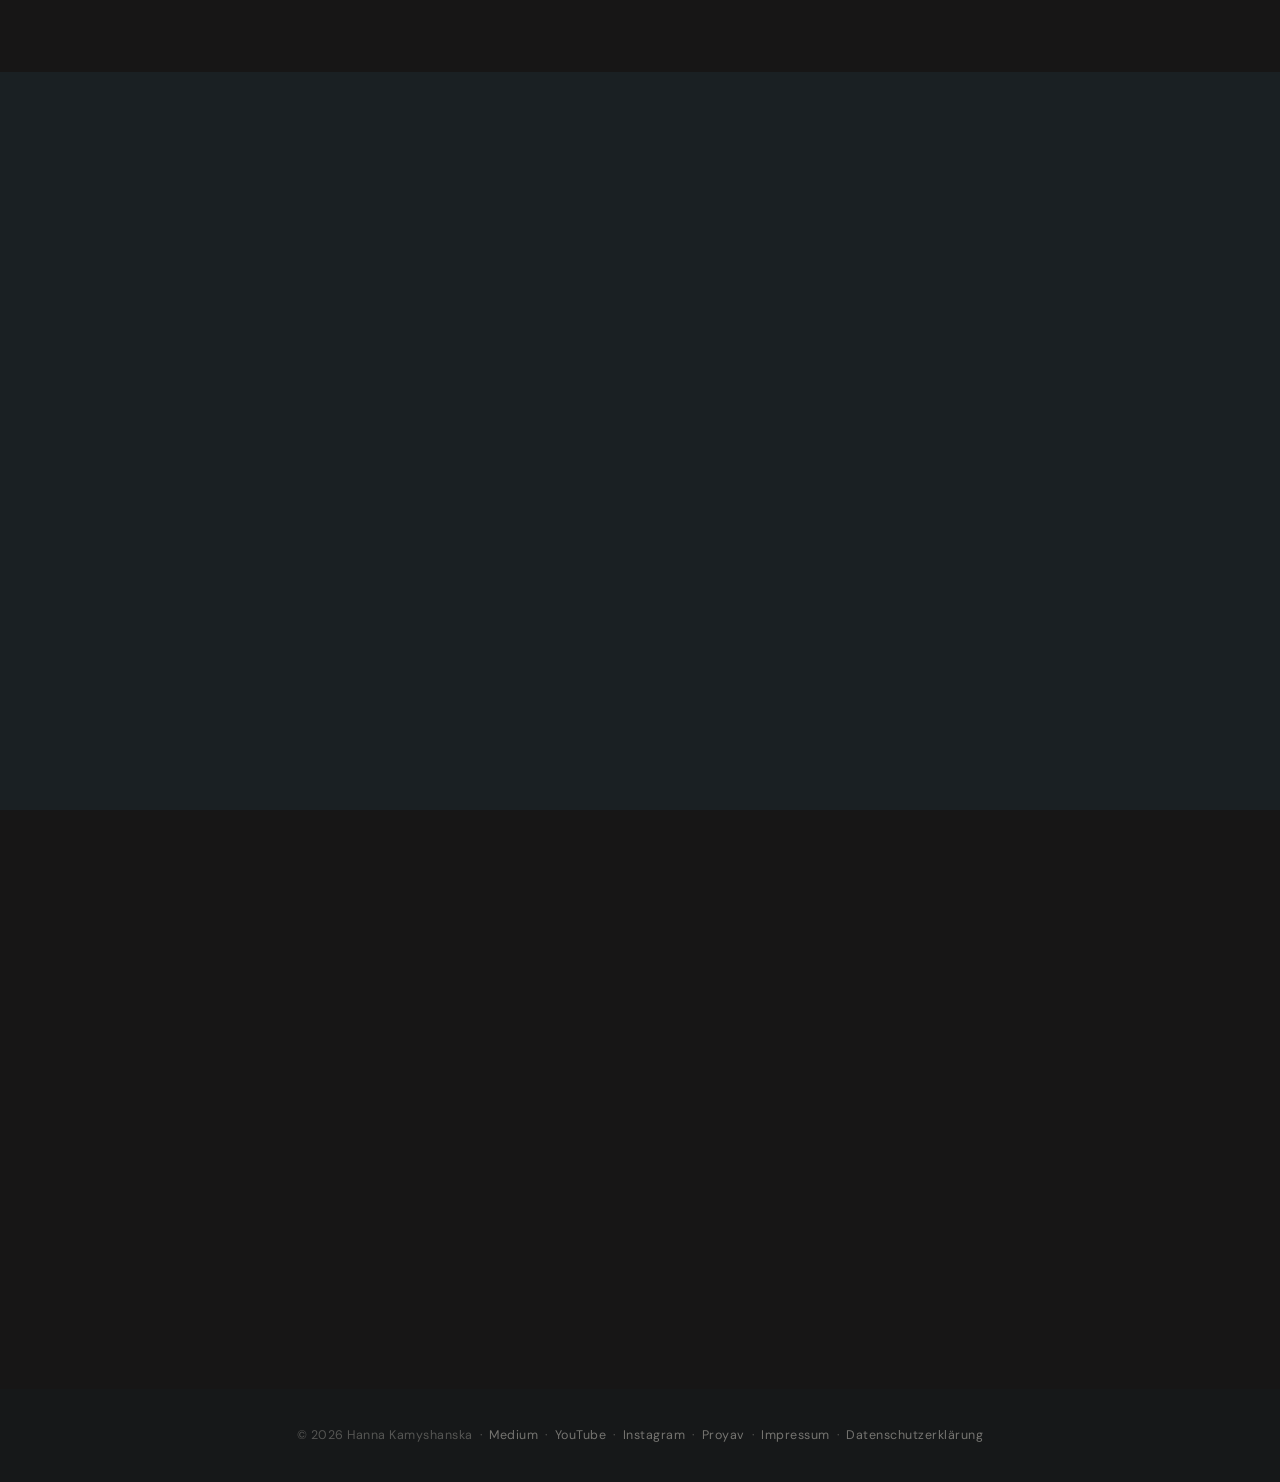
==== commit 4a1d5c62: "." ====
--- a/index.html
+++ b/index.html
@@ -6,9 +6,6 @@
   <title>Hanna Kamyshanska</title>
   <meta name="description" content="Artist & data scientist. Oil paintings, charcoal drawings, sketch notes, and the Proyav iOS app.">
 
-  <link rel="preconnect" href="https://fonts.googleapis.com">
-  <link rel="preconnect" href="https://fonts.gstatic.com" crossorigin>
- <link href="https://fonts.googleapis.com/css2?family=Cormorant+Garamond:ital,wght@0,300;0,400;0,500;1,300;1,400&family=DM+Sans:wght@300;400;500&family=Nothing+You+Could+Do&display=swap" rel="stylesheet">
   <link rel="stylesheet" href="css/style.css">
 </head>
 <body>
--- a/css/style.css
+++ b/css/style.css
@@ -1,6 +1,64 @@
 /* ============================================================
    style.css — Hanna Kamyshanska portfolio
    ============================================================ */
+
+/* ── Self-hosted fonts ─────────────────────────────────────── */
+@font-face {
+  font-display: swap;
+  font-family: 'Cormorant Garamond';
+  font-style: normal;
+  font-weight: 300;
+  src: url('../fonts/cormorant-garamond-v21-latin-300.woff2') format('woff2');
+}
+@font-face {
+  font-display: swap;
+  font-family: 'Cormorant Garamond';
+  font-style: italic;
+  font-weight: 300;
+  src: url('../fonts/cormorant-garamond-v21-latin-300italic.woff2') format('woff2');
+}
+@font-face {
+  font-display: swap;
+  font-family: 'Cormorant Garamond';
+  font-style: normal;
+  font-weight: 400;
+  src: url('../fonts/cormorant-garamond-v21-latin-regular.woff2') format('woff2');
+}
+@font-face {
+  font-display: swap;
+  font-family: 'Cormorant Garamond';
+  font-style: italic;
+  font-weight: 400;
+  src: url('../fonts/cormorant-garamond-v21-latin-italic.woff2') format('woff2');
+}
+@font-face {
+  font-display: swap;
+  font-family: 'Cormorant Garamond';
+  font-style: normal;
+  font-weight: 500;
+  src: url('../fonts/cormorant-garamond-v21-latin-500.woff2') format('woff2');
+}
+@font-face {
+  font-display: swap;
+  font-family: 'DM Sans';
+  font-style: normal;
+  font-weight: 300;
+  src: url('../fonts/dm-sans-v17-latin-300.woff2') format('woff2');
+}
+@font-face {
+  font-display: swap;
+  font-family: 'DM Sans';
+  font-style: normal;
+  font-weight: 400;
+  src: url('../fonts/dm-sans-v17-latin-regular.woff2') format('woff2');
+}
+@font-face {
+  font-display: swap;
+  font-family: 'DM Sans';
+  font-style: normal;
+  font-weight: 500;
+  src: url('../fonts/dm-sans-v17-latin-500.woff2') format('woff2');
+}
 
 /* ── Reset & base ───────────────────────────────────────────── */
 *, *::before, *::after { box-sizing: border-box; margin: 0; padding: 0; }
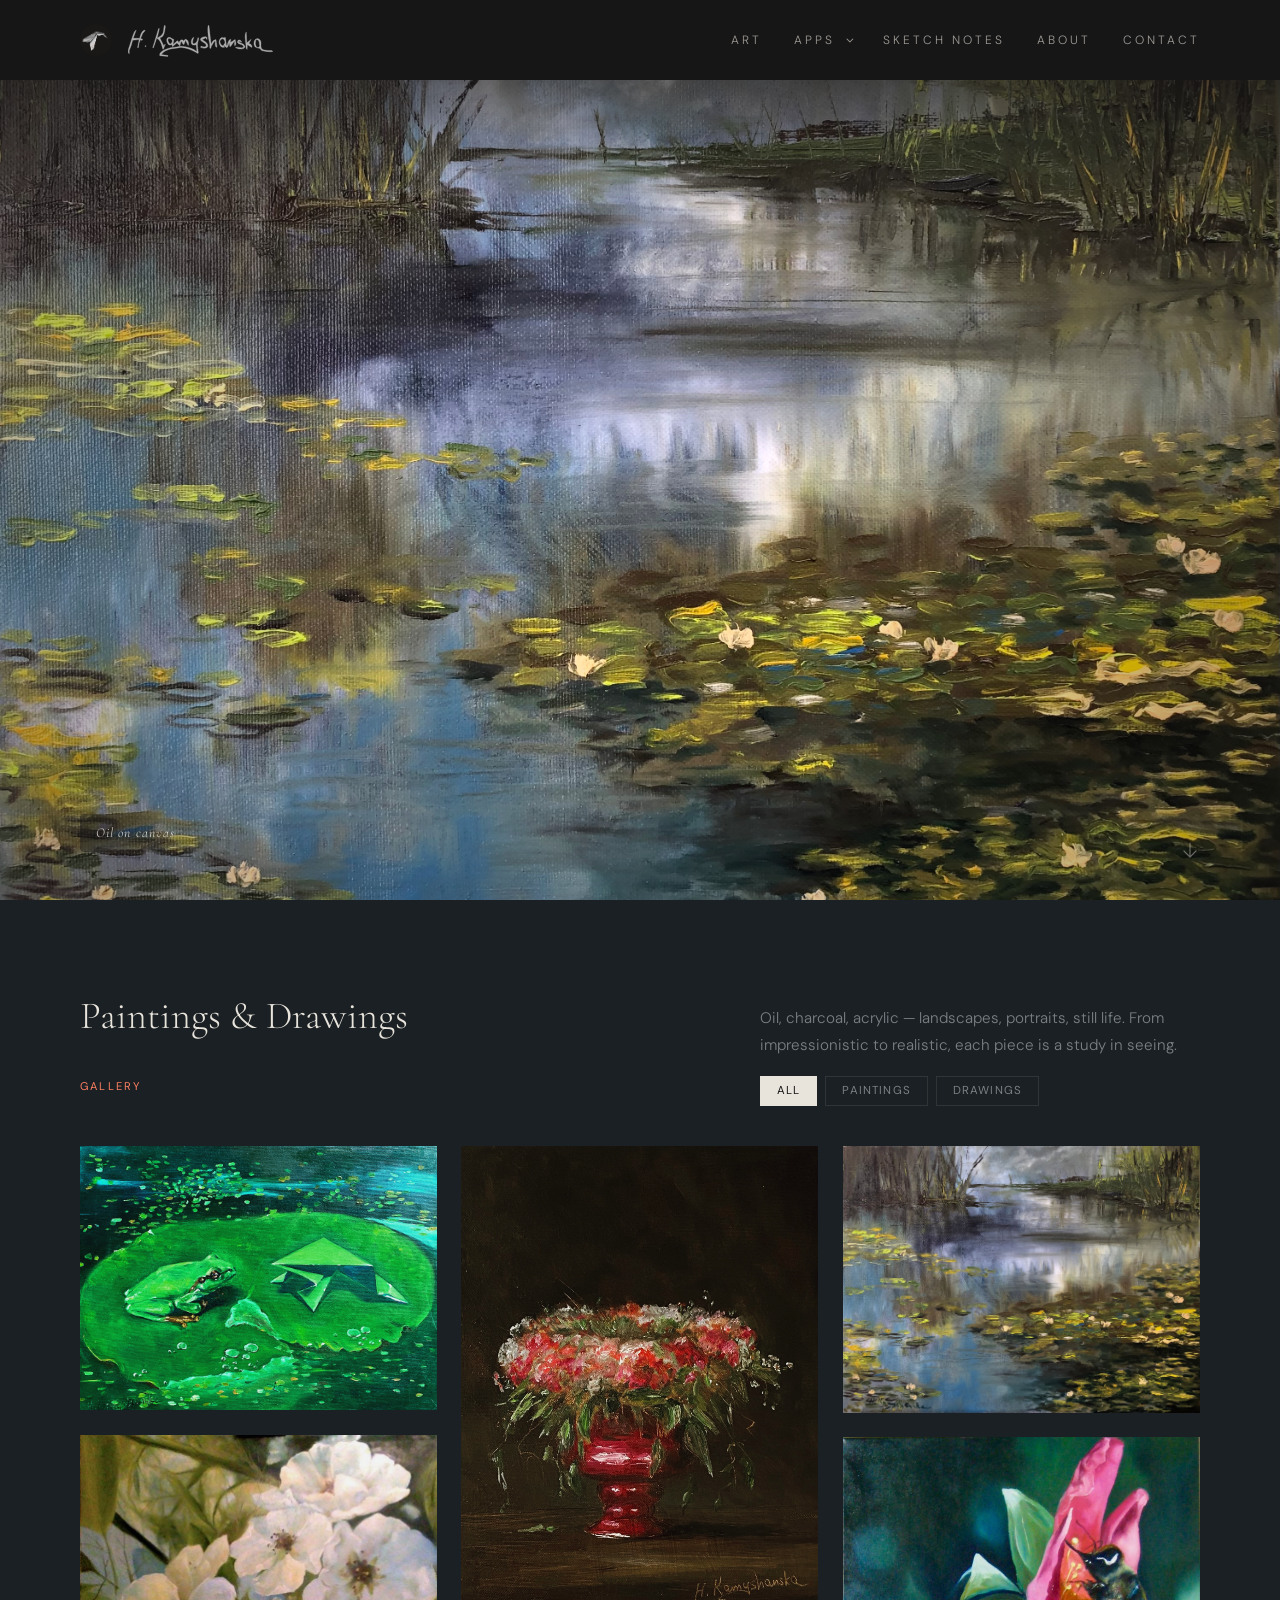
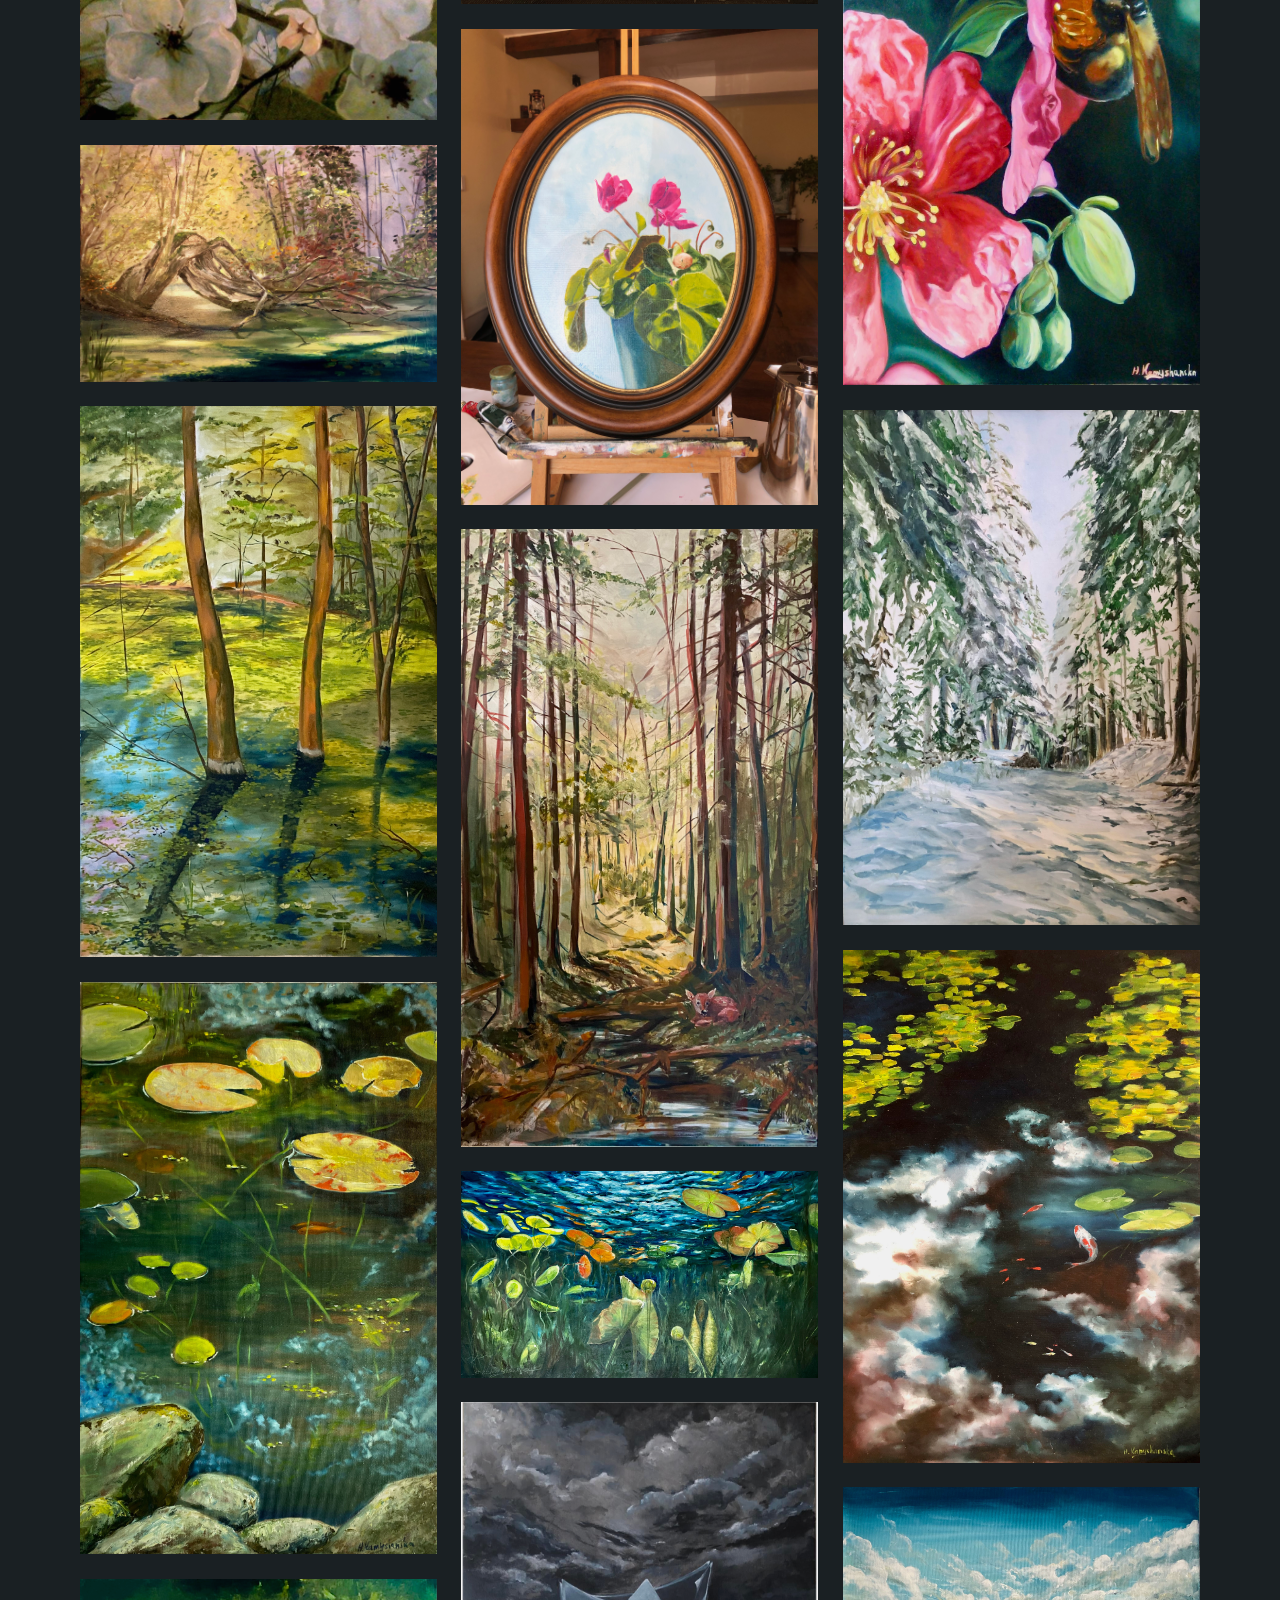
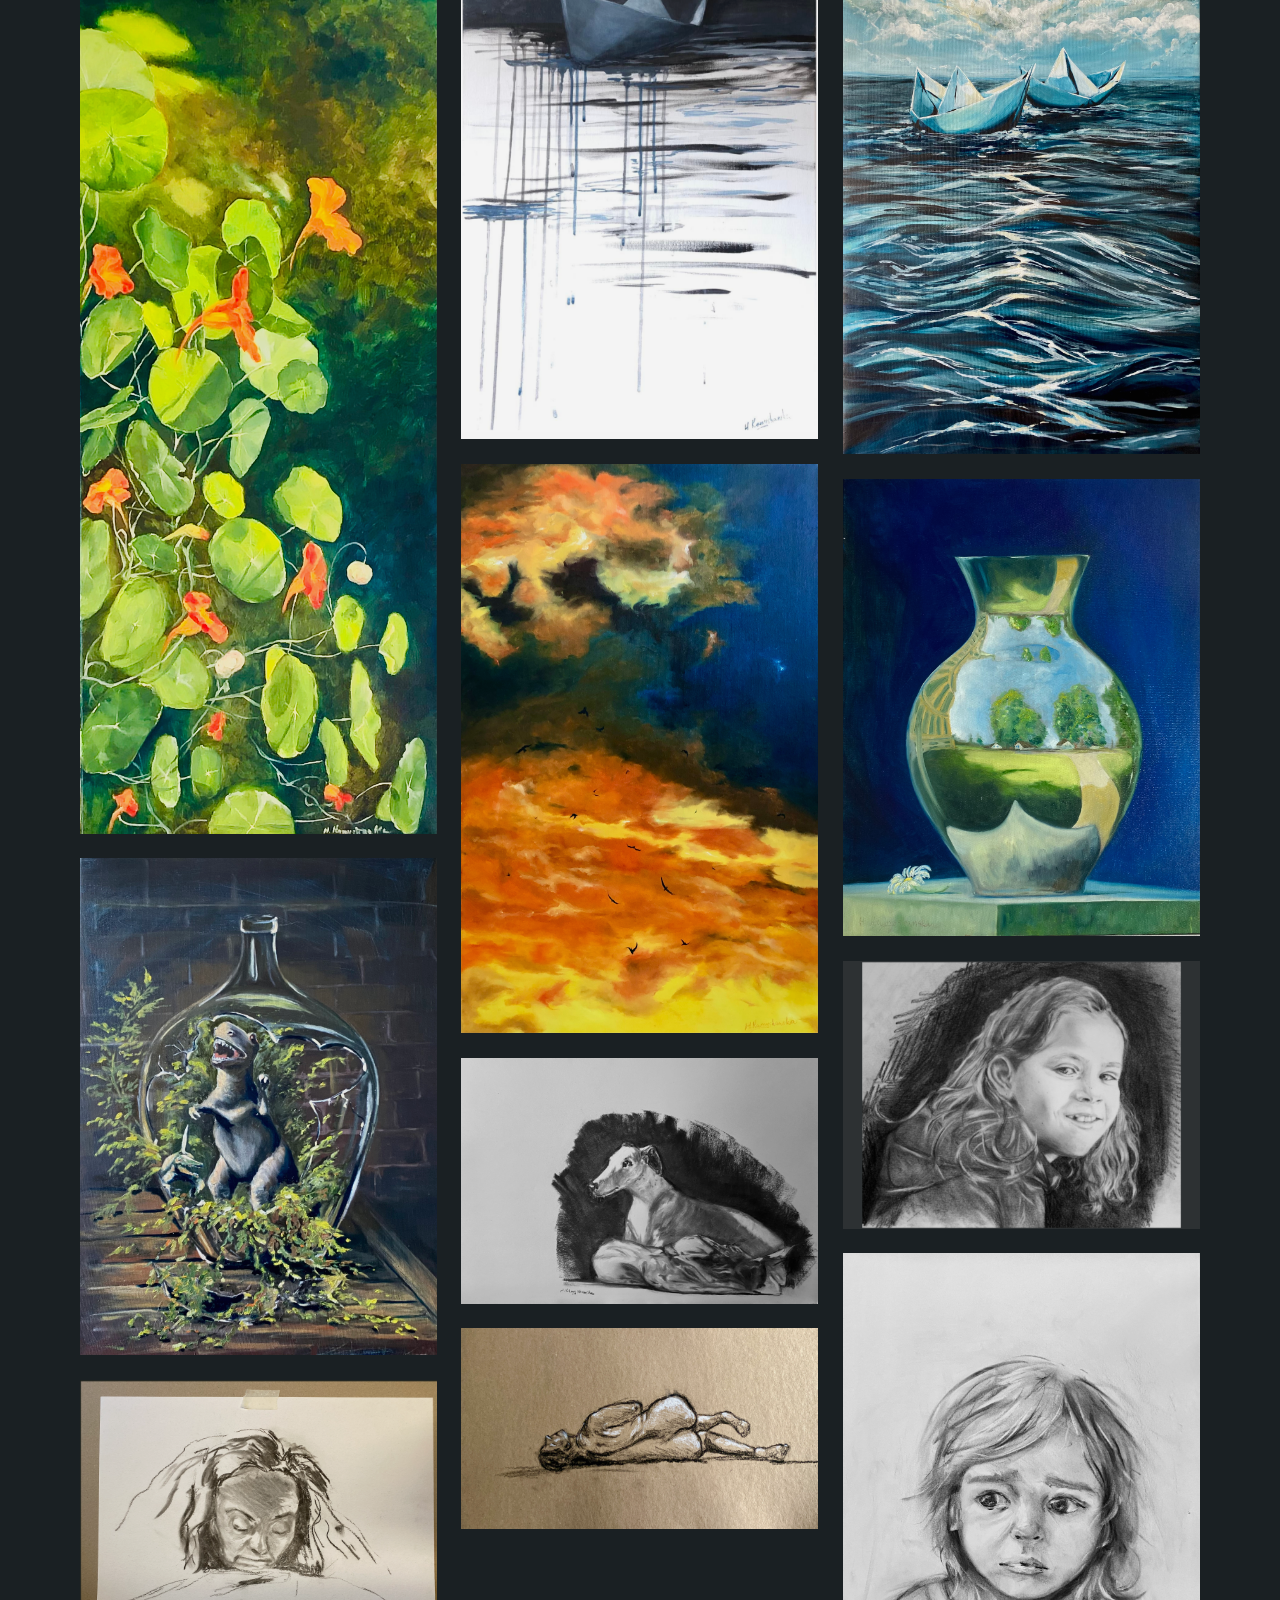
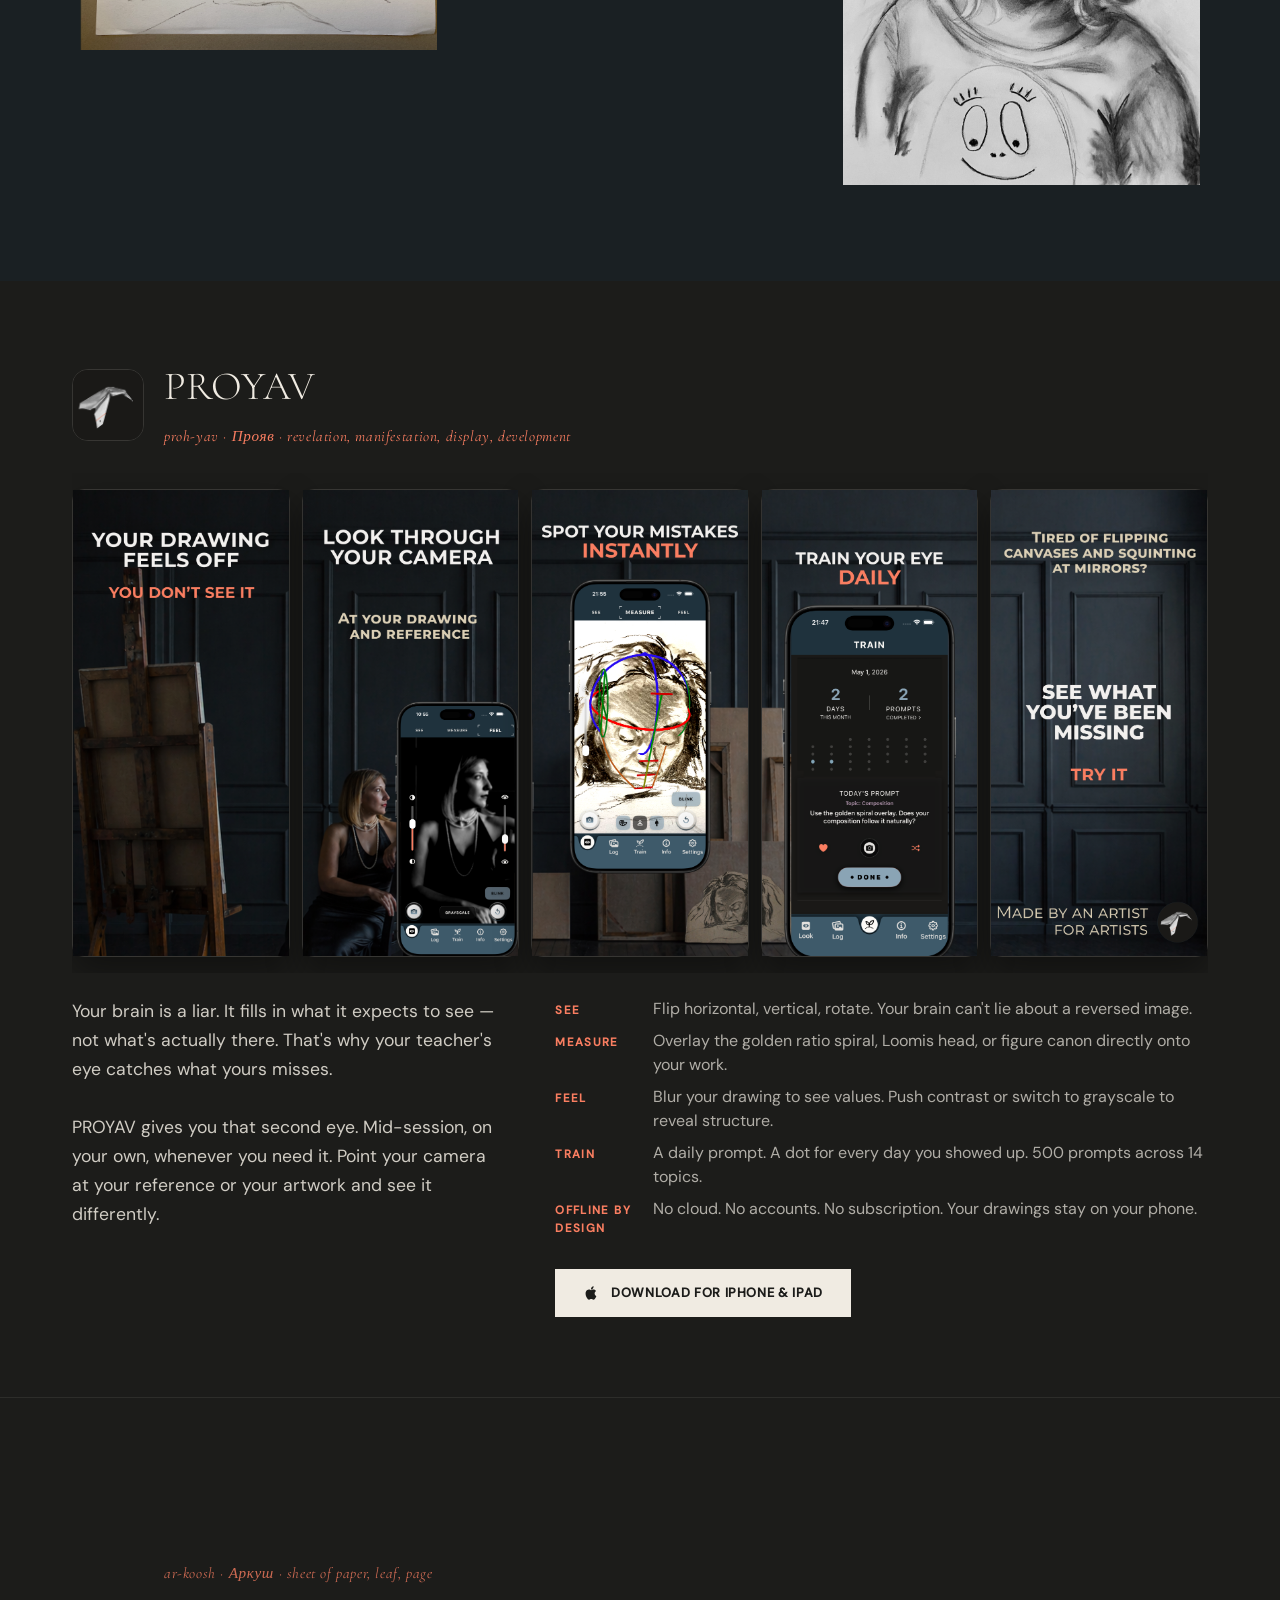
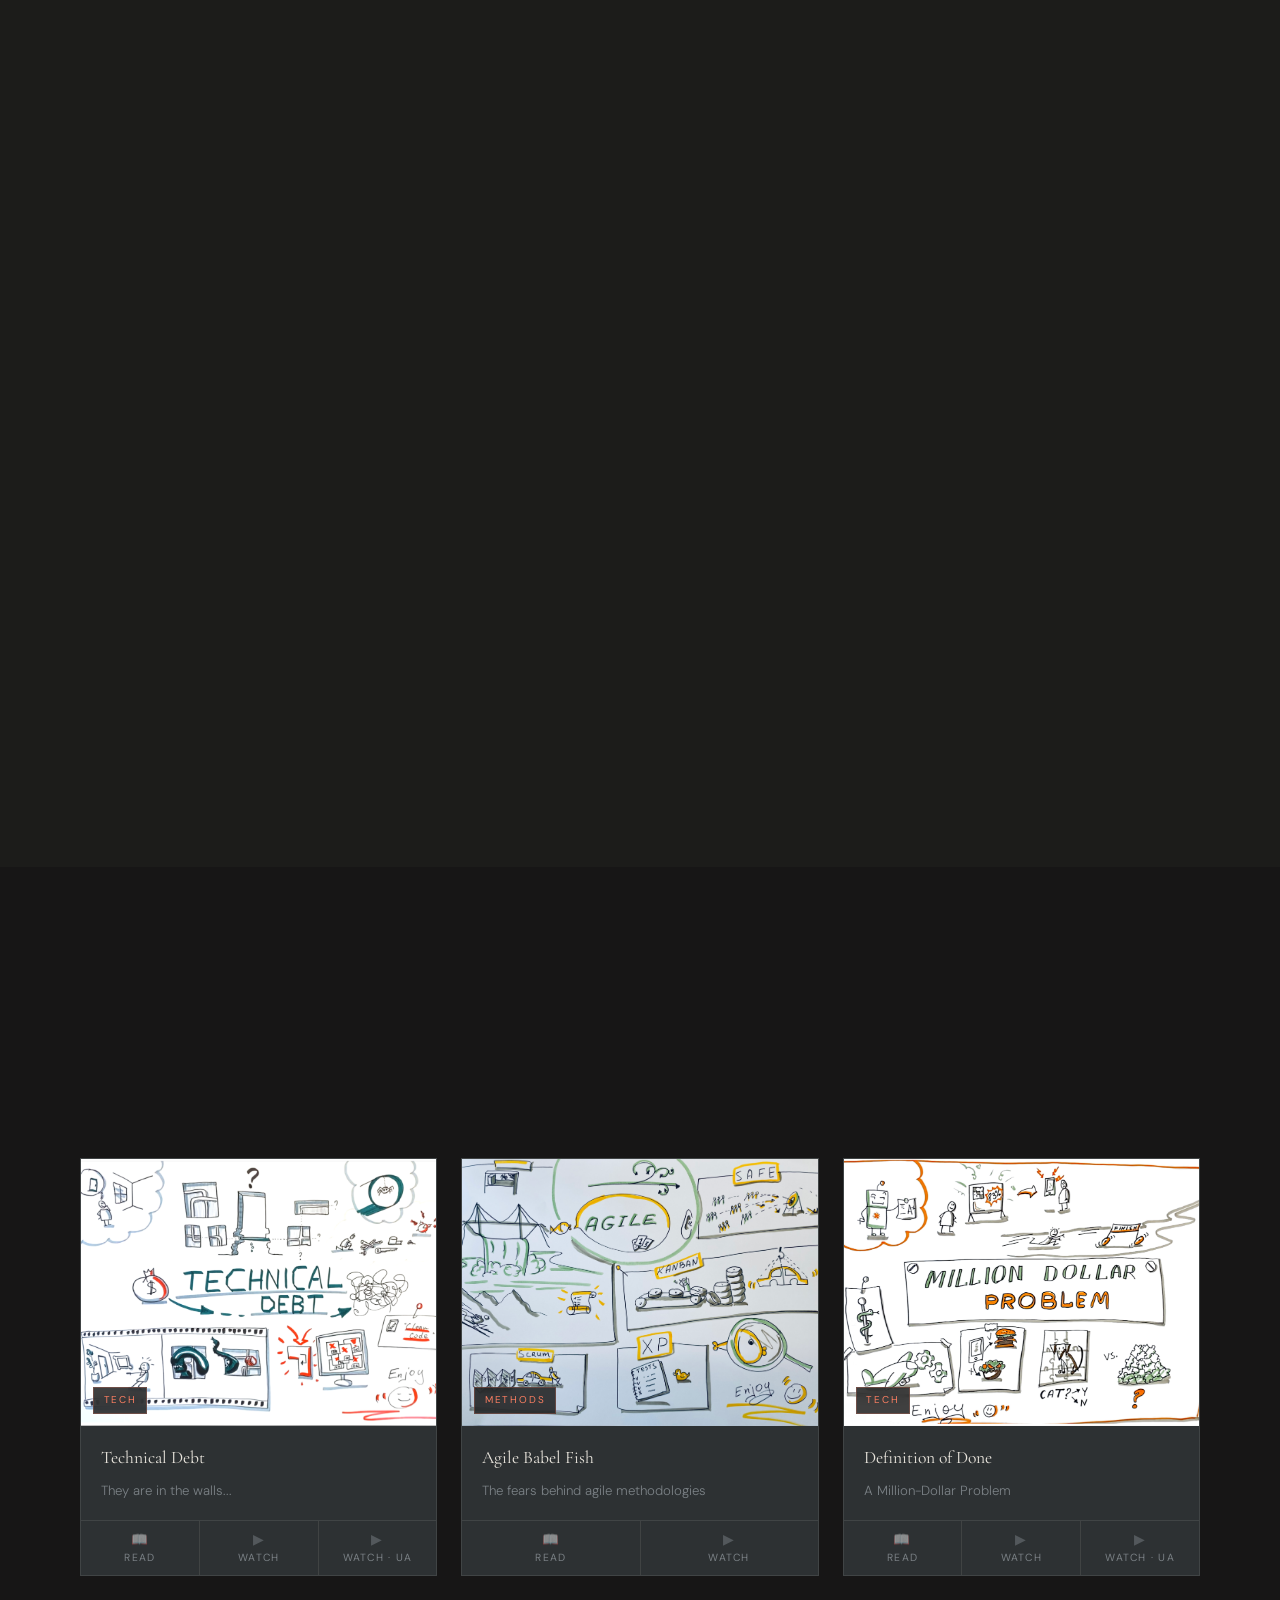
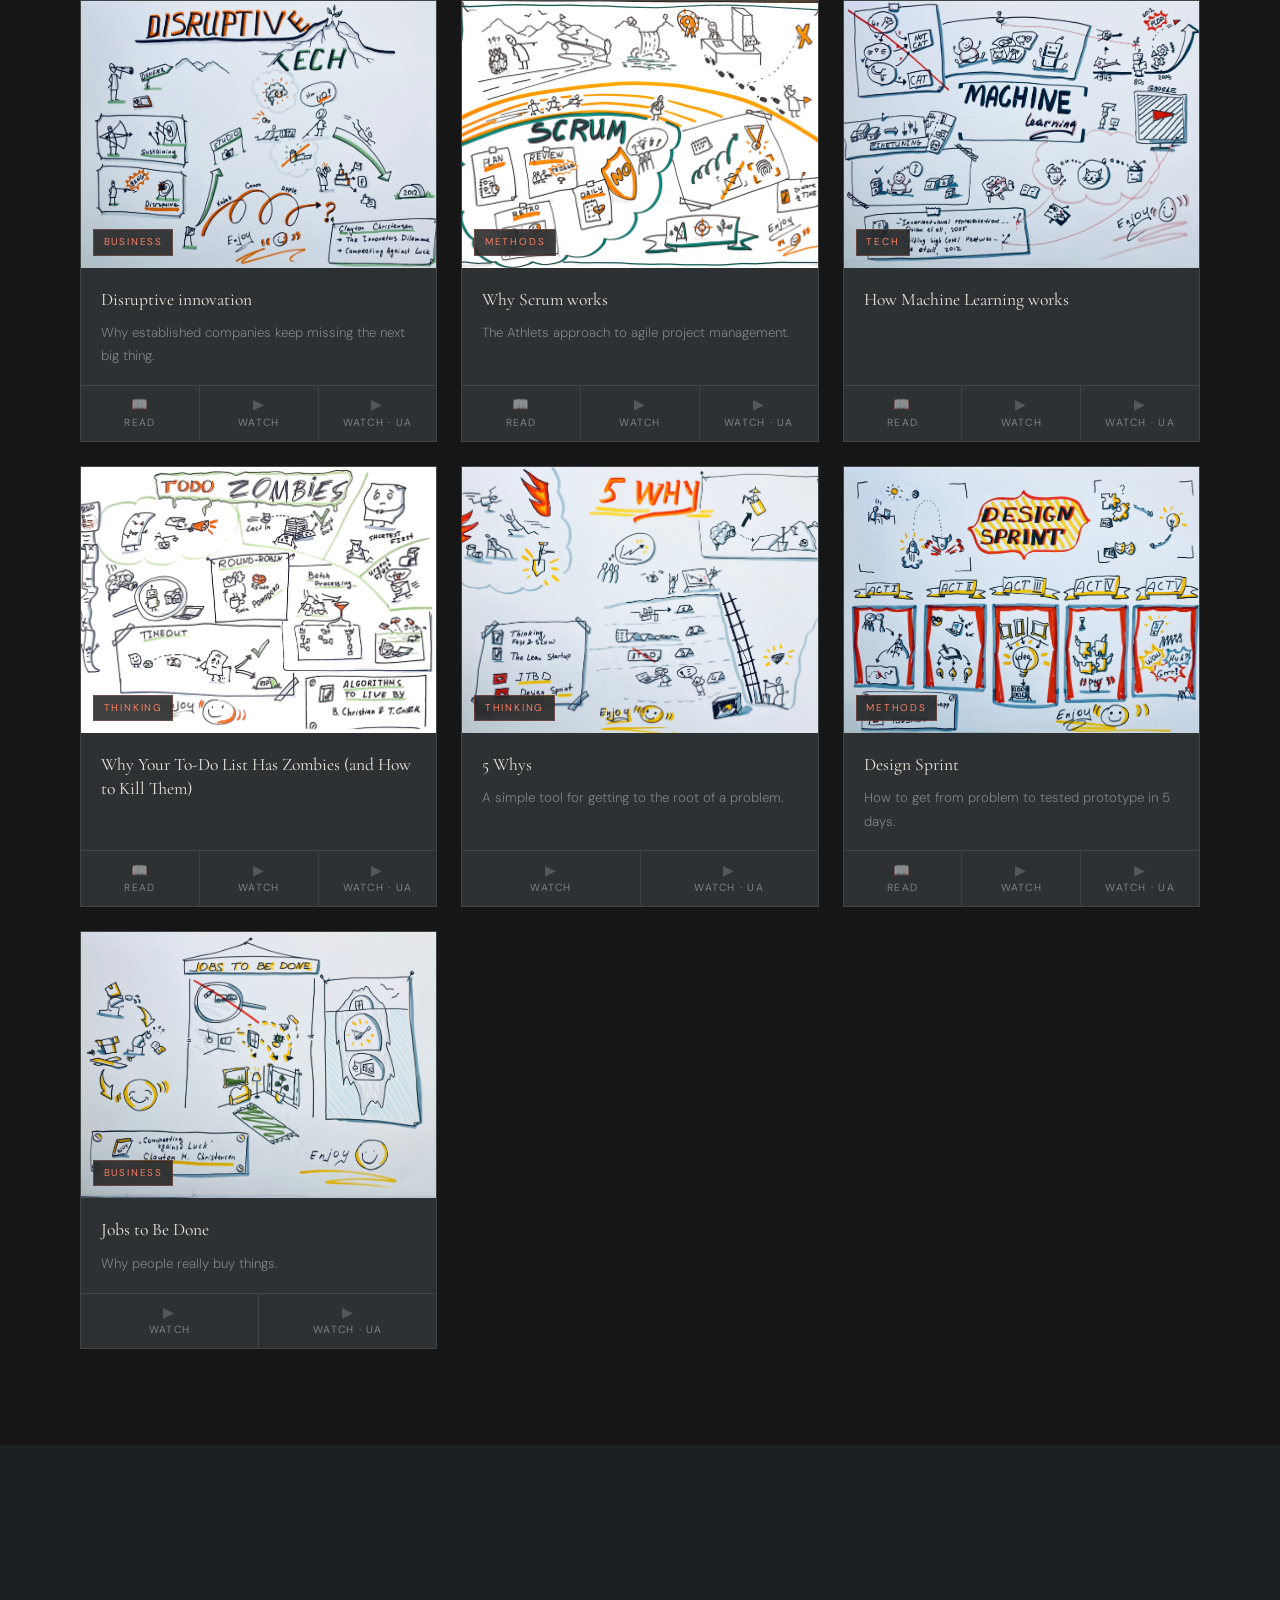
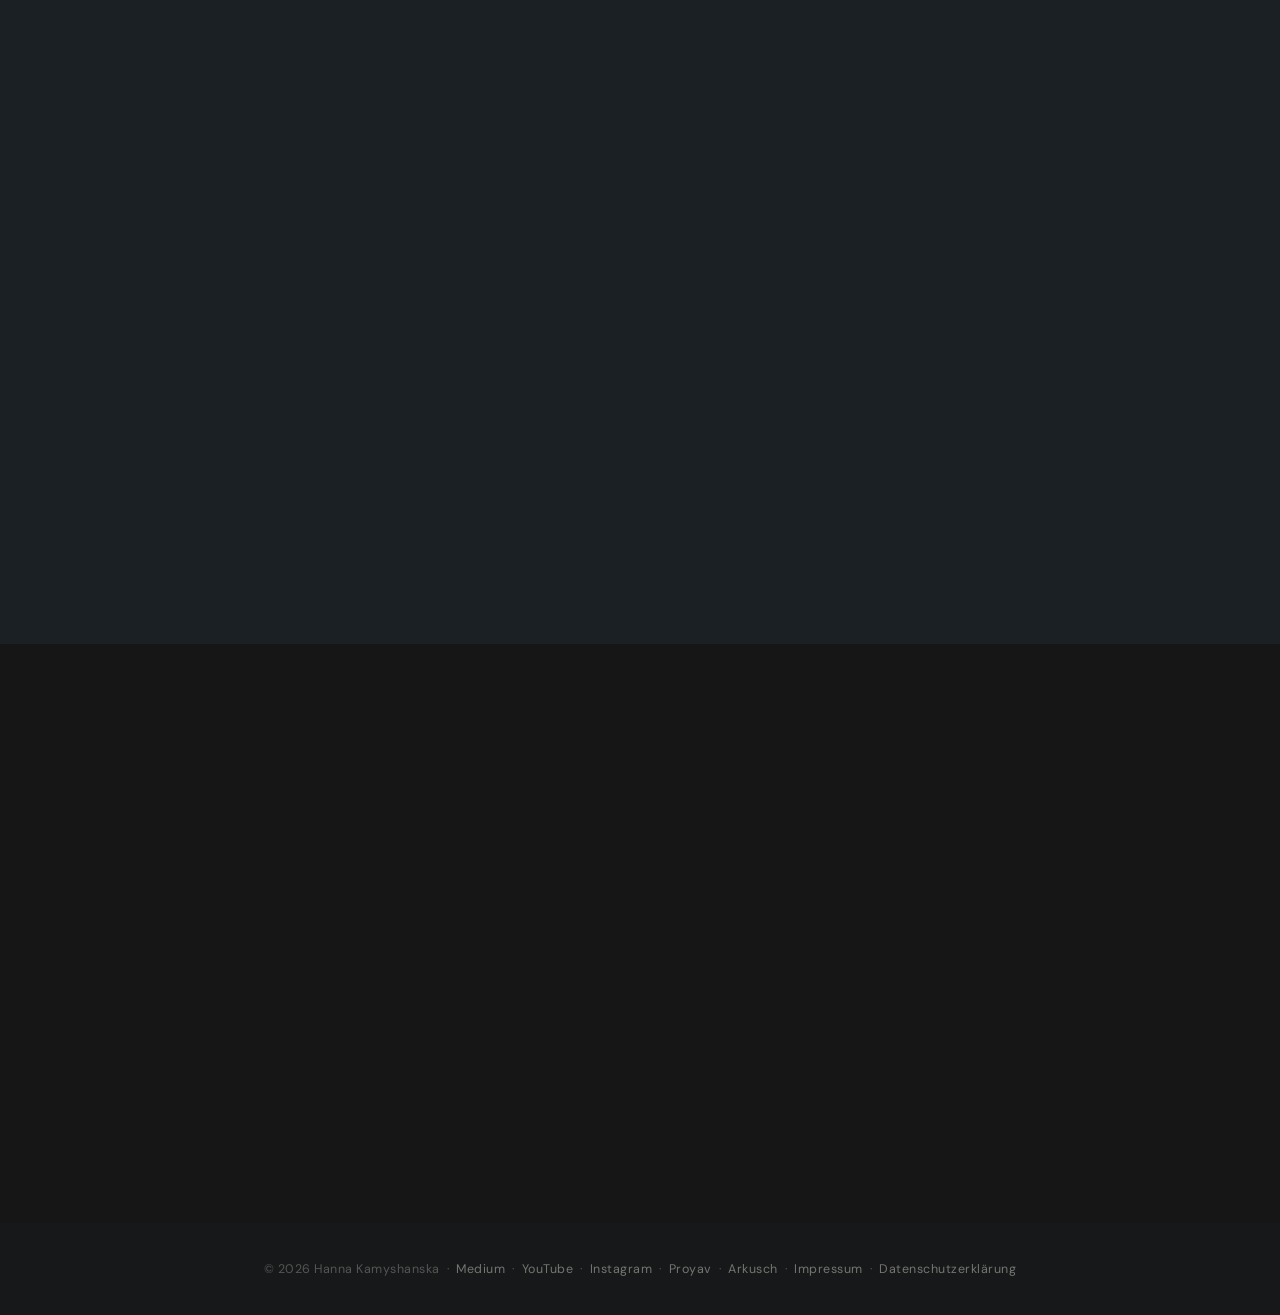
==== commit 440ee0eb: "arkush" ====
--- a/index.html
+++ b/index.html
@@ -4,7 +4,7 @@
   <meta charset="UTF-8">
   <meta name="viewport" content="width=device-width, initial-scale=1.0, viewport-fit=cover">
   <title>Hanna Kamyshanska</title>
-  <meta name="description" content="Artist & data scientist. Oil paintings, charcoal drawings, sketch notes, and the Proyav iOS app.">
+  <meta name="description" content="Artist & data scientist. Oil paintings, charcoal drawings, sketch notes, and the apps Proyav and Arkusch.">
 
   <link rel="stylesheet" href="css/style.css">
 </head>
@@ -25,7 +25,11 @@
 
   <ul class="nav-menu" id="nav-menu" role="list">
     <li><a href="#art">Art</a></li>
-     <li><a href="#proyav">Proyav</a></li>
+    <li class="nav-dropdown" id="nav-apps">
+      <button type="button" class="nav-dropdown-toggle" aria-haspopup="true"
+        aria-expanded="false" aria-controls="nav-apps-menu">Apps</button>
+      <ul class="nav-submenu" id="nav-apps-menu" role="list"></ul>
+    </li>
     <li><a href="#notes">Sketch Notes</a></li>
     <li><a href="#about">About</a></li>
     <li><a href="#contact">Contact</a></li>
@@ -69,32 +73,9 @@
   <div id="gallery-grid" role="list" aria-label="Artwork gallery"></div>
 </section>
 
-<!-- ── PROYAV ────────────────────────────────────────────── -->
-<section id="proyav" aria-labelledby="proyav-title">
-  <div class="proyav-inner">
+<!-- ── APPS — one section per app, built from SITE_CONFIG.apps ── -->
+<div id="apps"></div>
 
-    <div class="proyav-title-block">
-      <h2 class="section-title fade-in" id="proyav-title">Proyav</h2>
-      <p id="proyav-pronunciation" class="proyav-pronunciation fade-in"></p>
-    </div>
-
-    <div id="proyav-screens" class="fade-in"></div>
-
-    <div class="proyav-details">
-      <p id="proyav-desc" class="fade-in"></p>
-      <div class="proyav-features-col">
-        <ul id="proyav-features" class="fade-in"></ul>
-        <a id="proyav-applink" href="#" target="_blank" rel="noopener" class="btn-appstore fade-in">
-          <svg viewBox="0 0 24 24" fill="currentColor" aria-hidden="true">
-            <path d="M18.71 19.5c-.83 1.24-1.71 2.45-3.05 2.47-1.34.03-1.77-.79-3.29-.79-1.53 0-2 .77-3.27.82-1.31.05-2.3-1.32-3.14-2.53C4.25 17 2.94 12.45 4.7 9.39c.87-1.52 2.43-2.48 4.12-2.51 1.28-.02 2.5.87 3.29.87.78 0 2.26-1.07 3.8-.91.65.03 2.47.26 3.64 1.98-.09.06-2.17 1.28-2.15 3.81.03 3.02 2.65 4.03 2.68 4.04-.03.07-.42 1.44-1.38 2.83M13 3.5c.73-.83 1.94-1.46 2.94-1.5.13 1.17-.34 2.35-1.04 3.19-.69.85-1.83 1.51-2.95 1.42-.15-1.15.41-2.35 1.05-3.11z"/>
-          </svg>
-          Download for iPhone &amp; iPad
-        </a>
-      </div>
-    </div>
-
-  </div>
-</section>
 <!-- ── SKETCH NOTES ──────────────────────────────────────── -->
 <section id="notes" aria-labelledby="notes-title">
   <div class="gallery-header fade-in">
@@ -140,7 +121,7 @@
       <p class="section-label fade-in">Get in touch</p>
      <!-- <h2 class="section-title fade-in" id="contact-title">Let's talk</h2> -->
       <p class="contact-desc fade-in">
-        Interested in a painting, have a question about Proyav,
+        Interested in a painting, have a question about Proyav or Arkusch,
         or want to collaborate on something unexpected?
       </p>
       <div id="contact-links" class="fade-in"></div>
--- a/css/style.css
+++ b/css/style.css
@@ -218,6 +218,77 @@
 .nav-menu a:hover {
   color: #ffffff;
 }
+/* "Apps" dropdown */
+.nav-dropdown { position: relative; }
+.nav-dropdown-toggle {
+  display: inline-flex;
+  align-items: center;
+  background: none;
+  border: none;
+  padding: 0;
+  cursor: pointer;
+  font-family: inherit;
+  font-size: 0.75rem;
+  font-weight: 300;
+  letter-spacing: 0.25em;
+  text-transform: uppercase;
+  color: rgba(232, 228, 220, 0.65);
+  transition: color 0.3s ease;
+}
+.nav-dropdown-toggle::after {
+  content: "";
+  width: 5px;
+  height: 5px;
+  margin-left: 0.7rem;
+  border-right: 1px solid currentColor;
+  border-bottom: 1px solid currentColor;
+  transform: rotate(45deg) translateY(-2px);
+  transition: transform 0.2s ease;
+}
+.nav-dropdown-toggle:hover,
+.nav-dropdown.open .nav-dropdown-toggle { color: #ffffff; }
+.nav-dropdown.open .nav-dropdown-toggle::after { transform: rotate(-135deg) translateY(-1px); }
+
+.nav-submenu {
+  position: absolute;
+  top: 100%;
+  left: -1rem;
+  min-width: 210px;
+  margin: 0;
+  padding: 0.5rem;
+  list-style: none;
+  background: var(--base_background);
+  border: 1px solid var(--border);
+  opacity: 0;
+  visibility: hidden;
+  transform: translateY(-4px);
+  transition: opacity 0.2s ease, transform 0.2s ease, visibility 0.2s;
+}
+.nav-dropdown.open .nav-submenu {
+  opacity: 1;
+  visibility: visible;
+  transform: none;
+}
+@media (hover: hover) {
+  .nav-dropdown:not(.no-hover):hover .nav-submenu { opacity: 1; visibility: visible; transform: none; }
+  .nav-dropdown:not(.no-hover):hover .nav-dropdown-toggle { color: #ffffff; }
+}
+.nav-submenu a {
+  display: flex;
+  align-items: center;
+  gap: 0.85rem;
+  padding: 0.6rem 0.75rem;
+  letter-spacing: 0.12em;
+}
+.nav-submenu a:hover { background: var(--surface); }
+.nav-app-logo {
+  width: 28px;
+  height: 28px;
+  border-radius: 22%;
+  object-fit: cover;
+  flex-shrink: 0;
+}
+
 /* Legal links (Impressum/Datenschutz) — only shown in the mobile menu */
 .nav-legal { display: none; }
 /* Hamburger — hidden on desktop */
@@ -549,18 +620,28 @@
 /* No-links card: just bottom padding */
 .note-card.no-links .note-body { padding-bottom: 1.25rem; }
 
-/* ── Proyav ────────────────────────────────────────────────── */
-/* ── Proyav Section Redesign ── */
-.proyav-title-block {
-  gap: 0.25rem;
+/* ── App sections (Proyav, Arkusch, …) ─────────────────────── */
+.app-title-block {
+  display: flex;
+  align-items: center;
+  gap: 1.25rem;
   margin-bottom: 0;
 }
-
-.proyav-title-block .section-title {
+.app-logo {
+  width: 72px;
+  height: 72px;
+  flex-shrink: 0;
+  border-radius: 22%;
+  object-fit: cover;
+  border: 1px solid rgba(240, 235, 226, 0.12);
+}
+.app-title-text .section-title { margin-bottom: 0.25rem; }
+
+.app-title-block .section-title {
   margin-bottom: 0;
 }
 
-.proyav-pronunciation {
+.app-subtitle {
   font-family: var(--font-display);
   font-style: italic;
   font-size: 0.95rem;
@@ -569,7 +650,7 @@
   opacity: 0.8;
 }
 
-.proyav-meta {
+.app-meta {
   display: flex;
   align-items: center;
   gap: 2rem;
@@ -577,22 +658,22 @@
   flex-wrap: wrap;
 }
 
-.proyav-meta .section-label {
+.app-meta .section-label {
   margin-bottom: 0;
 }
 
-#proyav {
+.app-section {
   background: #1c1c1a;
   color: #f0ebe2;
   padding: 5rem 0;
 }
-#proyav .section-title { 
+.app-section .section-title { 
   color: #f0ebe2; 
   font-size: 2.5rem;
   margin: 0.25rem 0 1rem 0; 
   text-transform: uppercase;
 }
-#proyav .section-label { 
+.app-section .section-label { 
   color: var(--coral); 
   font-size: 0.75rem;
   letter-spacing: 0.15em;
@@ -600,7 +681,7 @@
 }
 
 /* Master inner wrapper forced into a strict top-down layout column */
-.proyav-inner {
+.app-inner {
   max-width: 1200px;
   margin: 0 auto;
   padding: 0 2rem;
@@ -610,7 +691,7 @@
 }
 
 /* Row 1: The Horizontal Screenshot Track */
-#proyav-screens {
+.app-screens {
   display: flex;
   gap: 0.75rem; /* Tight, premium clustering */
   overflow-x: auto;
@@ -618,12 +699,12 @@
   padding: 1rem 0;
   scrollbar-width: none;
 }
-#proyav-screens::-webkit-scrollbar {
+.app-screens::-webkit-scrollbar {
   display: none;
 }
 
 /* Flat, pristine uniform application cards */
-.proyav-screen {
+.app-screen {
   flex: 0 0 160px;
   width: 160px;
   height: auto;
@@ -634,12 +715,12 @@
   margin: 0 !important;
   transition: transform 0.3s ease;
 }
-.proyav-screen:hover {
+.app-screen:hover {
   transform: translateY(-4px) !important;
 }
 
 /* Row 2: Bottom Details Component split cleanly on desktop */
-.proyav-details {
+.app-details {
   display: grid;
   grid-template-columns: 0.8fr 1.2fr;
   gap: 3rem;
@@ -647,18 +728,18 @@
 }
 
 @media (max-width: 767px) {
-  .proyav-details { grid-template-columns: 1fr; }
-  .proyav-meta { flex-direction: column; align-items: flex-start; gap: 1rem; }
-}
-
-#proyav-desc {
+  .app-details { grid-template-columns: 1fr; }
+  .app-meta { flex-direction: column; align-items: flex-start; gap: 1rem; }
+}
+
+.app-desc {
   font-size: 1.1rem;
   line-height: 1.65;
   color: rgba(240, 235, 226, 0.85);
   margin-bottom: 2rem;
 }
 
-#proyav-features {
+.app-features {
   display: flex;
   flex-direction: column;
   gap: 0.5rem;
@@ -666,16 +747,33 @@
   padding: 0;
 }
 
-.proyav-features-col {
+.app-features-col {
   display: flex;
   flex-direction: column;
   justify-content: space-between;
 }
-.proyav-features-col .btn-appstore {
-  align-self: flex-start;
+.app-actions {
+  display: flex;
+  flex-wrap: wrap;
+  align-items: center;
+  gap: 0.75rem 1.5rem;
   margin-top: 2rem;
 }
-#proyav-features li {
+.app-link {
+  font-size: 0.8rem;
+  letter-spacing: 0.05em;
+  color: rgba(240, 235, 226, 0.7);
+  text-decoration: underline;
+  text-underline-offset: 3px;
+  transition: color 0.2s;
+}
+.app-link:hover { color: var(--coral); }
+/* a second app section follows the first one */
+.app-section { scroll-margin-top: 2rem; }
+.app-section + .app-section {
+  border-top: 1px solid rgba(240, 235, 226, 0.08);
+}
+.app-features li {
   display: grid;
   grid-template-columns: 90px 1fr;
   column-gap: 0.5rem;
@@ -685,7 +783,7 @@
   padding-left: 0;
 }
 
-#proyav-features li::before { display: none; }
+.app-features li::before { display: none; }
 
 .feature-heading {
   font-size: 0.72rem;
@@ -718,17 +816,17 @@
 
 /* Desktop Grid Adjustments */
 @media (min-width: 768px) {
-  .proyav-details {
+  .app-details {
     
     align-items: start;
   }
-  #proyav-features {
+  .app-features {
     grid-template-columns: 1fr 1fr;
   }
-  #proyav-screens {
+  .app-screens {
     justify-content: center;
   }
-  .proyav-screen {
+  .app-screen {
     flex: 1 1 0;
     width: auto;
     max-width: 220px;
@@ -1004,8 +1102,8 @@
 
   /* gallery columns handled by JS masonry */
 
-  .proyav-inner { gap: 3rem; }
-  .proyav-screen { width: 150px; }
+  .app-inner { gap: 3rem; }
+  .app-screen { width: 150px; }
 
   .about-inner { gap: 3.5rem; }
   .contact-inner { gap: 3.5rem; }
@@ -1060,6 +1158,38 @@
     white-space: nowrap;
   }
 
+  /* "Apps" dropdown — expands inline inside the mobile menu */
+  #nav-menu .nav-dropdown-toggle {
+    display: flex;
+    justify-content: space-between;
+    width: 100%;
+    padding: 1rem 0;
+    font-size: 0.85rem;
+    color: var(--ink);
+  }
+  #nav-menu .nav-submenu {
+    position: static;
+    display: none;
+    min-width: 0;
+    padding: 0 0 0.75rem;
+    border: none;
+    background: none;
+    opacity: 1;
+    visibility: visible;
+    transform: none;
+  }
+  #nav-menu .nav-dropdown.open .nav-submenu { display: block; }
+  #nav-menu .nav-submenu li { border-bottom: none; }
+  #nav-menu .nav-submenu a {
+    display: flex;
+    align-items: center;
+    gap: 0.85rem;
+    padding: 0.6rem 0;
+    font-size: 0.85rem;
+    letter-spacing: 0.15em;
+  }
+  #nav-menu .nav-submenu a:hover { background: none; }
+
   /* Legal links — shown inside the mobile menu only */
   #nav-menu .nav-legal {
     display: block;
@@ -1087,12 +1217,13 @@
   /* Notes — single col */
   #notes-grid { grid-template-columns: 1fr; }
 
-  /* Proyav — stacked */
-  .proyav-inner { grid-template-columns: 1fr; gap: 2.5rem; }
-  #proyav-screens { order: -1; }
-  .proyav-screen { width: 130px; border-radius: 14px; }
-  .proyav-screen:first-child { transform: rotate(-2deg) translateY(12px); }
-  .proyav-screen:last-child  { transform: rotate(2deg)  translateY(6px); }
+  /* Apps — stacked */
+  .app-inner { grid-template-columns: 1fr; gap: 2.5rem; }
+  .app-logo { width: 56px; height: 56px; }
+  .app-screens { order: -1; }
+  .app-screen { width: 130px; border-radius: 14px; }
+  .app-screen:first-child { transform: rotate(-2deg) translateY(12px); }
+  .app-screen:last-child  { transform: rotate(2deg)  translateY(6px); }
 
   /* About — stacked */
   .about-inner { grid-template-columns: 1fr; gap: 2.5rem; }
